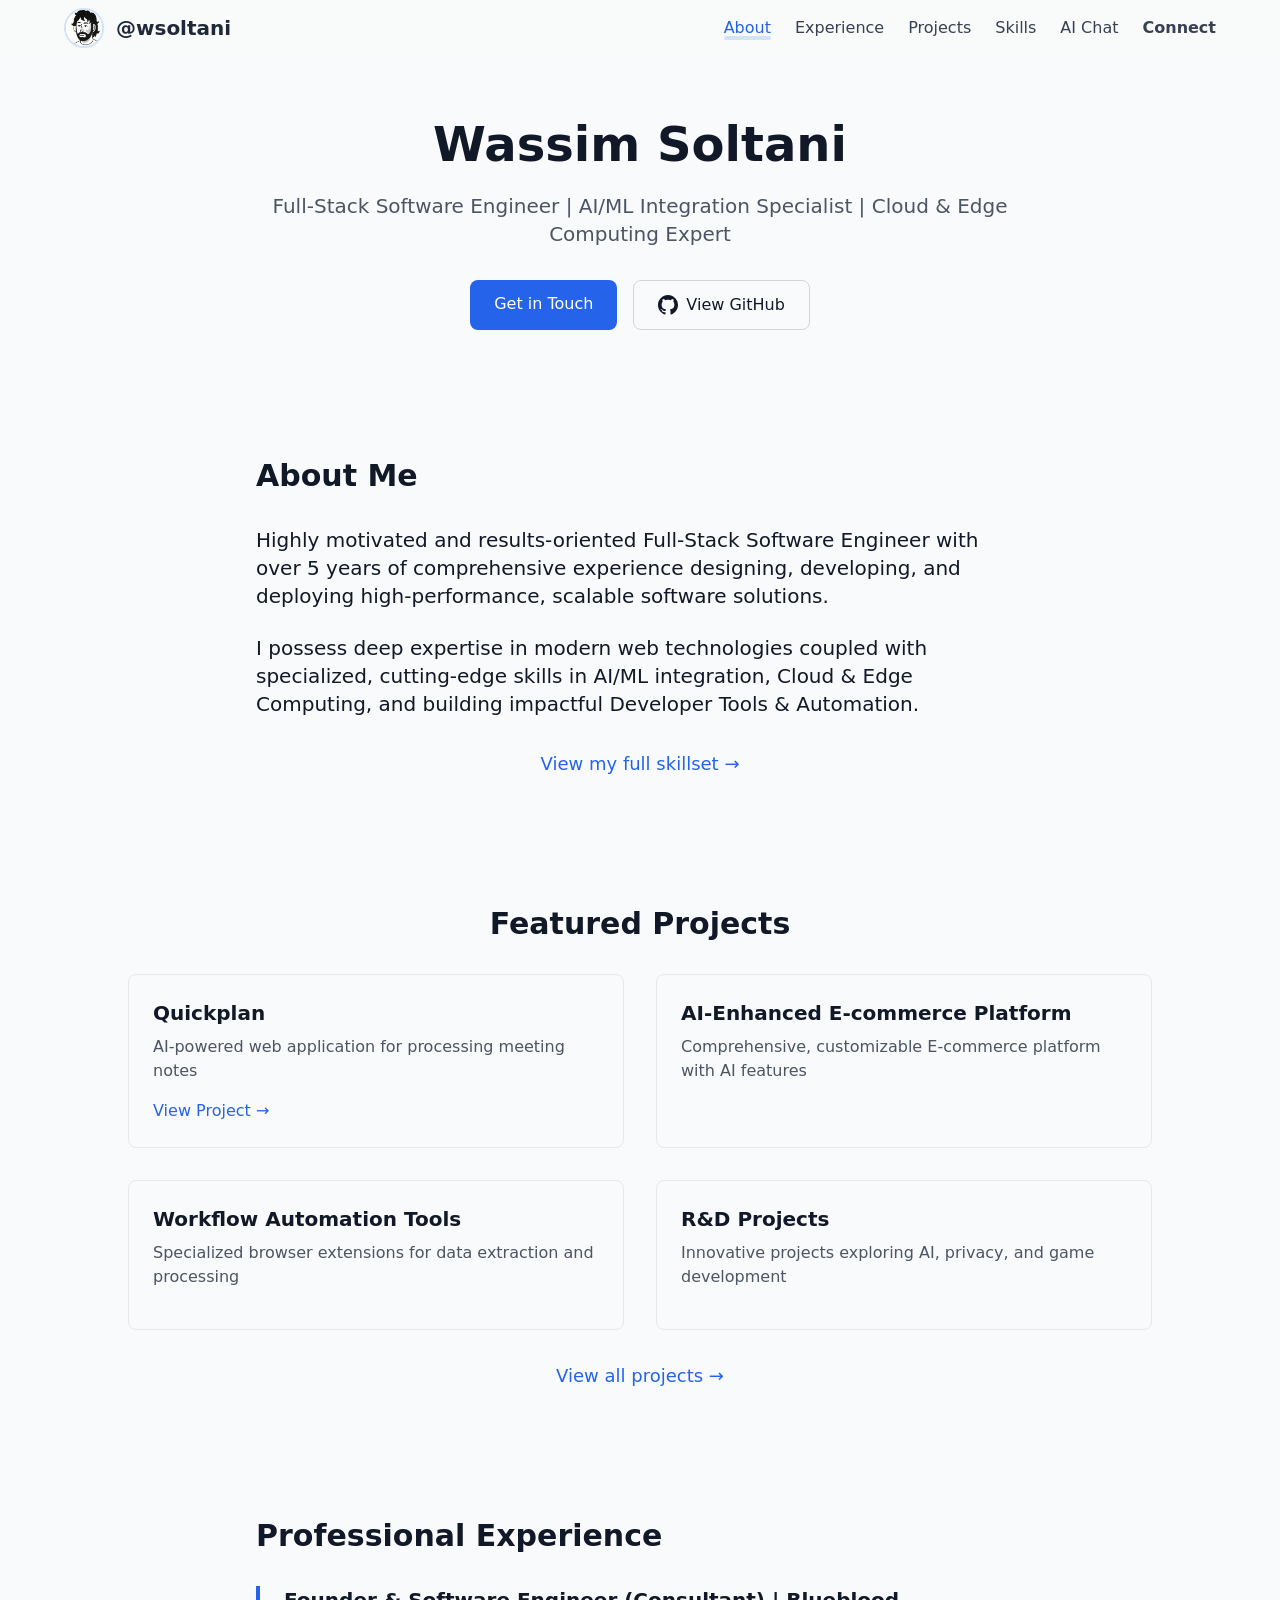
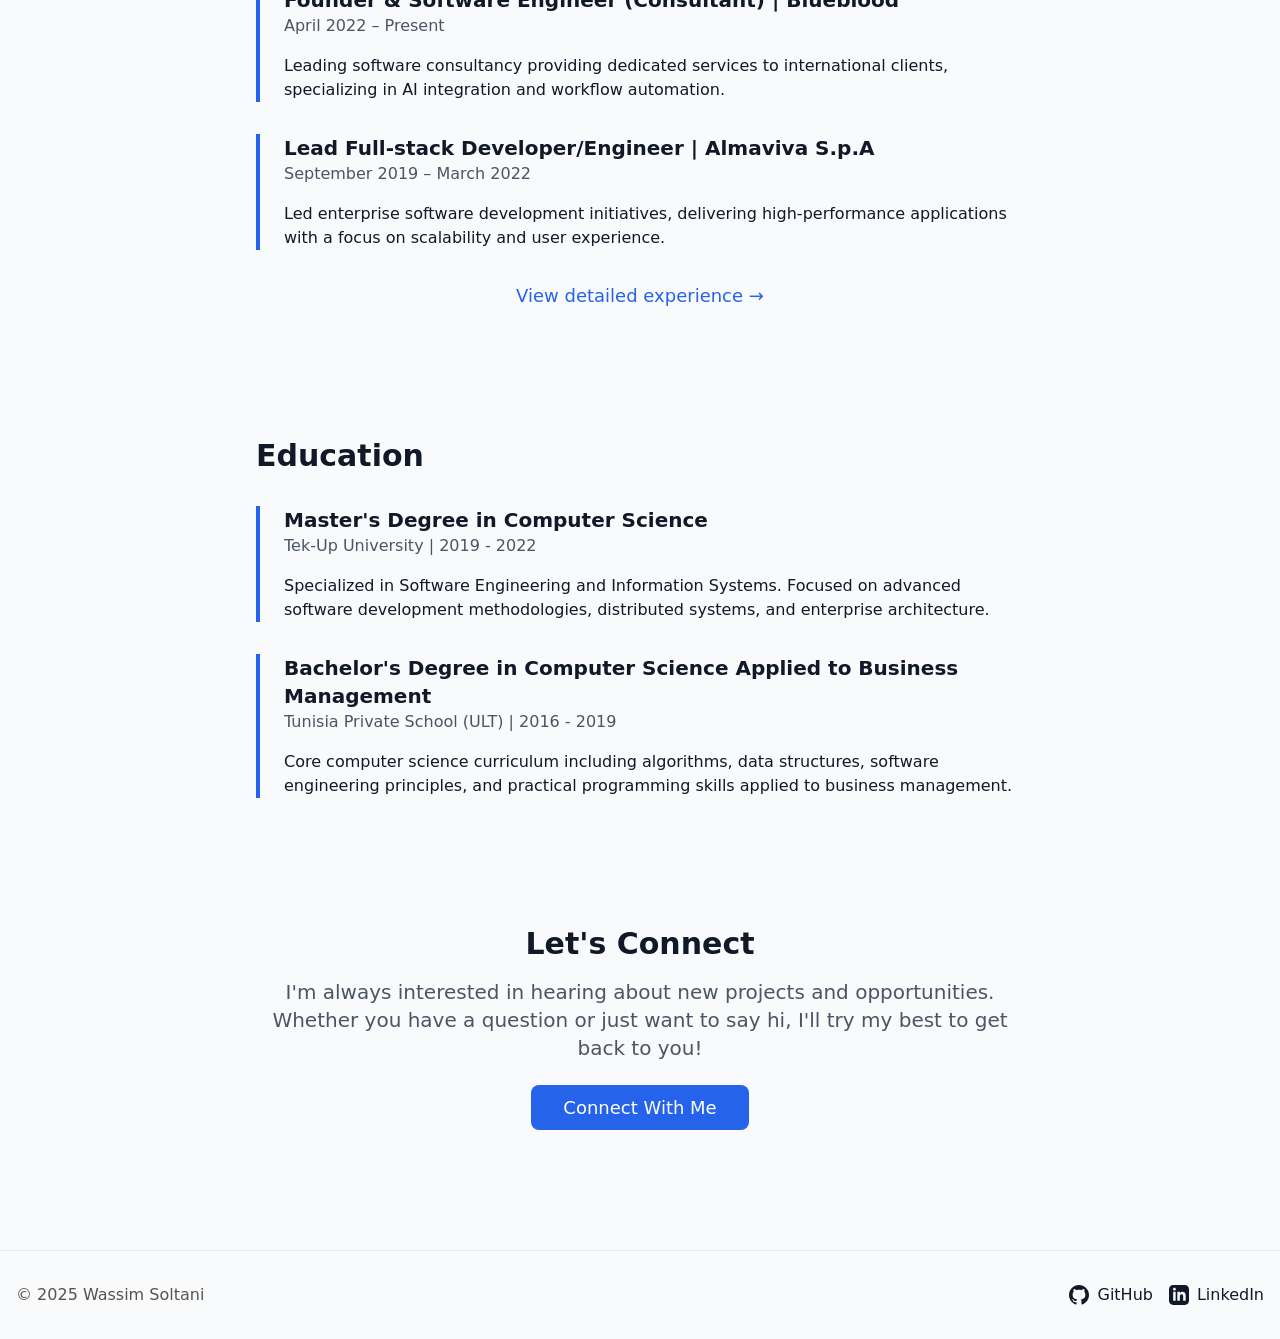
==== index.html @ 790ca04b "Update portfolio" ====
<!DOCTYPE html><html lang="en"> <head><meta charset="UTF-8"><meta name="viewport" content="width=device-width"><link rel="icon" type="image/png" href="/favicon-96x96.png" sizes="96x96"><link rel="icon" type="image/svg+xml" href="/favicon.svg"><link rel="shortcut icon" href="/favicon.ico"><link rel="apple-touch-icon" sizes="180x180" href="/apple-touch-icon.png"><link rel="manifest" href="/site.webmanifest"><meta name="generator" content="Astro v5.7.10"><title>Home | Wassim Soltani</title><title>Home | Wassim Soltani</title><link rel="canonical" href="https://wsoltani.github.io/"><meta name="description" content="Portfolio website for Wassim Soltani, a Full-Stack Software Engineer with over 5 years of experience, specializing in AI/ML Integration and Cloud &#38; Edge Computing."><meta name="robots" content="index, follow"><meta property="og:title" content="Home | Wassim Soltani"><meta property="og:type" content="website"><meta property="og:image" content="https://wsoltani.github.io/web-app-manifest-512x512.png"><meta property="og:url" content="https://wsoltani.github.io/"><meta name="twitter:card" content="summary"><link rel="stylesheet" href="/assets/ai-chat.bHcGhqTS.css">
<style>@keyframes glow{0%{box-shadow:0 0 #2563eb66}70%{box-shadow:0 0 0 10px #2563eb00}to{box-shadow:0 0 #2563eb00}}.animate-glow[data-astro-cid-j7pv25f6]{animation:glow 2s ease-in-out infinite}
</style></head> <body class="bg-gray-50 text-gray-900 dark:bg-gray-900 dark:text-gray-100"> <header class="sticky top-0 z-50 bg-gray-50/80 dark:bg-gray-900/80 backdrop-blur-sm transition-all duration-200" id="header"> <div class="container mx-auto px-8 sm:px-16 py-2"> <nav class="flex items-center gap-8"> <a href="/" class="flex items-center gap-3 group"> <img src="/avatar.png" alt="Profile Avatar" loading="eager" width="40" height="40" decoding="async" class="w-10 h-10 rounded-full object-cover border-2 border-blue-500/20 group-hover:border-blue-500/40 transition-colors"> <span class="font-semibold text-xl text-gray-800 dark:text-gray-200 group-hover:text-blue-600 dark:group-hover:text-blue-400 transition-colors">@wsoltani</span> </a> <!-- Desktop Navigation --> <div class="hidden md:flex items-center gap-6 flex-1 justify-end"> <a href="/" class="transition-colors relative inline-block font-medium text-blue-600 dark:text-blue-400 pointer-events-none" aria-current="page"> About <span class="absolute bottom-0 left-0 w-full h-1 bg-blue-500/20 rounded-full"></span> </a><a href="/experience" class="transition-colors relative inline-block font-medium text-gray-700 dark:text-gray-300 hover:text-blue-600 dark:hover:text-blue-400"> Experience  </a><a href="/projects" class="transition-colors relative inline-block font-medium text-gray-700 dark:text-gray-300 hover:text-blue-600 dark:hover:text-blue-400"> Projects  </a><a href="/skills" class="transition-colors relative inline-block font-medium text-gray-700 dark:text-gray-300 hover:text-blue-600 dark:hover:text-blue-400"> Skills  </a><a href="/ai-chat" class="transition-colors relative inline-block font-medium text-gray-700 dark:text-gray-300 hover:text-blue-600 dark:hover:text-blue-400"> AI Chat  </a><a href="/connect" class="transition-colors relative inline-block font-semibold text-gray-700 dark:text-gray-300 hover:text-blue-600 dark:hover:text-blue-400"> Connect  </a> </div> <!-- Mobile menu button --> <button id="mobile-menu-button" class="md:hidden ml-auto text-gray-600 dark:text-gray-400 hover:text-gray-900 dark:hover:text-white p-2"> <svg xmlns="http://www.w3.org/2000/svg" class="h-6 w-6" fill="none" viewBox="0 0 24 24" stroke="currentColor"> <path stroke-linecap="round" stroke-linejoin="round" stroke-width="2" d="M4 6h16M4 12h16M4 18h16"></path> </svg> </button> </nav> <!-- Mobile Navigation --> <div id="mobile-menu" class="hidden md:hidden mt-3"> <div class="flex flex-col gap-4 py-2"> <a href="#" class="text-lg transition-colors py-3 px-2 rounded-md font-medium text-blue-600 dark:text-blue-400 bg-blue-50 dark:bg-blue-900/20 pointer-events-none" aria-current="page"> About </a><a href="/experience" class="text-lg transition-colors py-3 px-2 rounded-md font-medium text-gray-700 dark:text-gray-300 hover:text-blue-600 dark:hover:text-blue-400 active:bg-gray-100 dark:active:bg-gray-800"> Experience </a><a href="/projects" class="text-lg transition-colors py-3 px-2 rounded-md font-medium text-gray-700 dark:text-gray-300 hover:text-blue-600 dark:hover:text-blue-400 active:bg-gray-100 dark:active:bg-gray-800"> Projects </a><a href="/skills" class="text-lg transition-colors py-3 px-2 rounded-md font-medium text-gray-700 dark:text-gray-300 hover:text-blue-600 dark:hover:text-blue-400 active:bg-gray-100 dark:active:bg-gray-800"> Skills </a><a href="/ai-chat" class="text-lg transition-colors py-3 px-2 rounded-md font-medium text-gray-700 dark:text-gray-300 hover:text-blue-600 dark:hover:text-blue-400 active:bg-gray-100 dark:active:bg-gray-800"> AI Chat </a><a href="/connect" class="text-lg transition-colors py-3 px-2 rounded-md font-semibold text-gray-700 dark:text-gray-300 hover:text-blue-600 dark:hover:text-blue-400 active:bg-gray-100 dark:active:bg-gray-800"> Connect </a> </div> </div> </div> </header> <main>   <section class="container mx-auto px-4 py-16" data-astro-cid-j7pv25f6> <div class="max-w-3xl mx-auto text-center" data-astro-cid-j7pv25f6> <h1 class="text-5xl font-bold mb-6" data-astro-cid-j7pv25f6>Wassim Soltani</h1> <p class="text-xl text-gray-600 dark:text-gray-400 mb-8" data-astro-cid-j7pv25f6>
Full-Stack Software Engineer | AI/ML Integration Specialist | Cloud & Edge Computing Expert
</p> <div class="flex justify-center gap-4" data-astro-cid-j7pv25f6> <a href="/connect" class="relative bg-blue-600 text-white px-6 py-3 rounded-lg hover:bg-blue-700 animate-glow" data-astro-cid-j7pv25f6>
Get in Touch
</a> <a href="https://github.com/wSoltani" target="_blank" rel="noopener noreferrer" class="border border-gray-300 dark:border-gray-700 px-6 py-3 rounded-lg hover:bg-gray-100 dark:hover:bg-gray-800 flex items-center gap-2" data-astro-cid-j7pv25f6> <svg xmlns="http://www.w3.org/2000/svg" class="h-5 w-5" fill="currentColor" viewBox="0 0 24 24" data-astro-cid-j7pv25f6> <path d="M12 0c-6.626 0-12 5.373-12 12 0 5.302 3.438 9.8 8.207 11.387.599.111.793-.261.793-.577v-2.234c-3.338.726-4.033-1.416-4.033-1.416-.546-1.387-1.333-1.756-1.333-1.756-1.089-.745.083-.729.083-.729 1.205.084 1.839 1.237 1.839 1.237 1.07 1.834 2.807 1.304 3.492.997.107-.775.418-1.305.762-1.604-2.665-.305-5.467-1.334-5.467-5.931 0-1.311.469-2.381 1.236-3.221-.124-.303-.535-1.524.117-3.176 0 0 1.008-.322 3.301 1.23.957-.266 1.983-.399 3.003-.404 1.02.005 2.047.138 3.006.404 2.291-1.552 3.297-1.23 3.297-1.23.653 1.653.242 2.874.118 3.176.77.84 1.235 1.911 1.235 3.221 0 4.609-2.807 5.624-5.479 5.921.43.372.823 1.102.823 2.222v3.293c0 .319.192.694.801.576 4.765-1.589 8.199-6.086 8.199-11.386 0-6.627-5.373-12-12-12z" data-astro-cid-j7pv25f6></path> </svg>
View GitHub
</a> </div> </div> </section>  <section class="container mx-auto px-4 py-16" data-astro-cid-j7pv25f6> <div class="max-w-3xl mx-auto" data-astro-cid-j7pv25f6> <h2 class="text-3xl font-bold mb-8" data-astro-cid-j7pv25f6>About Me</h2> <p class="text-xl mb-6" data-astro-cid-j7pv25f6>
Highly motivated and results-oriented Full-Stack Software Engineer with over 5 years of comprehensive experience designing, developing, and deploying high-performance, scalable software solutions.
</p> <p class="text-xl mb-8" data-astro-cid-j7pv25f6>
I possess deep expertise in modern web technologies coupled with specialized, cutting-edge skills in AI/ML integration, Cloud & Edge Computing, and building impactful Developer Tools & Automation.
</p> <div class="flex justify-center" data-astro-cid-j7pv25f6> <a href="/skills" class="text-blue-600 hover:underline text-lg" data-astro-cid-j7pv25f6>View my full skillset →</a> </div> </div> </section>  <section class="container mx-auto px-4 py-16 bg-gray-50 dark:bg-gray-800 rounded-t-md" data-astro-cid-j7pv25f6> <h2 class="text-3xl font-bold mb-8 text-center" data-astro-cid-j7pv25f6>Featured Projects</h2> <div class="grid md:grid-cols-2 gap-8 max-w-5xl mx-auto" data-astro-cid-j7pv25f6> <div class="border border-gray-200 dark:border-gray-800 rounded-lg p-6 hover:shadow-lg transition-shadow" data-astro-cid-j7pv25f6> <h3 class="text-xl font-semibold mb-2" data-astro-cid-j7pv25f6>Quickplan</h3> <p class="text-gray-600 dark:text-gray-400 mb-4" data-astro-cid-j7pv25f6>AI-powered web application for processing meeting notes</p> <a href="https://quickplan.blueblood.tech/" target="_blank" rel="noopener noreferrer" class="text-blue-600 hover:underline" data-astro-cid-j7pv25f6>View Project →</a> </div> <div class="border border-gray-200 dark:border-gray-800 rounded-lg p-6 hover:shadow-lg transition-shadow" data-astro-cid-j7pv25f6> <h3 class="text-xl font-semibold mb-2" data-astro-cid-j7pv25f6>AI-Enhanced E-commerce Platform</h3> <p class="text-gray-600 dark:text-gray-400 mb-4" data-astro-cid-j7pv25f6>Comprehensive, customizable E-commerce platform with AI features</p> </div> <div class="border border-gray-200 dark:border-gray-800 rounded-lg p-6 hover:shadow-lg transition-shadow" data-astro-cid-j7pv25f6> <h3 class="text-xl font-semibold mb-2" data-astro-cid-j7pv25f6>Workflow Automation Tools</h3> <p class="text-gray-600 dark:text-gray-400 mb-4" data-astro-cid-j7pv25f6>Specialized browser extensions for data extraction and processing</p> </div> <div class="border border-gray-200 dark:border-gray-800 rounded-lg p-6 hover:shadow-lg transition-shadow" data-astro-cid-j7pv25f6> <h3 class="text-xl font-semibold mb-2" data-astro-cid-j7pv25f6>R&D Projects</h3> <p class="text-gray-600 dark:text-gray-400 mb-4" data-astro-cid-j7pv25f6>Innovative projects exploring AI, privacy, and game development</p> </div> </div> <div class="flex justify-center mt-8" data-astro-cid-j7pv25f6> <a href="/projects" class="text-blue-600 hover:underline text-lg" data-astro-cid-j7pv25f6>View all projects →</a> </div> </section>  <section class="container mx-auto px-4 py-16 bg-gray-50 dark:bg-gray-800" data-astro-cid-j7pv25f6> <div class="max-w-3xl mx-auto" data-astro-cid-j7pv25f6> <h2 class="text-3xl font-bold mb-8" data-astro-cid-j7pv25f6>Professional Experience</h2> <div class="space-y-8" data-astro-cid-j7pv25f6> <div class="border-l-4 border-blue-600 pl-6" data-astro-cid-j7pv25f6> <h3 class="text-xl font-semibold" data-astro-cid-j7pv25f6>Founder & Software Engineer (Consultant) | Blueblood</h3> <p class="text-gray-600 dark:text-gray-400" data-astro-cid-j7pv25f6>April 2022 – Present</p> <p class="mt-4" data-astro-cid-j7pv25f6>Leading software consultancy providing dedicated services to international clients, specializing in AI integration and workflow automation.</p> </div> <div class="border-l-4 border-blue-600 pl-6" data-astro-cid-j7pv25f6> <h3 class="text-xl font-semibold" data-astro-cid-j7pv25f6>Lead Full-stack Developer/Engineer | Almaviva S.p.A</h3> <p class="text-gray-600 dark:text-gray-400" data-astro-cid-j7pv25f6>September 2019 – March 2022</p> <p class="mt-4" data-astro-cid-j7pv25f6>Led enterprise software development initiatives, delivering high-performance applications with a focus on scalability and user experience.</p> </div> </div> <div class="flex justify-center mt-8" data-astro-cid-j7pv25f6> <a href="/experience" class="text-blue-600 hover:underline text-lg" data-astro-cid-j7pv25f6>View detailed experience →</a> </div> </div> </section>  <section class="container mx-auto px-4 py-16 bg-gray-50 dark:bg-gray-800 rounded-b-md" data-astro-cid-j7pv25f6> <div class="max-w-3xl mx-auto" data-astro-cid-j7pv25f6> <h2 class="text-3xl font-bold mb-8" data-astro-cid-j7pv25f6>Education</h2> <div class="space-y-8" data-astro-cid-j7pv25f6> <div class="border-l-4 border-blue-600 pl-6" data-astro-cid-j7pv25f6> <h3 class="text-xl font-semibold" data-astro-cid-j7pv25f6>Master's Degree in Computer Science</h3> <p class="text-gray-600 dark:text-gray-400" data-astro-cid-j7pv25f6>Tek-Up University | 2019 - 2022</p> <p class="mt-4" data-astro-cid-j7pv25f6>Specialized in Software Engineering and Information Systems. Focused on advanced software development methodologies, distributed systems, and enterprise architecture.</p> </div> <div class="border-l-4 border-blue-600 pl-6" data-astro-cid-j7pv25f6> <h3 class="text-xl font-semibold" data-astro-cid-j7pv25f6>Bachelor's Degree in Computer Science Applied to Business Management</h3> <p class="text-gray-600 dark:text-gray-400" data-astro-cid-j7pv25f6>Tunisia Private School (ULT) | 2016 - 2019</p> <p class="mt-4" data-astro-cid-j7pv25f6>Core computer science curriculum including algorithms, data structures, software engineering principles, and practical programming skills applied to business management.</p> </div> </div> </div> </section>  <section class="container mx-auto px-4 py-16" data-astro-cid-j7pv25f6> <div class="max-w-3xl mx-auto text-center" data-astro-cid-j7pv25f6> <h2 class="text-3xl font-bold mb-4" data-astro-cid-j7pv25f6>Let's Connect</h2> <p class="text-xl text-gray-600 dark:text-gray-400 mb-8" data-astro-cid-j7pv25f6>
I'm always interested in hearing about new projects and opportunities. Whether you have a question or just want to say hi, I'll try my best to get back to you!
</p> <a href="/connect" class="relative bg-blue-600 text-white px-8 py-3 rounded-lg hover:bg-blue-700 text-lg animate-glow" data-astro-cid-j7pv25f6>
Connect With Me
</a> </div> </section>  </main> <footer class="container mx-auto px-4 py-8 mt-16 border-t border-gray-200 dark:border-gray-800"> <div class="flex justify-between items-center"> <p class="text-stone-600">&copy; 2025 Wassim Soltani</p> <div class="flex gap-4"> <a href="https://github.com/wSoltani" target="_blank" rel="noopener noreferrer" class="hover:text-blue-600 flex items-center gap-2"> <svg xmlns="http://www.w3.org/2000/svg" class="h-5 w-5" fill="currentColor" viewBox="0 0 24 24"> <path d="M12 0c-6.626 0-12 5.373-12 12 0 5.302 3.438 9.8 8.207 11.387.599.111.793-.261.793-.577v-2.234c-3.338.726-4.033-1.416-4.033-1.416-.546-1.387-1.333-1.756-1.333-1.756-1.089-.745.083-.729.083-.729 1.205.084 1.839 1.237 1.839 1.237 1.07 1.834 2.807 1.304 3.492.997.107-.775.418-1.305.762-1.604-2.665-.305-5.467-1.334-5.467-5.931 0-1.311.469-2.381 1.236-3.221-.124-.303-.535-1.524.117-3.176 0 0 1.008-.322 3.301 1.23.957-.266 1.983-.399 3.003-.404 1.02.005 2.047.138 3.006.404 2.291-1.552 3.297-1.23 3.297-1.23.653 1.653.242 2.874.118 3.176.77.84 1.235 1.911 1.235 3.221 0 4.609-2.807 5.624-5.479 5.921.43.372.823 1.102.823 2.222v3.293c0 .319.192.694.801.576 4.765-1.589 8.199-6.086 8.199-11.386 0-6.627-5.373-12-12-12z"></path> </svg>
GitHub
</a> <a href="https://linkedin.com/in/wsoltani" target="_blank" rel="noopener noreferrer" class="hover:text-blue-600 flex items-center gap-2"> <svg xmlns="http://www.w3.org/2000/svg" class="h-5 w-5" fill="currentColor" viewBox="0 0 24 24"> <path d="M19 0h-14c-2.761 0-5 2.239-5 5v14c0 2.761 2.239 5 5 5h14c2.762 0 5-2.239 5-5v-14c0-2.761-2.238-5-5-5zm-11 19h-3v-11h3v11zm-1.5-12.268c-.966 0-1.75-.79-1.75-1.764s.784-1.764 1.75-1.764 1.75.79 1.75 1.764-.783 1.764-1.75 1.764zm13.5 12.268h-3v-5.604c0-3.368-4-3.113-4 0v5.604h-3v-11h3v1.765c1.396-2.586 7-2.777 7 2.476v6.759z"></path> </svg>
LinkedIn
</a> </div> </div> </footer> <script type="module">const d=document.getElementById("mobile-menu-button"),e=document.getElementById("mobile-menu"),n=document.getElementById("header");d&&e&&(d.addEventListener("click",()=>{e.classList.toggle("hidden")}),document.addEventListener("click",s=>{const t=s.target;t&&!d.contains(t)&&!e.contains(t)&&e.classList.add("hidden")}));n&&window.addEventListener("scroll",()=>{window.scrollY>0?n.classList.add("shadow-sm","dark:shadow-gray-800/50"):n.classList.remove("shadow-sm","dark:shadow-gray-800/50")});</script> </body> </html>
---- assets/ai-chat.bHcGhqTS.css ----
*,:before,:after{--tw-border-spacing-x: 0;--tw-border-spacing-y: 0;--tw-translate-x: 0;--tw-translate-y: 0;--tw-rotate: 0;--tw-skew-x: 0;--tw-skew-y: 0;--tw-scale-x: 1;--tw-scale-y: 1;--tw-pan-x: ;--tw-pan-y: ;--tw-pinch-zoom: ;--tw-scroll-snap-strictness: proximity;--tw-gradient-from-position: ;--tw-gradient-via-position: ;--tw-gradient-to-position: ;--tw-ordinal: ;--tw-slashed-zero: ;--tw-numeric-figure: ;--tw-numeric-spacing: ;--tw-numeric-fraction: ;--tw-ring-inset: ;--tw-ring-offset-width: 0px;--tw-ring-offset-color: #fff;--tw-ring-color: rgb(59 130 246 / .5);--tw-ring-offset-shadow: 0 0 #0000;--tw-ring-shadow: 0 0 #0000;--tw-shadow: 0 0 #0000;--tw-shadow-colored: 0 0 #0000;--tw-blur: ;--tw-brightness: ;--tw-contrast: ;--tw-grayscale: ;--tw-hue-rotate: ;--tw-invert: ;--tw-saturate: ;--tw-sepia: ;--tw-drop-shadow: ;--tw-backdrop-blur: ;--tw-backdrop-brightness: ;--tw-backdrop-contrast: ;--tw-backdrop-grayscale: ;--tw-backdrop-hue-rotate: ;--tw-backdrop-invert: ;--tw-backdrop-opacity: ;--tw-backdrop-saturate: ;--tw-backdrop-sepia: ;--tw-contain-size: ;--tw-contain-layout: ;--tw-contain-paint: ;--tw-contain-style: }::backdrop{--tw-border-spacing-x: 0;--tw-border-spacing-y: 0;--tw-translate-x: 0;--tw-translate-y: 0;--tw-rotate: 0;--tw-skew-x: 0;--tw-skew-y: 0;--tw-scale-x: 1;--tw-scale-y: 1;--tw-pan-x: ;--tw-pan-y: ;--tw-pinch-zoom: ;--tw-scroll-snap-strictness: proximity;--tw-gradient-from-position: ;--tw-gradient-via-position: ;--tw-gradient-to-position: ;--tw-ordinal: ;--tw-slashed-zero: ;--tw-numeric-figure: ;--tw-numeric-spacing: ;--tw-numeric-fraction: ;--tw-ring-inset: ;--tw-ring-offset-width: 0px;--tw-ring-offset-color: #fff;--tw-ring-color: rgb(59 130 246 / .5);--tw-ring-offset-shadow: 0 0 #0000;--tw-ring-shadow: 0 0 #0000;--tw-shadow: 0 0 #0000;--tw-shadow-colored: 0 0 #0000;--tw-blur: ;--tw-brightness: ;--tw-contrast: ;--tw-grayscale: ;--tw-hue-rotate: ;--tw-invert: ;--tw-saturate: ;--tw-sepia: ;--tw-drop-shadow: ;--tw-backdrop-blur: ;--tw-backdrop-brightness: ;--tw-backdrop-contrast: ;--tw-backdrop-grayscale: ;--tw-backdrop-hue-rotate: ;--tw-backdrop-invert: ;--tw-backdrop-opacity: ;--tw-backdrop-saturate: ;--tw-backdrop-sepia: ;--tw-contain-size: ;--tw-contain-layout: ;--tw-contain-paint: ;--tw-contain-style: }*,:before,:after{box-sizing:border-box;border-width:0;border-style:solid;border-color:#e5e7eb}:before,:after{--tw-content: ""}html,:host{line-height:1.5;-webkit-text-size-adjust:100%;-moz-tab-size:4;-o-tab-size:4;tab-size:4;font-family:ui-sans-serif,system-ui,sans-serif,"Apple Color Emoji","Segoe UI Emoji",Segoe UI Symbol,"Noto Color Emoji";font-feature-settings:normal;font-variation-settings:normal;-webkit-tap-highlight-color:transparent}body{margin:0;line-height:inherit}hr{height:0;color:inherit;border-top-width:1px}abbr:where([title]){-webkit-text-decoration:underline dotted;text-decoration:underline dotted}h1,h2,h3,h4,h5,h6{font-size:inherit;font-weight:inherit}a{color:inherit;text-decoration:inherit}b,strong{font-weight:bolder}code,kbd,samp,pre{font-family:ui-monospace,SFMono-Regular,Menlo,Monaco,Consolas,Liberation Mono,Courier New,monospace;font-feature-settings:normal;font-variation-settings:normal;font-size:1em}small{font-size:80%}sub,sup{font-size:75%;line-height:0;position:relative;vertical-align:baseline}sub{bottom:-.25em}sup{top:-.5em}table{text-indent:0;border-color:inherit;border-collapse:collapse}button,input,optgroup,select,textarea{font-family:inherit;font-feature-settings:inherit;font-variation-settings:inherit;font-size:100%;font-weight:inherit;line-height:inherit;letter-spacing:inherit;color:inherit;margin:0;padding:0}button,select{text-transform:none}button,input:where([type=button]),input:where([type=reset]),input:where([type=submit]){-webkit-appearance:button;background-color:transparent;background-image:none}:-moz-focusring{outline:auto}:-moz-ui-invalid{box-shadow:none}progress{vertical-align:baseline}::-webkit-inner-spin-button,::-webkit-outer-spin-button{height:auto}[type=search]{-webkit-appearance:textfield;outline-offset:-2px}::-webkit-search-decoration{-webkit-appearance:none}::-webkit-file-upload-button{-webkit-appearance:button;font:inherit}summary{display:list-item}blockquote,dl,dd,h1,h2,h3,h4,h5,h6,hr,figure,p,pre{margin:0}fieldset{margin:0;padding:0}legend{padding:0}ol,ul,menu{list-style:none;margin:0;padding:0}dialog{padding:0}textarea{resize:vertical}input::-moz-placeholder,textarea::-moz-placeholder{opacity:1;color:#9ca3af}input::placeholder,textarea::placeholder{opacity:1;color:#9ca3af}button,[role=button]{cursor:pointer}:disabled{cursor:default}img,svg,video,canvas,audio,iframe,embed,object{display:block;vertical-align:middle}img,video{max-width:100%;height:auto}[hidden]:where(:not([hidden=until-found])){display:none}*{scrollbar-color:initial;scrollbar-width:initial}.container{width:100%}@media (min-width: 640px){.container{max-width:640px}}@media (min-width: 768px){.container{max-width:768px}}@media (min-width: 1024px){.container{max-width:1024px}}@media (min-width: 1280px){.container{max-width:1280px}}@media (min-width: 1536px){.container{max-width:1536px}}.pointer-events-none{pointer-events:none}.absolute{position:absolute}.relative{position:relative}.sticky{position:sticky}.bottom-0{bottom:0}.left-0{left:0}.right-4{right:1rem}.top-0{top:0}.top-1\/2{top:50%}.z-50{z-index:50}.mx-auto{margin-left:auto;margin-right:auto}.mb-10{margin-bottom:2.5rem}.mb-12{margin-bottom:3rem}.mb-16{margin-bottom:4rem}.mb-2{margin-bottom:.5rem}.mb-4{margin-bottom:1rem}.mb-6{margin-bottom:1.5rem}.mb-8{margin-bottom:2rem}.ml-1{margin-left:.25rem}.ml-2{margin-left:.5rem}.ml-3{margin-left:.75rem}.ml-auto{margin-left:auto}.mr-2{margin-right:.5rem}.mr-3{margin-right:.75rem}.mt-0\.5{margin-top:.125rem}.mt-16{margin-top:4rem}.mt-2{margin-top:.5rem}.mt-3{margin-top:.75rem}.mt-4{margin-top:1rem}.mt-6{margin-top:1.5rem}.mt-8{margin-top:2rem}.block{display:block}.inline-block{display:inline-block}.flex{display:flex}.inline-flex{display:inline-flex}.grid{display:grid}.hidden{display:none}.h-1{height:.25rem}.h-10{height:2.5rem}.h-2{height:.5rem}.h-5{height:1.25rem}.h-6{height:1.5rem}.h-8{height:2rem}.h-\[425px\]{height:425px}.w-10{width:2.5rem}.w-2{width:.5rem}.w-5{width:1.25rem}.w-6{width:1.5rem}.w-8{width:2rem}.w-full{width:100%}.max-w-2xl{max-width:42rem}.max-w-3xl{max-width:48rem}.max-w-4xl{max-width:56rem}.max-w-5xl{max-width:64rem}.max-w-\[80\%\]{max-width:80%}.max-w-none{max-width:none}.max-w-xl{max-width:36rem}.flex-1{flex:1 1 0%}.flex-shrink-0{flex-shrink:0}.-translate-y-1\/2{--tw-translate-y: -50%;transform:translate(var(--tw-translate-x),var(--tw-translate-y)) rotate(var(--tw-rotate)) skew(var(--tw-skew-x)) skewY(var(--tw-skew-y)) scaleX(var(--tw-scale-x)) scaleY(var(--tw-scale-y))}.transform{transform:translate(var(--tw-translate-x),var(--tw-translate-y)) rotate(var(--tw-rotate)) skew(var(--tw-skew-x)) skewY(var(--tw-skew-y)) scaleX(var(--tw-scale-x)) scaleY(var(--tw-scale-y))}@keyframes bounce{0%,to{transform:translateY(-25%);animation-timing-function:cubic-bezier(.8,0,1,1)}50%{transform:none;animation-timing-function:cubic-bezier(0,0,.2,1)}}.animate-bounce{animation:bounce 1s infinite}@keyframes spin{to{transform:rotate(360deg)}}.animate-spin{animation:spin 1s linear infinite}.cursor-not-allowed{cursor:not-allowed}.list-inside{list-style-position:inside}.list-disc{list-style-type:disc}.flex-row-reverse{flex-direction:row-reverse}.flex-col{flex-direction:column}.flex-wrap{flex-wrap:wrap}.items-start{align-items:flex-start}.items-center{align-items:center}.justify-end{justify-content:flex-end}.justify-center{justify-content:center}.justify-between{justify-content:space-between}.gap-1{gap:.25rem}.gap-2{gap:.5rem}.gap-3{gap:.75rem}.gap-4{gap:1rem}.gap-6{gap:1.5rem}.gap-8{gap:2rem}.space-y-2>:not([hidden])~:not([hidden]){--tw-space-y-reverse: 0;margin-top:calc(.5rem * calc(1 - var(--tw-space-y-reverse)));margin-bottom:calc(.5rem * var(--tw-space-y-reverse))}.space-y-4>:not([hidden])~:not([hidden]){--tw-space-y-reverse: 0;margin-top:calc(1rem * calc(1 - var(--tw-space-y-reverse)));margin-bottom:calc(1rem * var(--tw-space-y-reverse))}.space-y-6>:not([hidden])~:not([hidden]){--tw-space-y-reverse: 0;margin-top:calc(1.5rem * calc(1 - var(--tw-space-y-reverse)));margin-bottom:calc(1.5rem * var(--tw-space-y-reverse))}.space-y-8>:not([hidden])~:not([hidden]){--tw-space-y-reverse: 0;margin-top:calc(2rem * calc(1 - var(--tw-space-y-reverse)));margin-bottom:calc(2rem * var(--tw-space-y-reverse))}.overflow-y-auto{overflow-y:auto}.whitespace-pre-wrap{white-space:pre-wrap}.rounded-full{border-radius:9999px}.rounded-lg{border-radius:.5rem}.rounded-md{border-radius:.375rem}.rounded-b-md{border-bottom-right-radius:.375rem;border-bottom-left-radius:.375rem}.rounded-t-md{border-top-left-radius:.375rem;border-top-right-radius:.375rem}.border{border-width:1px}.border-2{border-width:2px}.border-l-4{border-left-width:4px}.border-t{border-top-width:1px}.border-blue-500\/20{border-color:#3b82f633}.border-blue-600{--tw-border-opacity: 1;border-color:rgb(37 99 235 / var(--tw-border-opacity, 1))}.border-gray-200{--tw-border-opacity: 1;border-color:rgb(229 231 235 / var(--tw-border-opacity, 1))}.border-gray-300{--tw-border-opacity: 1;border-color:rgb(209 213 219 / var(--tw-border-opacity, 1))}.bg-blue-50{--tw-bg-opacity: 1;background-color:rgb(239 246 255 / var(--tw-bg-opacity, 1))}.bg-blue-500{--tw-bg-opacity: 1;background-color:rgb(59 130 246 / var(--tw-bg-opacity, 1))}.bg-blue-500\/20{background-color:#3b82f633}.bg-blue-500\/5{background-color:#3b82f60d}.bg-blue-600{--tw-bg-opacity: 1;background-color:rgb(37 99 235 / var(--tw-bg-opacity, 1))}.bg-gray-100{--tw-bg-opacity: 1;background-color:rgb(243 244 246 / var(--tw-bg-opacity, 1))}.bg-gray-50{--tw-bg-opacity: 1;background-color:rgb(249 250 251 / var(--tw-bg-opacity, 1))}.bg-gray-50\/80{background-color:#f9fafbcc}.bg-gray-500{--tw-bg-opacity: 1;background-color:rgb(107 114 128 / var(--tw-bg-opacity, 1))}.bg-green-100{--tw-bg-opacity: 1;background-color:rgb(220 252 231 / var(--tw-bg-opacity, 1))}.bg-green-500{--tw-bg-opacity: 1;background-color:rgb(34 197 94 / var(--tw-bg-opacity, 1))}.bg-red-100{--tw-bg-opacity: 1;background-color:rgb(254 226 226 / var(--tw-bg-opacity, 1))}.bg-white{--tw-bg-opacity: 1;background-color:rgb(255 255 255 / var(--tw-bg-opacity, 1))}.bg-gradient-to-r{background-image:linear-gradient(to right,var(--tw-gradient-stops))}.from-blue-600{--tw-gradient-from: #2563eb var(--tw-gradient-from-position);--tw-gradient-to: rgb(37 99 235 / 0) var(--tw-gradient-to-position);--tw-gradient-stops: var(--tw-gradient-from), var(--tw-gradient-to)}.to-blue-400{--tw-gradient-to: #60a5fa var(--tw-gradient-to-position)}.bg-clip-text{-webkit-background-clip:text;background-clip:text}.object-cover{-o-object-fit:cover;object-fit:cover}.p-2{padding:.5rem}.p-3{padding:.75rem}.p-4{padding:1rem}.p-6{padding:1.5rem}.p-8{padding:2rem}.px-2{padding-left:.5rem;padding-right:.5rem}.px-4{padding-left:1rem;padding-right:1rem}.px-6{padding-left:1.5rem;padding-right:1.5rem}.px-8{padding-left:2rem;padding-right:2rem}.py-16{padding-top:4rem;padding-bottom:4rem}.py-2{padding-top:.5rem;padding-bottom:.5rem}.py-3{padding-top:.75rem;padding-bottom:.75rem}.py-4{padding-top:1rem;padding-bottom:1rem}.py-8{padding-top:2rem;padding-bottom:2rem}.pl-5{padding-left:1.25rem}.pl-6{padding-left:1.5rem}.pt-4{padding-top:1rem}.text-center{text-align:center}.text-start{text-align:start}.text-2xl{font-size:1.5rem;line-height:2rem}.text-3xl{font-size:1.875rem;line-height:2.25rem}.text-4xl{font-size:2.25rem;line-height:2.5rem}.text-5xl{font-size:3rem;line-height:1}.text-lg{font-size:1.125rem;line-height:1.75rem}.text-sm{font-size:.875rem;line-height:1.25rem}.text-xl{font-size:1.25rem;line-height:1.75rem}.font-bold{font-weight:700}.font-medium{font-weight:500}.font-semibold{font-weight:600}.text-blue-600{--tw-text-opacity: 1;color:rgb(37 99 235 / var(--tw-text-opacity, 1))}.text-blue-700{--tw-text-opacity: 1;color:rgb(29 78 216 / var(--tw-text-opacity, 1))}.text-gray-400{--tw-text-opacity: 1;color:rgb(156 163 175 / var(--tw-text-opacity, 1))}.text-gray-600{--tw-text-opacity: 1;color:rgb(75 85 99 / var(--tw-text-opacity, 1))}.text-gray-700{--tw-text-opacity: 1;color:rgb(55 65 81 / var(--tw-text-opacity, 1))}.text-gray-800{--tw-text-opacity: 1;color:rgb(31 41 55 / var(--tw-text-opacity, 1))}.text-gray-900{--tw-text-opacity: 1;color:rgb(17 24 39 / var(--tw-text-opacity, 1))}.text-green-800{--tw-text-opacity: 1;color:rgb(22 101 52 / var(--tw-text-opacity, 1))}.text-red-800{--tw-text-opacity: 1;color:rgb(153 27 27 / var(--tw-text-opacity, 1))}.text-stone-600{--tw-text-opacity: 1;color:rgb(87 83 78 / var(--tw-text-opacity, 1))}.text-transparent{color:transparent}.text-white{--tw-text-opacity: 1;color:rgb(255 255 255 / var(--tw-text-opacity, 1))}.opacity-25{opacity:.25}.opacity-50{opacity:.5}.opacity-75{opacity:.75}.shadow{--tw-shadow: 0 1px 3px 0 rgb(0 0 0 / .1), 0 1px 2px -1px rgb(0 0 0 / .1);--tw-shadow-colored: 0 1px 3px 0 var(--tw-shadow-color), 0 1px 2px -1px var(--tw-shadow-color);box-shadow:var(--tw-ring-offset-shadow, 0 0 #0000),var(--tw-ring-shadow, 0 0 #0000),var(--tw-shadow)}.shadow-sm{--tw-shadow: 0 1px 2px 0 rgb(0 0 0 / .05);--tw-shadow-colored: 0 1px 2px 0 var(--tw-shadow-color);box-shadow:var(--tw-ring-offset-shadow, 0 0 #0000),var(--tw-ring-shadow, 0 0 #0000),var(--tw-shadow)}.backdrop-blur-sm{--tw-backdrop-blur: blur(4px);-webkit-backdrop-filter:var(--tw-backdrop-blur) var(--tw-backdrop-brightness) var(--tw-backdrop-contrast) var(--tw-backdrop-grayscale) var(--tw-backdrop-hue-rotate) var(--tw-backdrop-invert) var(--tw-backdrop-opacity) var(--tw-backdrop-saturate) var(--tw-backdrop-sepia);backdrop-filter:var(--tw-backdrop-blur) var(--tw-backdrop-brightness) var(--tw-backdrop-contrast) var(--tw-backdrop-grayscale) var(--tw-backdrop-hue-rotate) var(--tw-backdrop-invert) var(--tw-backdrop-opacity) var(--tw-backdrop-saturate) var(--tw-backdrop-sepia)}.transition{transition-property:color,background-color,border-color,text-decoration-color,fill,stroke,opacity,box-shadow,transform,filter,-webkit-backdrop-filter;transition-property:color,background-color,border-color,text-decoration-color,fill,stroke,opacity,box-shadow,transform,filter,backdrop-filter;transition-property:color,background-color,border-color,text-decoration-color,fill,stroke,opacity,box-shadow,transform,filter,backdrop-filter,-webkit-backdrop-filter;transition-timing-function:cubic-bezier(.4,0,.2,1);transition-duration:.15s}.transition-all{transition-property:all;transition-timing-function:cubic-bezier(.4,0,.2,1);transition-duration:.15s}.transition-colors{transition-property:color,background-color,border-color,text-decoration-color,fill,stroke;transition-timing-function:cubic-bezier(.4,0,.2,1);transition-duration:.15s}.transition-shadow{transition-property:box-shadow;transition-timing-function:cubic-bezier(.4,0,.2,1);transition-duration:.15s}.duration-200{transition-duration:.2s}.ease-in-out{transition-timing-function:cubic-bezier(.4,0,.2,1)}.scrollbar-thin::-webkit-scrollbar-track{background-color:var(--scrollbar-track);border-radius:var(--scrollbar-track-radius)}.scrollbar-thin::-webkit-scrollbar-thumb{background-color:var(--scrollbar-thumb);border-radius:var(--scrollbar-thumb-radius)}.scrollbar-thin::-webkit-scrollbar-corner{background-color:var(--scrollbar-corner);border-radius:var(--scrollbar-corner-radius)}.scrollbar-thin{scrollbar-width:thin;scrollbar-color:var(--scrollbar-thumb, initial) var(--scrollbar-track, initial)}.scrollbar-thin::-webkit-scrollbar{display:block;width:8px;height:8px}.scrollbar-track-transparent{--scrollbar-track: transparent}.scrollbar-thumb-gray-300{--scrollbar-thumb: #d1d5db}.hover\:bg-blue-500\/10:hover{background-color:#3b82f61a}.hover\:bg-blue-700:hover{--tw-bg-opacity: 1;background-color:rgb(29 78 216 / var(--tw-bg-opacity, 1))}.hover\:bg-gray-100:hover{--tw-bg-opacity: 1;background-color:rgb(243 244 246 / var(--tw-bg-opacity, 1))}.hover\:text-blue-600:hover{--tw-text-opacity: 1;color:rgb(37 99 235 / var(--tw-text-opacity, 1))}.hover\:text-gray-900:hover{--tw-text-opacity: 1;color:rgb(17 24 39 / var(--tw-text-opacity, 1))}.hover\:underline:hover{text-decoration-line:underline}.hover\:shadow-lg:hover{--tw-shadow: 0 10px 15px -3px rgb(0 0 0 / .1), 0 4px 6px -4px rgb(0 0 0 / .1);--tw-shadow-colored: 0 10px 15px -3px var(--tw-shadow-color), 0 4px 6px -4px var(--tw-shadow-color);box-shadow:var(--tw-ring-offset-shadow, 0 0 #0000),var(--tw-ring-shadow, 0 0 #0000),var(--tw-shadow)}.focus\:border-transparent:focus{border-color:transparent}.focus\:outline-none:focus{outline:2px solid transparent;outline-offset:2px}.focus\:ring-2:focus{--tw-ring-offset-shadow: var(--tw-ring-inset) 0 0 0 var(--tw-ring-offset-width) var(--tw-ring-offset-color);--tw-ring-shadow: var(--tw-ring-inset) 0 0 0 calc(2px + var(--tw-ring-offset-width)) var(--tw-ring-color);box-shadow:var(--tw-ring-offset-shadow),var(--tw-ring-shadow),var(--tw-shadow, 0 0 #0000)}.focus\:ring-blue-500:focus{--tw-ring-opacity: 1;--tw-ring-color: rgb(59 130 246 / var(--tw-ring-opacity, 1))}.active\:bg-gray-100:active{--tw-bg-opacity: 1;background-color:rgb(243 244 246 / var(--tw-bg-opacity, 1))}.group:hover .group-hover\:border-blue-500\/40{border-color:#3b82f666}.group:hover .group-hover\:text-blue-600{--tw-text-opacity: 1;color:rgb(37 99 235 / var(--tw-text-opacity, 1))}.dark\:border-gray-700:is(.dark *){--tw-border-opacity: 1;border-color:rgb(55 65 81 / var(--tw-border-opacity, 1))}.dark\:border-gray-800:is(.dark *){--tw-border-opacity: 1;border-color:rgb(31 41 55 / var(--tw-border-opacity, 1))}.dark\:bg-blue-900\/20:is(.dark *){background-color:#1e3a8a33}.dark\:bg-gray-400:is(.dark *){--tw-bg-opacity: 1;background-color:rgb(156 163 175 / var(--tw-bg-opacity, 1))}.dark\:bg-gray-700:is(.dark *){--tw-bg-opacity: 1;background-color:rgb(55 65 81 / var(--tw-bg-opacity, 1))}.dark\:bg-gray-800:is(.dark *){--tw-bg-opacity: 1;background-color:rgb(31 41 55 / var(--tw-bg-opacity, 1))}.dark\:bg-gray-900:is(.dark *){--tw-bg-opacity: 1;background-color:rgb(17 24 39 / var(--tw-bg-opacity, 1))}.dark\:bg-gray-900\/80:is(.dark *){background-color:#111827cc}.dark\:text-blue-300:is(.dark *){--tw-text-opacity: 1;color:rgb(147 197 253 / var(--tw-text-opacity, 1))}.dark\:text-blue-400:is(.dark *){--tw-text-opacity: 1;color:rgb(96 165 250 / var(--tw-text-opacity, 1))}.dark\:text-gray-100:is(.dark *){--tw-text-opacity: 1;color:rgb(243 244 246 / var(--tw-text-opacity, 1))}.dark\:text-gray-200:is(.dark *){--tw-text-opacity: 1;color:rgb(229 231 235 / var(--tw-text-opacity, 1))}.dark\:text-gray-300:is(.dark *){--tw-text-opacity: 1;color:rgb(209 213 219 / var(--tw-text-opacity, 1))}.dark\:text-gray-400:is(.dark *){--tw-text-opacity: 1;color:rgb(156 163 175 / var(--tw-text-opacity, 1))}.dark\:shadow-gray-800\/50:is(.dark *){--tw-shadow-color: rgb(31 41 55 / .5);--tw-shadow: var(--tw-shadow-colored)}.dark\:scrollbar-thumb-gray-600:is(.dark *){--scrollbar-thumb: #4b5563}.dark\:hover\:bg-gray-800:hover:is(.dark *){--tw-bg-opacity: 1;background-color:rgb(31 41 55 / var(--tw-bg-opacity, 1))}.dark\:hover\:text-blue-400:hover:is(.dark *){--tw-text-opacity: 1;color:rgb(96 165 250 / var(--tw-text-opacity, 1))}.dark\:hover\:text-white:hover:is(.dark *){--tw-text-opacity: 1;color:rgb(255 255 255 / var(--tw-text-opacity, 1))}.dark\:active\:bg-gray-800:active:is(.dark *){--tw-bg-opacity: 1;background-color:rgb(31 41 55 / var(--tw-bg-opacity, 1))}.group:hover .dark\:group-hover\:text-blue-400:is(.dark *){--tw-text-opacity: 1;color:rgb(96 165 250 / var(--tw-text-opacity, 1))}@media (min-width: 640px){.sm\:px-16{padding-left:4rem;padding-right:4rem}}@media (min-width: 768px){.md\:mt-0{margin-top:0}.md\:flex{display:flex}.md\:hidden{display:none}.md\:grid-cols-2{grid-template-columns:repeat(2,minmax(0,1fr))}.md\:flex-row{flex-direction:row}.md\:items-center{align-items:center}.md\:text-5xl{font-size:3rem;line-height:1}}:root{--astro-code-color-text: #ffffff;--astro-code-color-background: #1e1e1e;--astro-code-token-constant: #79b8ff;--astro-code-token-string: #ffa657;--astro-code-token-comment: #6a737d;--astro-code-token-keyword: #f97583;--astro-code-token-parameter: #ffa657;--astro-code-token-function: #b392f0;--astro-code-token-string-expression: #9ecbff;--astro-code-token-punctuation: #bbbbbb}
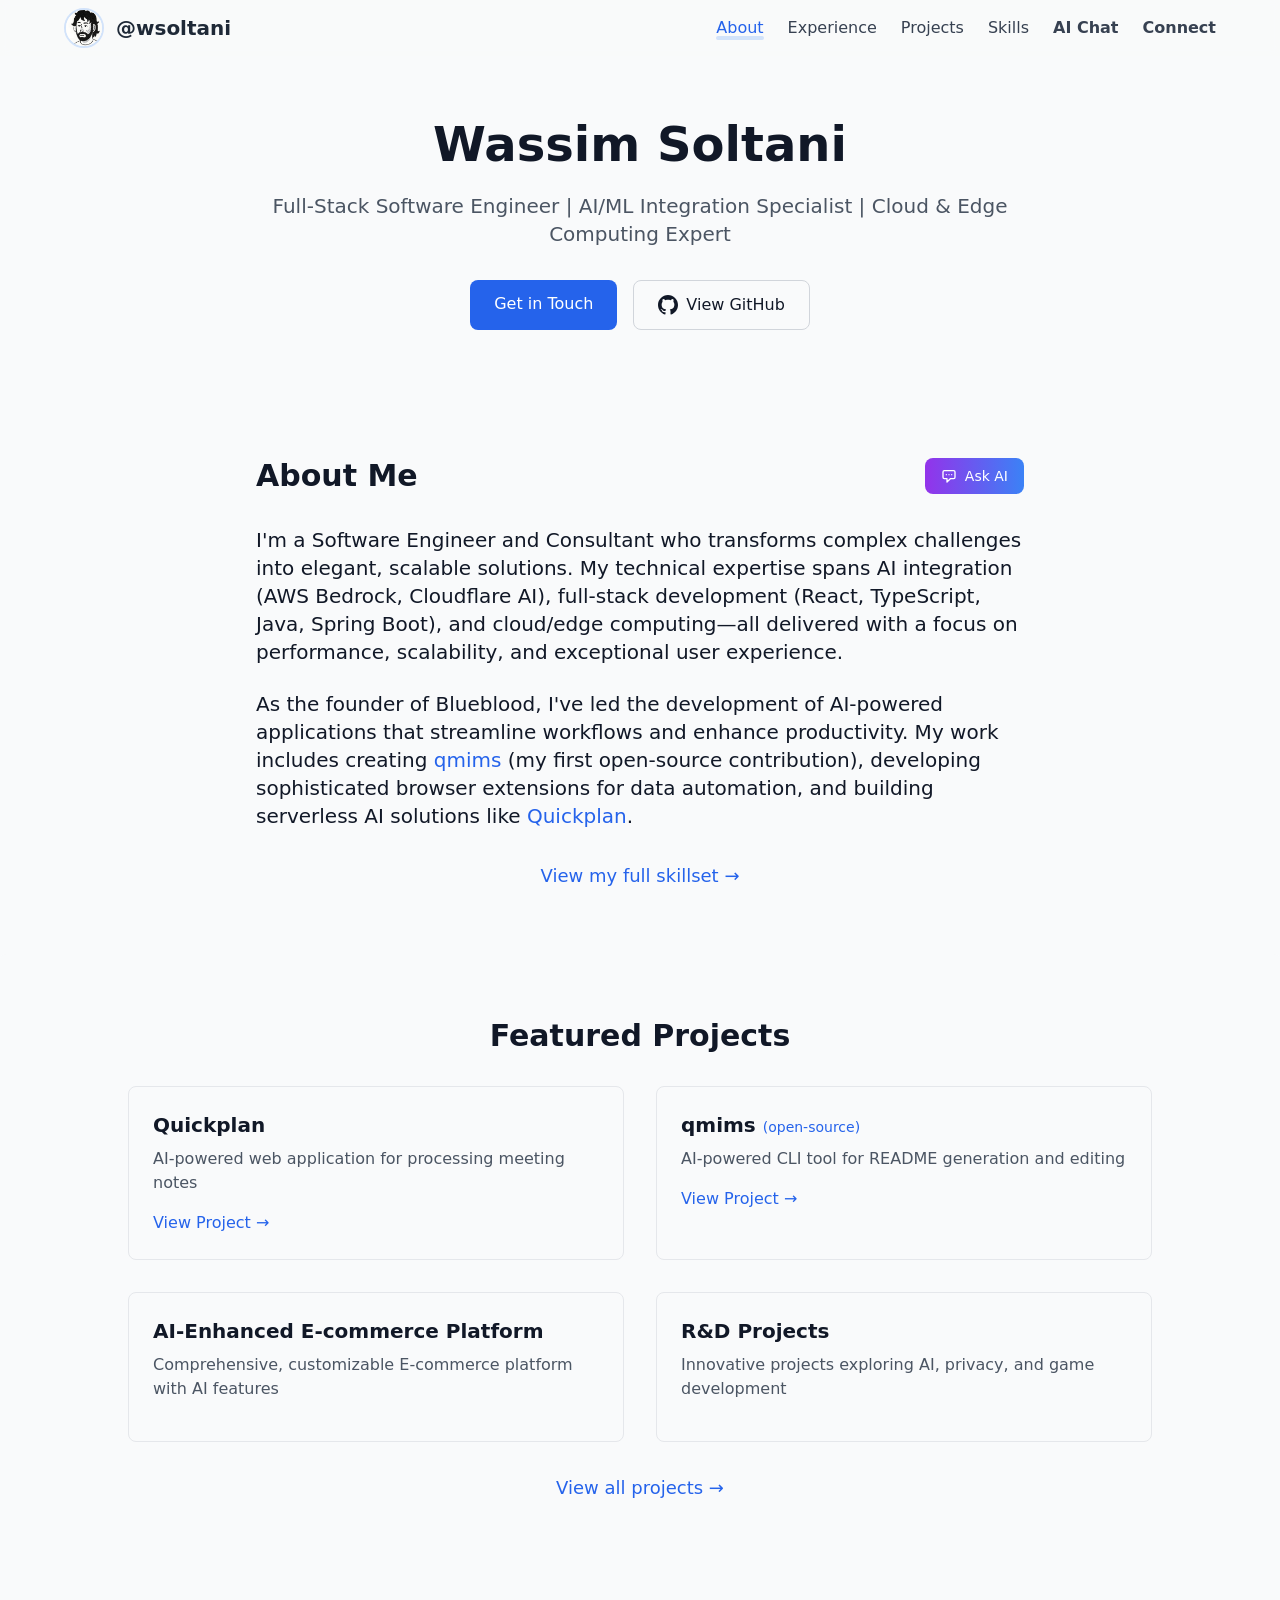
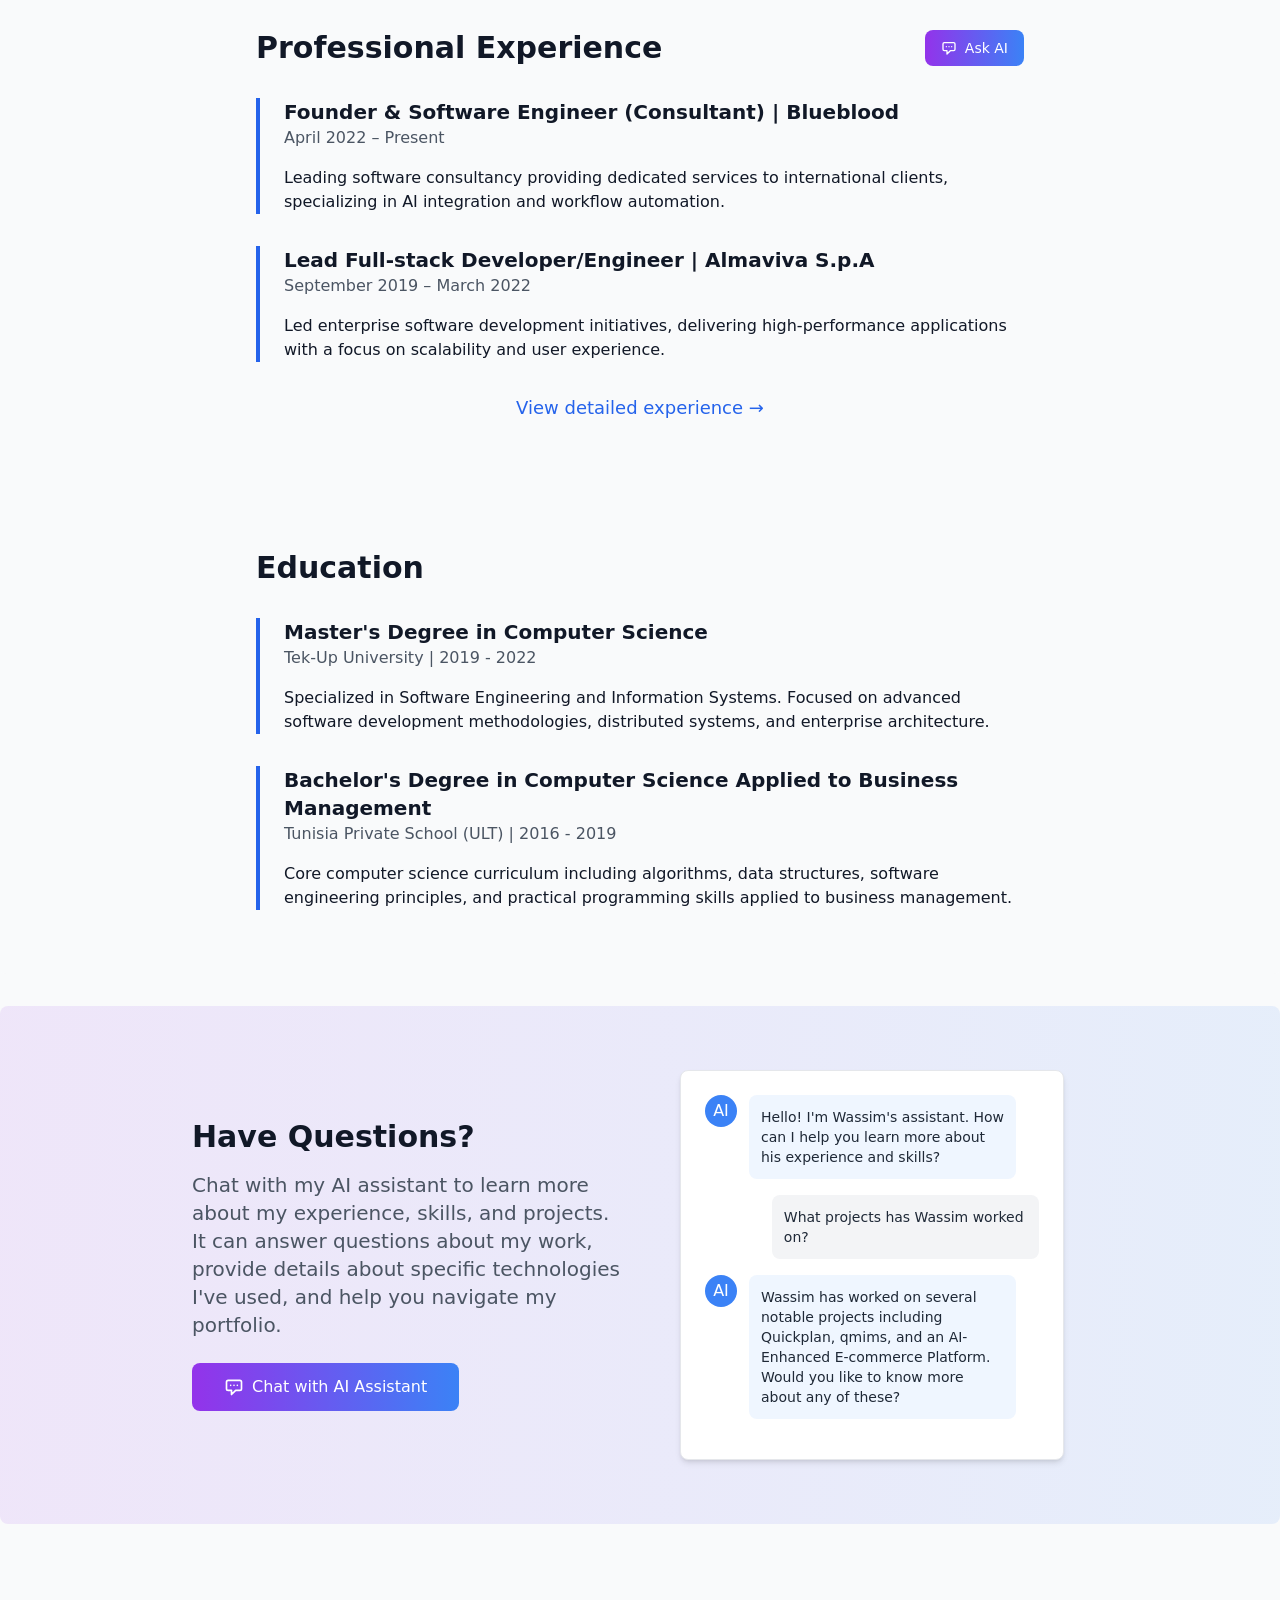
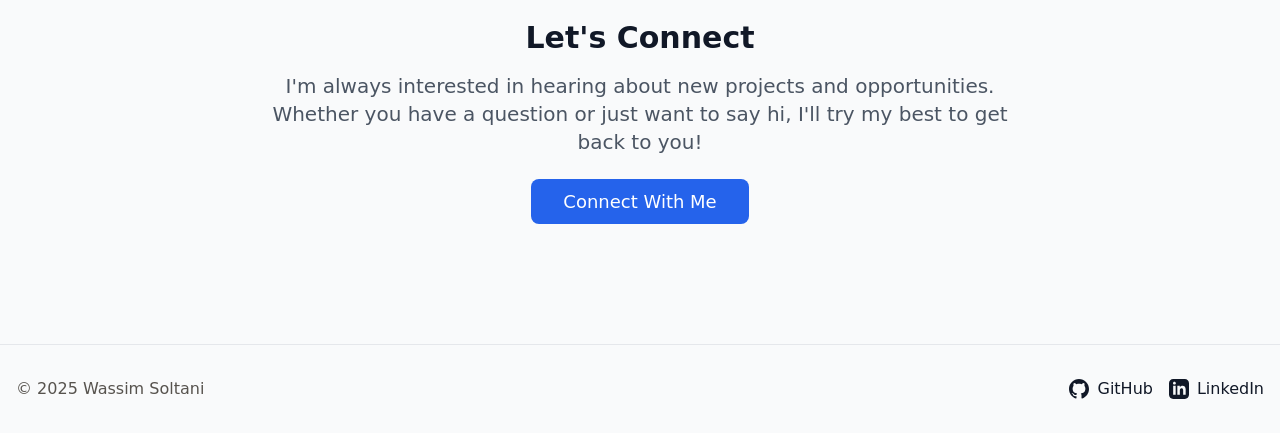
==== commit c14b3629: "Update portfolio" ====
--- a/index.html
+++ b/index.html
@@ -1,16 +1,34 @@
-<!DOCTYPE html><html lang="en"> <head><meta charset="UTF-8"><meta name="viewport" content="width=device-width"><link rel="icon" type="image/png" href="/favicon-96x96.png" sizes="96x96"><link rel="icon" type="image/svg+xml" href="/favicon.svg"><link rel="shortcut icon" href="/favicon.ico"><link rel="apple-touch-icon" sizes="180x180" href="/apple-touch-icon.png"><link rel="manifest" href="/site.webmanifest"><meta name="generator" content="Astro v5.7.10"><title>Home | Wassim Soltani</title><title>Home | Wassim Soltani</title><link rel="canonical" href="https://wsoltani.github.io/"><meta name="description" content="Portfolio website for Wassim Soltani, a Full-Stack Software Engineer with over 5 years of experience, specializing in AI/ML Integration and Cloud &#38; Edge Computing."><meta name="robots" content="index, follow"><meta property="og:title" content="Home | Wassim Soltani"><meta property="og:type" content="website"><meta property="og:image" content="https://wsoltani.github.io/web-app-manifest-512x512.png"><meta property="og:url" content="https://wsoltani.github.io/"><meta name="twitter:card" content="summary"><link rel="stylesheet" href="/assets/ai-chat.bHcGhqTS.css">
+<!DOCTYPE html><html lang="en"> <head><meta charset="UTF-8"><meta name="viewport" content="width=device-width"><link rel="icon" type="image/png" href="/favicon-96x96.png" sizes="96x96"><link rel="icon" type="image/svg+xml" href="/favicon.svg"><link rel="shortcut icon" href="/favicon.ico"><link rel="apple-touch-icon" sizes="180x180" href="/apple-touch-icon.png"><link rel="manifest" href="/site.webmanifest"><meta name="generator" content="Astro v5.7.10"><title>Home | Wassim Soltani</title><title>Home | Wassim Soltani</title><link rel="canonical" href="https://wsoltani.github.io/"><meta name="description" content="Portfolio website for Wassim Soltani, a Full-Stack Software Engineer with over 5 years of experience, specializing in AI/ML Integration and Cloud &#38; Edge Computing."><meta name="robots" content="index, follow"><meta property="og:title" content="Home | Wassim Soltani"><meta property="og:type" content="website"><meta property="og:image" content="https://wsoltani.github.io/web-app-manifest-512x512.png"><meta property="og:url" content="https://wsoltani.github.io/"><meta name="twitter:card" content="summary"><link rel="stylesheet" href="/assets/ai-chat.D268AmtI.css">
 <style>@keyframes glow{0%{box-shadow:0 0 #2563eb66}70%{box-shadow:0 0 0 10px #2563eb00}to{box-shadow:0 0 #2563eb00}}.animate-glow[data-astro-cid-j7pv25f6]{animation:glow 2s ease-in-out infinite}
-</style></head> <body class="bg-gray-50 text-gray-900 dark:bg-gray-900 dark:text-gray-100"> <header class="sticky top-0 z-50 bg-gray-50/80 dark:bg-gray-900/80 backdrop-blur-sm transition-all duration-200" id="header"> <div class="container mx-auto px-8 sm:px-16 py-2"> <nav class="flex items-center gap-8"> <a href="/" class="flex items-center gap-3 group"> <img src="/avatar.png" alt="Profile Avatar" loading="eager" width="40" height="40" decoding="async" class="w-10 h-10 rounded-full object-cover border-2 border-blue-500/20 group-hover:border-blue-500/40 transition-colors"> <span class="font-semibold text-xl text-gray-800 dark:text-gray-200 group-hover:text-blue-600 dark:group-hover:text-blue-400 transition-colors">@wsoltani</span> </a> <!-- Desktop Navigation --> <div class="hidden md:flex items-center gap-6 flex-1 justify-end"> <a href="/" class="transition-colors relative inline-block font-medium text-blue-600 dark:text-blue-400 pointer-events-none" aria-current="page"> About <span class="absolute bottom-0 left-0 w-full h-1 bg-blue-500/20 rounded-full"></span> </a><a href="/experience" class="transition-colors relative inline-block font-medium text-gray-700 dark:text-gray-300 hover:text-blue-600 dark:hover:text-blue-400"> Experience  </a><a href="/projects" class="transition-colors relative inline-block font-medium text-gray-700 dark:text-gray-300 hover:text-blue-600 dark:hover:text-blue-400"> Projects  </a><a href="/skills" class="transition-colors relative inline-block font-medium text-gray-700 dark:text-gray-300 hover:text-blue-600 dark:hover:text-blue-400"> Skills  </a><a href="/ai-chat" class="transition-colors relative inline-block font-medium text-gray-700 dark:text-gray-300 hover:text-blue-600 dark:hover:text-blue-400"> AI Chat  </a><a href="/connect" class="transition-colors relative inline-block font-semibold text-gray-700 dark:text-gray-300 hover:text-blue-600 dark:hover:text-blue-400"> Connect  </a> </div> <!-- Mobile menu button --> <button id="mobile-menu-button" class="md:hidden ml-auto text-gray-600 dark:text-gray-400 hover:text-gray-900 dark:hover:text-white p-2"> <svg xmlns="http://www.w3.org/2000/svg" class="h-6 w-6" fill="none" viewBox="0 0 24 24" stroke="currentColor"> <path stroke-linecap="round" stroke-linejoin="round" stroke-width="2" d="M4 6h16M4 12h16M4 18h16"></path> </svg> </button> </nav> <!-- Mobile Navigation --> <div id="mobile-menu" class="hidden md:hidden mt-3"> <div class="flex flex-col gap-4 py-2"> <a href="#" class="text-lg transition-colors py-3 px-2 rounded-md font-medium text-blue-600 dark:text-blue-400 bg-blue-50 dark:bg-blue-900/20 pointer-events-none" aria-current="page"> About </a><a href="/experience" class="text-lg transition-colors py-3 px-2 rounded-md font-medium text-gray-700 dark:text-gray-300 hover:text-blue-600 dark:hover:text-blue-400 active:bg-gray-100 dark:active:bg-gray-800"> Experience </a><a href="/projects" class="text-lg transition-colors py-3 px-2 rounded-md font-medium text-gray-700 dark:text-gray-300 hover:text-blue-600 dark:hover:text-blue-400 active:bg-gray-100 dark:active:bg-gray-800"> Projects </a><a href="/skills" class="text-lg transition-colors py-3 px-2 rounded-md font-medium text-gray-700 dark:text-gray-300 hover:text-blue-600 dark:hover:text-blue-400 active:bg-gray-100 dark:active:bg-gray-800"> Skills </a><a href="/ai-chat" class="text-lg transition-colors py-3 px-2 rounded-md font-medium text-gray-700 dark:text-gray-300 hover:text-blue-600 dark:hover:text-blue-400 active:bg-gray-100 dark:active:bg-gray-800"> AI Chat </a><a href="/connect" class="text-lg transition-colors py-3 px-2 rounded-md font-semibold text-gray-700 dark:text-gray-300 hover:text-blue-600 dark:hover:text-blue-400 active:bg-gray-100 dark:active:bg-gray-800"> Connect </a> </div> </div> </div> </header> <main>   <section class="container mx-auto px-4 py-16" data-astro-cid-j7pv25f6> <div class="max-w-3xl mx-auto text-center" data-astro-cid-j7pv25f6> <h1 class="text-5xl font-bold mb-6" data-astro-cid-j7pv25f6>Wassim Soltani</h1> <p class="text-xl text-gray-600 dark:text-gray-400 mb-8" data-astro-cid-j7pv25f6>
+</style></head> <body class="bg-gray-50 text-gray-900 dark:bg-gray-900 dark:text-gray-100"> <header class="sticky top-0 z-50 bg-gray-50/80 dark:bg-gray-900/80 backdrop-blur-sm transition-all duration-200" id="header"> <div class="container mx-auto px-8 sm:px-16 py-2"> <nav class="flex items-center gap-8"> <a href="/" class="flex items-center gap-3 group"> <img src="/avatar.png" alt="Profile Avatar" loading="eager" width="40" height="40" decoding="async" class="w-10 h-10 rounded-full object-cover border-2 border-blue-500/20 group-hover:border-blue-500/40 transition-colors"> <span class="font-semibold text-xl text-gray-800 dark:text-gray-200 group-hover:text-blue-600 dark:group-hover:text-blue-400 transition-colors">@wsoltani</span> </a> <!-- Desktop Navigation --> <div class="hidden md:flex items-center gap-6 flex-1 justify-end"> <a href="/" class="transition-colors relative inline-block font-medium text-blue-600 dark:text-blue-400 pointer-events-none" aria-current="page"> About <span class="absolute bottom-0 left-0 w-full h-1 bg-blue-500/20 rounded-full"></span> </a><a href="/experience" class="transition-colors relative inline-block font-medium text-gray-700 dark:text-gray-300 hover:text-blue-600 dark:hover:text-blue-400"> Experience  </a><a href="/projects" class="transition-colors relative inline-block font-medium text-gray-700 dark:text-gray-300 hover:text-blue-600 dark:hover:text-blue-400"> Projects  </a><a href="/skills" class="transition-colors relative inline-block font-medium text-gray-700 dark:text-gray-300 hover:text-blue-600 dark:hover:text-blue-400"> Skills  </a><a href="/ai-chat" class="transition-colors relative inline-block font-semibold text-gray-700 dark:text-gray-300 hover:text-blue-600 dark:hover:text-blue-400"> AI Chat  </a><a href="/connect" class="transition-colors relative inline-block font-semibold text-gray-700 dark:text-gray-300 hover:text-blue-600 dark:hover:text-blue-400"> Connect  </a> </div> <!-- Mobile menu button --> <button id="mobile-menu-button" class="md:hidden ml-auto text-gray-600 dark:text-gray-400 hover:text-gray-900 dark:hover:text-white p-2"> <svg xmlns="http://www.w3.org/2000/svg" class="h-6 w-6" fill="none" viewBox="0 0 24 24" stroke="currentColor"> <path stroke-linecap="round" stroke-linejoin="round" stroke-width="2" d="M4 6h16M4 12h16M4 18h16"></path> </svg> </button> </nav> <!-- Mobile Navigation --> <div id="mobile-menu" class="hidden md:hidden mt-3"> <div class="flex flex-col gap-4 py-2"> <a href="#" class="text-lg transition-colors py-3 px-2 rounded-md font-medium text-blue-600 dark:text-blue-400 bg-blue-50 dark:bg-blue-900/20 pointer-events-none" aria-current="page"> About </a><a href="/experience" class="text-lg transition-colors py-3 px-2 rounded-md font-medium text-gray-700 dark:text-gray-300 hover:text-blue-600 dark:hover:text-blue-400 active:bg-gray-100 dark:active:bg-gray-800"> Experience </a><a href="/projects" class="text-lg transition-colors py-3 px-2 rounded-md font-medium text-gray-700 dark:text-gray-300 hover:text-blue-600 dark:hover:text-blue-400 active:bg-gray-100 dark:active:bg-gray-800"> Projects </a><a href="/skills" class="text-lg transition-colors py-3 px-2 rounded-md font-medium text-gray-700 dark:text-gray-300 hover:text-blue-600 dark:hover:text-blue-400 active:bg-gray-100 dark:active:bg-gray-800"> Skills </a><a href="/ai-chat" class="text-lg transition-colors py-3 px-2 rounded-md font-semibold text-gray-700 dark:text-gray-300 hover:text-blue-600 dark:hover:text-blue-400 active:bg-gray-100 dark:active:bg-gray-800"> AI Chat </a><a href="/connect" class="text-lg transition-colors py-3 px-2 rounded-md font-semibold text-gray-700 dark:text-gray-300 hover:text-blue-600 dark:hover:text-blue-400 active:bg-gray-100 dark:active:bg-gray-800"> Connect </a> </div> </div> </div> </header> <main>   <section class="container mx-auto px-4 py-16" data-astro-cid-j7pv25f6> <div class="max-w-3xl mx-auto text-center" data-astro-cid-j7pv25f6> <h1 class="text-5xl font-bold mb-6" data-astro-cid-j7pv25f6>Wassim Soltani</h1> <p class="text-xl text-gray-600 dark:text-gray-400 mb-8" data-astro-cid-j7pv25f6>
 Full-Stack Software Engineer | AI/ML Integration Specialist | Cloud & Edge Computing Expert
 </p> <div class="flex justify-center gap-4" data-astro-cid-j7pv25f6> <a href="/connect" class="relative bg-blue-600 text-white px-6 py-3 rounded-lg hover:bg-blue-700 animate-glow" data-astro-cid-j7pv25f6>
 Get in Touch
 </a> <a href="https://github.com/wSoltani" target="_blank" rel="noopener noreferrer" class="border border-gray-300 dark:border-gray-700 px-6 py-3 rounded-lg hover:bg-gray-100 dark:hover:bg-gray-800 flex items-center gap-2" data-astro-cid-j7pv25f6> <svg xmlns="http://www.w3.org/2000/svg" class="h-5 w-5" fill="currentColor" viewBox="0 0 24 24" data-astro-cid-j7pv25f6> <path d="M12 0c-6.626 0-12 5.373-12 12 0 5.302 3.438 9.8 8.207 11.387.599.111.793-.261.793-.577v-2.234c-3.338.726-4.033-1.416-4.033-1.416-.546-1.387-1.333-1.756-1.333-1.756-1.089-.745.083-.729.083-.729 1.205.084 1.839 1.237 1.839 1.237 1.07 1.834 2.807 1.304 3.492.997.107-.775.418-1.305.762-1.604-2.665-.305-5.467-1.334-5.467-5.931 0-1.311.469-2.381 1.236-3.221-.124-.303-.535-1.524.117-3.176 0 0 1.008-.322 3.301 1.23.957-.266 1.983-.399 3.003-.404 1.02.005 2.047.138 3.006.404 2.291-1.552 3.297-1.23 3.297-1.23.653 1.653.242 2.874.118 3.176.77.84 1.235 1.911 1.235 3.221 0 4.609-2.807 5.624-5.479 5.921.43.372.823 1.102.823 2.222v3.293c0 .319.192.694.801.576 4.765-1.589 8.199-6.086 8.199-11.386 0-6.627-5.373-12-12-12z" data-astro-cid-j7pv25f6></path> </svg>
 View GitHub
-</a> </div> </div> </section>  <section class="container mx-auto px-4 py-16" data-astro-cid-j7pv25f6> <div class="max-w-3xl mx-auto" data-astro-cid-j7pv25f6> <h2 class="text-3xl font-bold mb-8" data-astro-cid-j7pv25f6>About Me</h2> <p class="text-xl mb-6" data-astro-cid-j7pv25f6>
-Highly motivated and results-oriented Full-Stack Software Engineer with over 5 years of comprehensive experience designing, developing, and deploying high-performance, scalable software solutions.
+</a> </div> </div> </section>  <section class="container mx-auto px-4 py-16" data-astro-cid-j7pv25f6> <div class="max-w-3xl mx-auto" data-astro-cid-j7pv25f6> <div class="flex justify-between items-center mb-8" data-astro-cid-j7pv25f6> <h2 class="text-3xl font-bold" data-astro-cid-j7pv25f6>About Me</h2> <a href="/ai-chat" class="flex items-center gap-2 bg-gradient-to-r from-purple-600 to-blue-500 text-white px-4 py-2 rounded-lg hover:from-purple-700 hover:to-blue-600 transition-all text-sm" data-astro-cid-j7pv25f6> <svg xmlns="http://www.w3.org/2000/svg" class="h-4 w-4" fill="none" viewBox="0 0 24 24" stroke="currentColor" data-astro-cid-j7pv25f6> <path stroke-linecap="round" stroke-linejoin="round" stroke-width="2" d="M8 10h.01M12 10h.01M16 10h.01M9 16H5a2 2 0 01-2-2V6a2 2 0 012-2h14a2 2 0 012 2v8a2 2 0 01-2 2h-5l-5 5v-5z" data-astro-cid-j7pv25f6></path> </svg>
+Ask AI
+</a> </div> <p class="text-xl mb-6" data-astro-cid-j7pv25f6>
+I'm a Software Engineer and Consultant who transforms complex challenges into elegant, scalable solutions. My technical expertise spans AI integration (AWS Bedrock, Cloudflare AI), full-stack development (React, TypeScript, Java, Spring Boot), and cloud/edge computing—all delivered with a focus on performance, scalability, and exceptional user experience.
 </p> <p class="text-xl mb-8" data-astro-cid-j7pv25f6>
-I possess deep expertise in modern web technologies coupled with specialized, cutting-edge skills in AI/ML integration, Cloud & Edge Computing, and building impactful Developer Tools & Automation.
-</p> <div class="flex justify-center" data-astro-cid-j7pv25f6> <a href="/skills" class="text-blue-600 hover:underline text-lg" data-astro-cid-j7pv25f6>View my full skillset →</a> </div> </div> </section>  <section class="container mx-auto px-4 py-16 bg-gray-50 dark:bg-gray-800 rounded-t-md" data-astro-cid-j7pv25f6> <h2 class="text-3xl font-bold mb-8 text-center" data-astro-cid-j7pv25f6>Featured Projects</h2> <div class="grid md:grid-cols-2 gap-8 max-w-5xl mx-auto" data-astro-cid-j7pv25f6> <div class="border border-gray-200 dark:border-gray-800 rounded-lg p-6 hover:shadow-lg transition-shadow" data-astro-cid-j7pv25f6> <h3 class="text-xl font-semibold mb-2" data-astro-cid-j7pv25f6>Quickplan</h3> <p class="text-gray-600 dark:text-gray-400 mb-4" data-astro-cid-j7pv25f6>AI-powered web application for processing meeting notes</p> <a href="https://quickplan.blueblood.tech/" target="_blank" rel="noopener noreferrer" class="text-blue-600 hover:underline" data-astro-cid-j7pv25f6>View Project →</a> </div> <div class="border border-gray-200 dark:border-gray-800 rounded-lg p-6 hover:shadow-lg transition-shadow" data-astro-cid-j7pv25f6> <h3 class="text-xl font-semibold mb-2" data-astro-cid-j7pv25f6>AI-Enhanced E-commerce Platform</h3> <p class="text-gray-600 dark:text-gray-400 mb-4" data-astro-cid-j7pv25f6>Comprehensive, customizable E-commerce platform with AI features</p> </div> <div class="border border-gray-200 dark:border-gray-800 rounded-lg p-6 hover:shadow-lg transition-shadow" data-astro-cid-j7pv25f6> <h3 class="text-xl font-semibold mb-2" data-astro-cid-j7pv25f6>Workflow Automation Tools</h3> <p class="text-gray-600 dark:text-gray-400 mb-4" data-astro-cid-j7pv25f6>Specialized browser extensions for data extraction and processing</p> </div> <div class="border border-gray-200 dark:border-gray-800 rounded-lg p-6 hover:shadow-lg transition-shadow" data-astro-cid-j7pv25f6> <h3 class="text-xl font-semibold mb-2" data-astro-cid-j7pv25f6>R&D Projects</h3> <p class="text-gray-600 dark:text-gray-400 mb-4" data-astro-cid-j7pv25f6>Innovative projects exploring AI, privacy, and game development</p> </div> </div> <div class="flex justify-center mt-8" data-astro-cid-j7pv25f6> <a href="/projects" class="text-blue-600 hover:underline text-lg" data-astro-cid-j7pv25f6>View all projects →</a> </div> </section>  <section class="container mx-auto px-4 py-16 bg-gray-50 dark:bg-gray-800" data-astro-cid-j7pv25f6> <div class="max-w-3xl mx-auto" data-astro-cid-j7pv25f6> <h2 class="text-3xl font-bold mb-8" data-astro-cid-j7pv25f6>Professional Experience</h2> <div class="space-y-8" data-astro-cid-j7pv25f6> <div class="border-l-4 border-blue-600 pl-6" data-astro-cid-j7pv25f6> <h3 class="text-xl font-semibold" data-astro-cid-j7pv25f6>Founder & Software Engineer (Consultant) | Blueblood</h3> <p class="text-gray-600 dark:text-gray-400" data-astro-cid-j7pv25f6>April 2022 – Present</p> <p class="mt-4" data-astro-cid-j7pv25f6>Leading software consultancy providing dedicated services to international clients, specializing in AI integration and workflow automation.</p> </div> <div class="border-l-4 border-blue-600 pl-6" data-astro-cid-j7pv25f6> <h3 class="text-xl font-semibold" data-astro-cid-j7pv25f6>Lead Full-stack Developer/Engineer | Almaviva S.p.A</h3> <p class="text-gray-600 dark:text-gray-400" data-astro-cid-j7pv25f6>September 2019 – March 2022</p> <p class="mt-4" data-astro-cid-j7pv25f6>Led enterprise software development initiatives, delivering high-performance applications with a focus on scalability and user experience.</p> </div> </div> <div class="flex justify-center mt-8" data-astro-cid-j7pv25f6> <a href="/experience" class="text-blue-600 hover:underline text-lg" data-astro-cid-j7pv25f6>View detailed experience →</a> </div> </div> </section>  <section class="container mx-auto px-4 py-16 bg-gray-50 dark:bg-gray-800 rounded-b-md" data-astro-cid-j7pv25f6> <div class="max-w-3xl mx-auto" data-astro-cid-j7pv25f6> <h2 class="text-3xl font-bold mb-8" data-astro-cid-j7pv25f6>Education</h2> <div class="space-y-8" data-astro-cid-j7pv25f6> <div class="border-l-4 border-blue-600 pl-6" data-astro-cid-j7pv25f6> <h3 class="text-xl font-semibold" data-astro-cid-j7pv25f6>Master's Degree in Computer Science</h3> <p class="text-gray-600 dark:text-gray-400" data-astro-cid-j7pv25f6>Tek-Up University | 2019 - 2022</p> <p class="mt-4" data-astro-cid-j7pv25f6>Specialized in Software Engineering and Information Systems. Focused on advanced software development methodologies, distributed systems, and enterprise architecture.</p> </div> <div class="border-l-4 border-blue-600 pl-6" data-astro-cid-j7pv25f6> <h3 class="text-xl font-semibold" data-astro-cid-j7pv25f6>Bachelor's Degree in Computer Science Applied to Business Management</h3> <p class="text-gray-600 dark:text-gray-400" data-astro-cid-j7pv25f6>Tunisia Private School (ULT) | 2016 - 2019</p> <p class="mt-4" data-astro-cid-j7pv25f6>Core computer science curriculum including algorithms, data structures, software engineering principles, and practical programming skills applied to business management.</p> </div> </div> </div> </section>  <section class="container mx-auto px-4 py-16" data-astro-cid-j7pv25f6> <div class="max-w-3xl mx-auto text-center" data-astro-cid-j7pv25f6> <h2 class="text-3xl font-bold mb-4" data-astro-cid-j7pv25f6>Let's Connect</h2> <p class="text-xl text-gray-600 dark:text-gray-400 mb-8" data-astro-cid-j7pv25f6>
+As the founder of Blueblood, I've led the development of AI-powered applications that streamline workflows and enhance productivity. My work includes creating <a href="https://qmims.vercel.app" class="text-blue-600 hover:underline" data-astro-cid-j7pv25f6>qmims</a> (my first open-source contribution), developing sophisticated browser extensions for data automation, and building serverless AI solutions like <a href="https://quickplan.blueblood.tech/" class="text-blue-600 hover:underline" data-astro-cid-j7pv25f6>Quickplan</a>.
+</p> <div class="flex justify-center" data-astro-cid-j7pv25f6> <a href="/skills" class="text-blue-600 hover:underline text-lg" data-astro-cid-j7pv25f6>View my full skillset →</a> </div> </div> </section>  <section class="container mx-auto px-4 py-16 bg-gray-50 dark:bg-gray-800 rounded-t-md" data-astro-cid-j7pv25f6> <h2 class="text-3xl font-bold mb-8 text-center" data-astro-cid-j7pv25f6>Featured Projects</h2> <div class="grid md:grid-cols-2 gap-8 max-w-5xl mx-auto" data-astro-cid-j7pv25f6> <div class="border border-gray-200 dark:border-gray-800 rounded-lg p-6 hover:shadow-lg transition-shadow" data-astro-cid-j7pv25f6> <h3 class="text-xl font-semibold mb-2" data-astro-cid-j7pv25f6>Quickplan</h3> <p class="text-gray-600 dark:text-gray-400 mb-4" data-astro-cid-j7pv25f6>AI-powered web application for processing meeting notes</p> <a href="https://quickplan.blueblood.tech/" target="_blank" rel="noopener noreferrer" class="text-blue-600 hover:underline" data-astro-cid-j7pv25f6>View Project →</a> </div> <div class="border border-gray-200 dark:border-gray-800 rounded-lg p-6 hover:shadow-lg transition-shadow" data-astro-cid-j7pv25f6> <h3 class="text-xl font-semibold mb-2" data-astro-cid-j7pv25f6>qmims <span class="text-blue-600 text-sm font-normal" data-astro-cid-j7pv25f6>(open-source)</span></h3> <p class="text-gray-600 dark:text-gray-400 mb-4" data-astro-cid-j7pv25f6>AI-powered CLI tool for README generation and editing</p> <a href="https://qmims.vercel.app/" target="_blank" rel="noopener noreferrer" class="text-blue-600 hover:underline" data-astro-cid-j7pv25f6>View Project →</a> </div> <div class="border border-gray-200 dark:border-gray-800 rounded-lg p-6 hover:shadow-lg transition-shadow" data-astro-cid-j7pv25f6> <h3 class="text-xl font-semibold mb-2" data-astro-cid-j7pv25f6>AI-Enhanced E-commerce Platform</h3> <p class="text-gray-600 dark:text-gray-400 mb-4" data-astro-cid-j7pv25f6>Comprehensive, customizable E-commerce platform with AI features</p> </div> <div class="border border-gray-200 dark:border-gray-800 rounded-lg p-6 hover:shadow-lg transition-shadow" data-astro-cid-j7pv25f6> <h3 class="text-xl font-semibold mb-2" data-astro-cid-j7pv25f6>R&D Projects</h3> <p class="text-gray-600 dark:text-gray-400 mb-4" data-astro-cid-j7pv25f6>Innovative projects exploring AI, privacy, and game development</p> </div> </div> <div class="flex justify-center mt-8" data-astro-cid-j7pv25f6> <a href="/projects" class="text-blue-600 hover:underline text-lg" data-astro-cid-j7pv25f6>View all projects →</a> </div> </section>  <section class="container mx-auto px-4 py-16 bg-gray-50 dark:bg-gray-800" data-astro-cid-j7pv25f6> <div class="max-w-3xl mx-auto" data-astro-cid-j7pv25f6> <div class="flex justify-between items-center mb-8" data-astro-cid-j7pv25f6> <h2 class="text-3xl font-bold" data-astro-cid-j7pv25f6>Professional Experience</h2> <a href="/ai-chat" class="flex items-center gap-2 bg-gradient-to-r from-purple-600 to-blue-500 text-white px-4 py-2 rounded-lg hover:from-purple-700 hover:to-blue-600 transition-all text-sm" data-astro-cid-j7pv25f6> <svg xmlns="http://www.w3.org/2000/svg" class="h-4 w-4" fill="none" viewBox="0 0 24 24" stroke="currentColor" data-astro-cid-j7pv25f6> <path stroke-linecap="round" stroke-linejoin="round" stroke-width="2" d="M8 10h.01M12 10h.01M16 10h.01M9 16H5a2 2 0 01-2-2V6a2 2 0 012-2h14a2 2 0 012 2v8a2 2 0 01-2 2h-5l-5 5v-5z" data-astro-cid-j7pv25f6></path> </svg>
+Ask AI
+</a> </div> <div class="space-y-8" data-astro-cid-j7pv25f6> <div class="border-l-4 border-blue-600 pl-6" data-astro-cid-j7pv25f6> <h3 class="text-xl font-semibold" data-astro-cid-j7pv25f6>Founder & Software Engineer (Consultant) | Blueblood</h3> <p class="text-gray-600 dark:text-gray-400" data-astro-cid-j7pv25f6>April 2022 – Present</p> <p class="mt-4" data-astro-cid-j7pv25f6>Leading software consultancy providing dedicated services to international clients, specializing in AI integration and workflow automation.</p> </div> <div class="border-l-4 border-blue-600 pl-6" data-astro-cid-j7pv25f6> <h3 class="text-xl font-semibold" data-astro-cid-j7pv25f6>Lead Full-stack Developer/Engineer | Almaviva S.p.A</h3> <p class="text-gray-600 dark:text-gray-400" data-astro-cid-j7pv25f6>September 2019 – March 2022</p> <p class="mt-4" data-astro-cid-j7pv25f6>Led enterprise software development initiatives, delivering high-performance applications with a focus on scalability and user experience.</p> </div> </div> <div class="flex justify-center mt-8" data-astro-cid-j7pv25f6> <a href="/experience" class="text-blue-600 hover:underline text-lg" data-astro-cid-j7pv25f6>View detailed experience →</a> </div> </div> </section>  <section class="container mx-auto px-4 py-16 bg-gray-50 dark:bg-gray-800 rounded-b-md" data-astro-cid-j7pv25f6> <div class="max-w-3xl mx-auto" data-astro-cid-j7pv25f6> <h2 class="text-3xl font-bold mb-8" data-astro-cid-j7pv25f6>Education</h2> <div class="space-y-8" data-astro-cid-j7pv25f6> <div class="border-l-4 border-blue-600 pl-6" data-astro-cid-j7pv25f6> <h3 class="text-xl font-semibold" data-astro-cid-j7pv25f6>Master's Degree in Computer Science</h3> <p class="text-gray-600 dark:text-gray-400" data-astro-cid-j7pv25f6>Tek-Up University | 2019 - 2022</p> <p class="mt-4" data-astro-cid-j7pv25f6>Specialized in Software Engineering and Information Systems. Focused on advanced software development methodologies, distributed systems, and enterprise architecture.</p> </div> <div class="border-l-4 border-blue-600 pl-6" data-astro-cid-j7pv25f6> <h3 class="text-xl font-semibold" data-astro-cid-j7pv25f6>Bachelor's Degree in Computer Science Applied to Business Management</h3> <p class="text-gray-600 dark:text-gray-400" data-astro-cid-j7pv25f6>Tunisia Private School (ULT) | 2016 - 2019</p> <p class="mt-4" data-astro-cid-j7pv25f6>Core computer science curriculum including algorithms, data structures, software engineering principles, and practical programming skills applied to business management.</p> </div> </div> </div> </section>  <section class="container mx-auto px-4 py-16 bg-gradient-to-r from-purple-600/10 to-blue-500/10 dark:from-purple-900/20 dark:to-blue-800/20 rounded-lg my-8" data-astro-cid-j7pv25f6> <div class="max-w-4xl mx-auto flex flex-col md:flex-row items-center gap-8" data-astro-cid-j7pv25f6> <div class="md:w-1/2" data-astro-cid-j7pv25f6> <h2 class="text-3xl font-bold mb-4" data-astro-cid-j7pv25f6>Have Questions?</h2> <p class="text-xl text-gray-600 dark:text-gray-400 mb-6" data-astro-cid-j7pv25f6>
+Chat with my AI assistant to learn more about my experience, skills, and projects. It can answer questions about my work, provide details about specific technologies I've used, and help you navigate my portfolio.
+</p> <a href="/ai-chat" class="inline-flex items-center gap-2 bg-gradient-to-r from-purple-600 to-blue-500 text-white px-8 py-3 rounded-lg hover:from-purple-700 hover:to-blue-600 transition-all" data-astro-cid-j7pv25f6> <svg xmlns="http://www.w3.org/2000/svg" class="h-5 w-5" fill="none" viewBox="0 0 24 24" stroke="currentColor" data-astro-cid-j7pv25f6> <path stroke-linecap="round" stroke-linejoin="round" stroke-width="2" d="M8 10h.01M12 10h.01M16 10h.01M9 16H5a2 2 0 01-2-2V6a2 2 0 012-2h14a2 2 0 012 2v8a2 2 0 01-2 2h-5l-5 5v-5z" data-astro-cid-j7pv25f6></path> </svg>
+Chat with AI Assistant
+</a> </div> <div class="md:w-1/2 flex justify-center" data-astro-cid-j7pv25f6> <div class="bg-white dark:bg-gray-800 p-6 rounded-lg shadow-md w-full max-w-sm border border-gray-200 dark:border-gray-700" data-astro-cid-j7pv25f6> <div class="flex mb-4" data-astro-cid-j7pv25f6> <div class="flex-shrink-0 mr-3" data-astro-cid-j7pv25f6> <div class="w-8 h-8 rounded-full bg-blue-500 flex items-center justify-center text-white" data-astro-cid-j7pv25f6>
+AI
+</div> </div> <div class="bg-blue-50 dark:bg-blue-900/20 p-3 rounded-lg max-w-[80%]" data-astro-cid-j7pv25f6> <p class="text-gray-800 dark:text-gray-200 text-sm" data-astro-cid-j7pv25f6>
+Hello! I'm Wassim's assistant. How can I help you learn more about his experience and skills?
+</p> </div> </div> <div class="flex justify-end mb-4" data-astro-cid-j7pv25f6> <div class="bg-gray-100 dark:bg-gray-700 p-3 rounded-lg max-w-[80%] ml-3" data-astro-cid-j7pv25f6> <p class="text-gray-800 dark:text-gray-200 text-sm" data-astro-cid-j7pv25f6>
+What projects has Wassim worked on?
+</p> </div> </div> <div class="flex mb-4" data-astro-cid-j7pv25f6> <div class="flex-shrink-0 mr-3" data-astro-cid-j7pv25f6> <div class="w-8 h-8 rounded-full bg-blue-500 flex items-center justify-center text-white" data-astro-cid-j7pv25f6>
+AI
+</div> </div> <div class="bg-blue-50 dark:bg-blue-900/20 p-3 rounded-lg max-w-[80%]" data-astro-cid-j7pv25f6> <p class="text-gray-800 dark:text-gray-200 text-sm" data-astro-cid-j7pv25f6>
+Wassim has worked on several notable projects including Quickplan, qmims, and an AI-Enhanced E-commerce Platform. Would you like to know more about any of these?
+</p> </div> </div> </div> </div> </div> </section>  <section class="container mx-auto px-4 py-16" data-astro-cid-j7pv25f6> <div class="max-w-3xl mx-auto text-center" data-astro-cid-j7pv25f6> <h2 class="text-3xl font-bold mb-4" data-astro-cid-j7pv25f6>Let's Connect</h2> <p class="text-xl text-gray-600 dark:text-gray-400 mb-8" data-astro-cid-j7pv25f6>
 I'm always interested in hearing about new projects and opportunities. Whether you have a question or just want to say hi, I'll try my best to get back to you!
 </p> <a href="/connect" class="relative bg-blue-600 text-white px-8 py-3 rounded-lg hover:bg-blue-700 text-lg animate-glow" data-astro-cid-j7pv25f6>
 Connect With Me
--- a/assets/ai-chat.D268AmtI.css
+++ b/assets/ai-chat.D268AmtI.css
@@ -0,0 +1 @@
+*,:before,:after{--tw-border-spacing-x: 0;--tw-border-spacing-y: 0;--tw-translate-x: 0;--tw-translate-y: 0;--tw-rotate: 0;--tw-skew-x: 0;--tw-skew-y: 0;--tw-scale-x: 1;--tw-scale-y: 1;--tw-pan-x: ;--tw-pan-y: ;--tw-pinch-zoom: ;--tw-scroll-snap-strictness: proximity;--tw-gradient-from-position: ;--tw-gradient-via-position: ;--tw-gradient-to-position: ;--tw-ordinal: ;--tw-slashed-zero: ;--tw-numeric-figure: ;--tw-numeric-spacing: ;--tw-numeric-fraction: ;--tw-ring-inset: ;--tw-ring-offset-width: 0px;--tw-ring-offset-color: #fff;--tw-ring-color: rgb(59 130 246 / .5);--tw-ring-offset-shadow: 0 0 #0000;--tw-ring-shadow: 0 0 #0000;--tw-shadow: 0 0 #0000;--tw-shadow-colored: 0 0 #0000;--tw-blur: ;--tw-brightness: ;--tw-contrast: ;--tw-grayscale: ;--tw-hue-rotate: ;--tw-invert: ;--tw-saturate: ;--tw-sepia: ;--tw-drop-shadow: ;--tw-backdrop-blur: ;--tw-backdrop-brightness: ;--tw-backdrop-contrast: ;--tw-backdrop-grayscale: ;--tw-backdrop-hue-rotate: ;--tw-backdrop-invert: ;--tw-backdrop-opacity: ;--tw-backdrop-saturate: ;--tw-backdrop-sepia: ;--tw-contain-size: ;--tw-contain-layout: ;--tw-contain-paint: ;--tw-contain-style: }::backdrop{--tw-border-spacing-x: 0;--tw-border-spacing-y: 0;--tw-translate-x: 0;--tw-translate-y: 0;--tw-rotate: 0;--tw-skew-x: 0;--tw-skew-y: 0;--tw-scale-x: 1;--tw-scale-y: 1;--tw-pan-x: ;--tw-pan-y: ;--tw-pinch-zoom: ;--tw-scroll-snap-strictness: proximity;--tw-gradient-from-position: ;--tw-gradient-via-position: ;--tw-gradient-to-position: ;--tw-ordinal: ;--tw-slashed-zero: ;--tw-numeric-figure: ;--tw-numeric-spacing: ;--tw-numeric-fraction: ;--tw-ring-inset: ;--tw-ring-offset-width: 0px;--tw-ring-offset-color: #fff;--tw-ring-color: rgb(59 130 246 / .5);--tw-ring-offset-shadow: 0 0 #0000;--tw-ring-shadow: 0 0 #0000;--tw-shadow: 0 0 #0000;--tw-shadow-colored: 0 0 #0000;--tw-blur: ;--tw-brightness: ;--tw-contrast: ;--tw-grayscale: ;--tw-hue-rotate: ;--tw-invert: ;--tw-saturate: ;--tw-sepia: ;--tw-drop-shadow: ;--tw-backdrop-blur: ;--tw-backdrop-brightness: ;--tw-backdrop-contrast: ;--tw-backdrop-grayscale: ;--tw-backdrop-hue-rotate: ;--tw-backdrop-invert: ;--tw-backdrop-opacity: ;--tw-backdrop-saturate: ;--tw-backdrop-sepia: ;--tw-contain-size: ;--tw-contain-layout: ;--tw-contain-paint: ;--tw-contain-style: }*,:before,:after{box-sizing:border-box;border-width:0;border-style:solid;border-color:#e5e7eb}:before,:after{--tw-content: ""}html,:host{line-height:1.5;-webkit-text-size-adjust:100%;-moz-tab-size:4;-o-tab-size:4;tab-size:4;font-family:ui-sans-serif,system-ui,sans-serif,"Apple Color Emoji","Segoe UI Emoji",Segoe UI Symbol,"Noto Color Emoji";font-feature-settings:normal;font-variation-settings:normal;-webkit-tap-highlight-color:transparent}body{margin:0;line-height:inherit}hr{height:0;color:inherit;border-top-width:1px}abbr:where([title]){-webkit-text-decoration:underline dotted;text-decoration:underline dotted}h1,h2,h3,h4,h5,h6{font-size:inherit;font-weight:inherit}a{color:inherit;text-decoration:inherit}b,strong{font-weight:bolder}code,kbd,samp,pre{font-family:ui-monospace,SFMono-Regular,Menlo,Monaco,Consolas,Liberation Mono,Courier New,monospace;font-feature-settings:normal;font-variation-settings:normal;font-size:1em}small{font-size:80%}sub,sup{font-size:75%;line-height:0;position:relative;vertical-align:baseline}sub{bottom:-.25em}sup{top:-.5em}table{text-indent:0;border-color:inherit;border-collapse:collapse}button,input,optgroup,select,textarea{font-family:inherit;font-feature-settings:inherit;font-variation-settings:inherit;font-size:100%;font-weight:inherit;line-height:inherit;letter-spacing:inherit;color:inherit;margin:0;padding:0}button,select{text-transform:none}button,input:where([type=button]),input:where([type=reset]),input:where([type=submit]){-webkit-appearance:button;background-color:transparent;background-image:none}:-moz-focusring{outline:auto}:-moz-ui-invalid{box-shadow:none}progress{vertical-align:baseline}::-webkit-inner-spin-button,::-webkit-outer-spin-button{height:auto}[type=search]{-webkit-appearance:textfield;outline-offset:-2px}::-webkit-search-decoration{-webkit-appearance:none}::-webkit-file-upload-button{-webkit-appearance:button;font:inherit}summary{display:list-item}blockquote,dl,dd,h1,h2,h3,h4,h5,h6,hr,figure,p,pre{margin:0}fieldset{margin:0;padding:0}legend{padding:0}ol,ul,menu{list-style:none;margin:0;padding:0}dialog{padding:0}textarea{resize:vertical}input::-moz-placeholder,textarea::-moz-placeholder{opacity:1;color:#9ca3af}input::placeholder,textarea::placeholder{opacity:1;color:#9ca3af}button,[role=button]{cursor:pointer}:disabled{cursor:default}img,svg,video,canvas,audio,iframe,embed,object{display:block;vertical-align:middle}img,video{max-width:100%;height:auto}[hidden]:where(:not([hidden=until-found])){display:none}*{scrollbar-color:initial;scrollbar-width:initial}.container{width:100%}@media (min-width: 640px){.container{max-width:640px}}@media (min-width: 768px){.container{max-width:768px}}@media (min-width: 1024px){.container{max-width:1024px}}@media (min-width: 1280px){.container{max-width:1280px}}@media (min-width: 1536px){.container{max-width:1536px}}.pointer-events-none{pointer-events:none}.absolute{position:absolute}.relative{position:relative}.sticky{position:sticky}.bottom-0{bottom:0}.left-0{left:0}.right-4{right:1rem}.top-0{top:0}.top-1\/2{top:50%}.z-50{z-index:50}.mx-auto{margin-left:auto;margin-right:auto}.my-8{margin-top:2rem;margin-bottom:2rem}.mb-10{margin-bottom:2.5rem}.mb-12{margin-bottom:3rem}.mb-16{margin-bottom:4rem}.mb-2{margin-bottom:.5rem}.mb-4{margin-bottom:1rem}.mb-6{margin-bottom:1.5rem}.mb-8{margin-bottom:2rem}.ml-1{margin-left:.25rem}.ml-3{margin-left:.75rem}.ml-auto{margin-left:auto}.mr-2{margin-right:.5rem}.mr-3{margin-right:.75rem}.mt-0\.5{margin-top:.125rem}.mt-16{margin-top:4rem}.mt-2{margin-top:.5rem}.mt-3{margin-top:.75rem}.mt-4{margin-top:1rem}.mt-6{margin-top:1.5rem}.mt-8{margin-top:2rem}.block{display:block}.inline-block{display:inline-block}.flex{display:flex}.inline-flex{display:inline-flex}.grid{display:grid}.hidden{display:none}.h-1{height:.25rem}.h-10{height:2.5rem}.h-2{height:.5rem}.h-4{height:1rem}.h-5{height:1.25rem}.h-6{height:1.5rem}.h-8{height:2rem}.h-\[425px\]{height:425px}.w-10{width:2.5rem}.w-2{width:.5rem}.w-4{width:1rem}.w-5{width:1.25rem}.w-6{width:1.5rem}.w-8{width:2rem}.w-full{width:100%}.max-w-2xl{max-width:42rem}.max-w-3xl{max-width:48rem}.max-w-4xl{max-width:56rem}.max-w-5xl{max-width:64rem}.max-w-\[80\%\]{max-width:80%}.max-w-none{max-width:none}.max-w-sm{max-width:24rem}.max-w-xl{max-width:36rem}.flex-1{flex:1 1 0%}.flex-shrink-0{flex-shrink:0}.-translate-y-1\/2{--tw-translate-y: -50%;transform:translate(var(--tw-translate-x),var(--tw-translate-y)) rotate(var(--tw-rotate)) skew(var(--tw-skew-x)) skewY(var(--tw-skew-y)) scaleX(var(--tw-scale-x)) scaleY(var(--tw-scale-y))}.transform{transform:translate(var(--tw-translate-x),var(--tw-translate-y)) rotate(var(--tw-rotate)) skew(var(--tw-skew-x)) skewY(var(--tw-skew-y)) scaleX(var(--tw-scale-x)) scaleY(var(--tw-scale-y))}@keyframes bounce{0%,to{transform:translateY(-25%);animation-timing-function:cubic-bezier(.8,0,1,1)}50%{transform:none;animation-timing-function:cubic-bezier(0,0,.2,1)}}.animate-bounce{animation:bounce 1s infinite}@keyframes spin{to{transform:rotate(360deg)}}.animate-spin{animation:spin 1s linear infinite}.cursor-not-allowed{cursor:not-allowed}.list-inside{list-style-position:inside}.list-disc{list-style-type:disc}.flex-row-reverse{flex-direction:row-reverse}.flex-col{flex-direction:column}.flex-wrap{flex-wrap:wrap}.items-start{align-items:flex-start}.items-center{align-items:center}.justify-end{justify-content:flex-end}.justify-center{justify-content:center}.justify-between{justify-content:space-between}.gap-1{gap:.25rem}.gap-2{gap:.5rem}.gap-3{gap:.75rem}.gap-4{gap:1rem}.gap-6{gap:1.5rem}.gap-8{gap:2rem}.space-y-2>:not([hidden])~:not([hidden]){--tw-space-y-reverse: 0;margin-top:calc(.5rem * calc(1 - var(--tw-space-y-reverse)));margin-bottom:calc(.5rem * var(--tw-space-y-reverse))}.space-y-4>:not([hidden])~:not([hidden]){--tw-space-y-reverse: 0;margin-top:calc(1rem * calc(1 - var(--tw-space-y-reverse)));margin-bottom:calc(1rem * var(--tw-space-y-reverse))}.space-y-6>:not([hidden])~:not([hidden]){--tw-space-y-reverse: 0;margin-top:calc(1.5rem * calc(1 - var(--tw-space-y-reverse)));margin-bottom:calc(1.5rem * var(--tw-space-y-reverse))}.space-y-8>:not([hidden])~:not([hidden]){--tw-space-y-reverse: 0;margin-top:calc(2rem * calc(1 - var(--tw-space-y-reverse)));margin-bottom:calc(2rem * var(--tw-space-y-reverse))}.overflow-y-auto{overflow-y:auto}.whitespace-pre-wrap{white-space:pre-wrap}.rounded-full{border-radius:9999px}.rounded-lg{border-radius:.5rem}.rounded-md{border-radius:.375rem}.rounded-b-md{border-bottom-right-radius:.375rem;border-bottom-left-radius:.375rem}.rounded-t-md{border-top-left-radius:.375rem;border-top-right-radius:.375rem}.border{border-width:1px}.border-2{border-width:2px}.border-l-4{border-left-width:4px}.border-t{border-top-width:1px}.border-blue-500\/20{border-color:#3b82f633}.border-blue-600{--tw-border-opacity: 1;border-color:rgb(37 99 235 / var(--tw-border-opacity, 1))}.border-gray-200{--tw-border-opacity: 1;border-color:rgb(229 231 235 / var(--tw-border-opacity, 1))}.border-gray-300{--tw-border-opacity: 1;border-color:rgb(209 213 219 / var(--tw-border-opacity, 1))}.bg-blue-50{--tw-bg-opacity: 1;background-color:rgb(239 246 255 / var(--tw-bg-opacity, 1))}.bg-blue-500{--tw-bg-opacity: 1;background-color:rgb(59 130 246 / var(--tw-bg-opacity, 1))}.bg-blue-500\/20{background-color:#3b82f633}.bg-blue-500\/5{background-color:#3b82f60d}.bg-blue-600{--tw-bg-opacity: 1;background-color:rgb(37 99 235 / var(--tw-bg-opacity, 1))}.bg-gray-100{--tw-bg-opacity: 1;background-color:rgb(243 244 246 / var(--tw-bg-opacity, 1))}.bg-gray-50{--tw-bg-opacity: 1;background-color:rgb(249 250 251 / var(--tw-bg-opacity, 1))}.bg-gray-50\/80{background-color:#f9fafbcc}.bg-gray-500{--tw-bg-opacity: 1;background-color:rgb(107 114 128 / var(--tw-bg-opacity, 1))}.bg-green-100{--tw-bg-opacity: 1;background-color:rgb(220 252 231 / var(--tw-bg-opacity, 1))}.bg-green-500{--tw-bg-opacity: 1;background-color:rgb(34 197 94 / var(--tw-bg-opacity, 1))}.bg-red-100{--tw-bg-opacity: 1;background-color:rgb(254 226 226 / var(--tw-bg-opacity, 1))}.bg-white{--tw-bg-opacity: 1;background-color:rgb(255 255 255 / var(--tw-bg-opacity, 1))}.bg-gradient-to-r{background-image:linear-gradient(to right,var(--tw-gradient-stops))}.from-blue-600{--tw-gradient-from: #2563eb var(--tw-gradient-from-position);--tw-gradient-to: rgb(37 99 235 / 0) var(--tw-gradient-to-position);--tw-gradient-stops: var(--tw-gradient-from), var(--tw-gradient-to)}.from-purple-600{--tw-gradient-from: #9333ea var(--tw-gradient-from-position);--tw-gradient-to: rgb(147 51 234 / 0) var(--tw-gradient-to-position);--tw-gradient-stops: var(--tw-gradient-from), var(--tw-gradient-to)}.from-purple-600\/10{--tw-gradient-from: rgb(147 51 234 / .1) var(--tw-gradient-from-position);--tw-gradient-to: rgb(147 51 234 / 0) var(--tw-gradient-to-position);--tw-gradient-stops: var(--tw-gradient-from), var(--tw-gradient-to)}.to-blue-400{--tw-gradient-to: #60a5fa var(--tw-gradient-to-position)}.to-blue-500{--tw-gradient-to: #3b82f6 var(--tw-gradient-to-position)}.to-blue-500\/10{--tw-gradient-to: rgb(59 130 246 / .1) var(--tw-gradient-to-position)}.bg-clip-text{-webkit-background-clip:text;background-clip:text}.object-cover{-o-object-fit:cover;object-fit:cover}.p-2{padding:.5rem}.p-3{padding:.75rem}.p-4{padding:1rem}.p-6{padding:1.5rem}.p-8{padding:2rem}.px-2{padding-left:.5rem;padding-right:.5rem}.px-4{padding-left:1rem;padding-right:1rem}.px-6{padding-left:1.5rem;padding-right:1.5rem}.px-8{padding-left:2rem;padding-right:2rem}.py-16{padding-top:4rem;padding-bottom:4rem}.py-2{padding-top:.5rem;padding-bottom:.5rem}.py-3{padding-top:.75rem;padding-bottom:.75rem}.py-4{padding-top:1rem;padding-bottom:1rem}.py-8{padding-top:2rem;padding-bottom:2rem}.pl-5{padding-left:1.25rem}.pl-6{padding-left:1.5rem}.pt-4{padding-top:1rem}.text-center{text-align:center}.text-start{text-align:start}.text-2xl{font-size:1.5rem;line-height:2rem}.text-3xl{font-size:1.875rem;line-height:2.25rem}.text-4xl{font-size:2.25rem;line-height:2.5rem}.text-5xl{font-size:3rem;line-height:1}.text-lg{font-size:1.125rem;line-height:1.75rem}.text-sm{font-size:.875rem;line-height:1.25rem}.text-xl{font-size:1.25rem;line-height:1.75rem}.font-bold{font-weight:700}.font-medium{font-weight:500}.font-normal{font-weight:400}.font-semibold{font-weight:600}.text-blue-600{--tw-text-opacity: 1;color:rgb(37 99 235 / var(--tw-text-opacity, 1))}.text-blue-700{--tw-text-opacity: 1;color:rgb(29 78 216 / var(--tw-text-opacity, 1))}.text-gray-400{--tw-text-opacity: 1;color:rgb(156 163 175 / var(--tw-text-opacity, 1))}.text-gray-600{--tw-text-opacity: 1;color:rgb(75 85 99 / var(--tw-text-opacity, 1))}.text-gray-700{--tw-text-opacity: 1;color:rgb(55 65 81 / var(--tw-text-opacity, 1))}.text-gray-800{--tw-text-opacity: 1;color:rgb(31 41 55 / var(--tw-text-opacity, 1))}.text-gray-900{--tw-text-opacity: 1;color:rgb(17 24 39 / var(--tw-text-opacity, 1))}.text-green-800{--tw-text-opacity: 1;color:rgb(22 101 52 / var(--tw-text-opacity, 1))}.text-red-800{--tw-text-opacity: 1;color:rgb(153 27 27 / var(--tw-text-opacity, 1))}.text-stone-600{--tw-text-opacity: 1;color:rgb(87 83 78 / var(--tw-text-opacity, 1))}.text-transparent{color:transparent}.text-white{--tw-text-opacity: 1;color:rgb(255 255 255 / var(--tw-text-opacity, 1))}.opacity-25{opacity:.25}.opacity-50{opacity:.5}.opacity-75{opacity:.75}.shadow{--tw-shadow: 0 1px 3px 0 rgb(0 0 0 / .1), 0 1px 2px -1px rgb(0 0 0 / .1);--tw-shadow-colored: 0 1px 3px 0 var(--tw-shadow-color), 0 1px 2px -1px var(--tw-shadow-color);box-shadow:var(--tw-ring-offset-shadow, 0 0 #0000),var(--tw-ring-shadow, 0 0 #0000),var(--tw-shadow)}.shadow-md{--tw-shadow: 0 4px 6px -1px rgb(0 0 0 / .1), 0 2px 4px -2px rgb(0 0 0 / .1);--tw-shadow-colored: 0 4px 6px -1px var(--tw-shadow-color), 0 2px 4px -2px var(--tw-shadow-color);box-shadow:var(--tw-ring-offset-shadow, 0 0 #0000),var(--tw-ring-shadow, 0 0 #0000),var(--tw-shadow)}.shadow-sm{--tw-shadow: 0 1px 2px 0 rgb(0 0 0 / .05);--tw-shadow-colored: 0 1px 2px 0 var(--tw-shadow-color);box-shadow:var(--tw-ring-offset-shadow, 0 0 #0000),var(--tw-ring-shadow, 0 0 #0000),var(--tw-shadow)}.backdrop-blur-sm{--tw-backdrop-blur: blur(4px);-webkit-backdrop-filter:var(--tw-backdrop-blur) var(--tw-backdrop-brightness) var(--tw-backdrop-contrast) var(--tw-backdrop-grayscale) var(--tw-backdrop-hue-rotate) var(--tw-backdrop-invert) var(--tw-backdrop-opacity) var(--tw-backdrop-saturate) var(--tw-backdrop-sepia);backdrop-filter:var(--tw-backdrop-blur) var(--tw-backdrop-brightness) var(--tw-backdrop-contrast) var(--tw-backdrop-grayscale) var(--tw-backdrop-hue-rotate) var(--tw-backdrop-invert) var(--tw-backdrop-opacity) var(--tw-backdrop-saturate) var(--tw-backdrop-sepia)}.transition{transition-property:color,background-color,border-color,text-decoration-color,fill,stroke,opacity,box-shadow,transform,filter,-webkit-backdrop-filter;transition-property:color,background-color,border-color,text-decoration-color,fill,stroke,opacity,box-shadow,transform,filter,backdrop-filter;transition-property:color,background-color,border-color,text-decoration-color,fill,stroke,opacity,box-shadow,transform,filter,backdrop-filter,-webkit-backdrop-filter;transition-timing-function:cubic-bezier(.4,0,.2,1);transition-duration:.15s}.transition-all{transition-property:all;transition-timing-function:cubic-bezier(.4,0,.2,1);transition-duration:.15s}.transition-colors{transition-property:color,background-color,border-color,text-decoration-color,fill,stroke;transition-timing-function:cubic-bezier(.4,0,.2,1);transition-duration:.15s}.transition-shadow{transition-property:box-shadow;transition-timing-function:cubic-bezier(.4,0,.2,1);transition-duration:.15s}.duration-200{transition-duration:.2s}.ease-in-out{transition-timing-function:cubic-bezier(.4,0,.2,1)}.scrollbar-thin::-webkit-scrollbar-track{background-color:var(--scrollbar-track);border-radius:var(--scrollbar-track-radius)}.scrollbar-thin::-webkit-scrollbar-thumb{background-color:var(--scrollbar-thumb);border-radius:var(--scrollbar-thumb-radius)}.scrollbar-thin::-webkit-scrollbar-corner{background-color:var(--scrollbar-corner);border-radius:var(--scrollbar-corner-radius)}.scrollbar-thin{scrollbar-width:thin;scrollbar-color:var(--scrollbar-thumb, initial) var(--scrollbar-track, initial)}.scrollbar-thin::-webkit-scrollbar{display:block;width:8px;height:8px}.scrollbar-track-transparent{--scrollbar-track: transparent}.scrollbar-thumb-gray-300{--scrollbar-thumb: #d1d5db}.hover\:bg-blue-500\/10:hover{background-color:#3b82f61a}.hover\:bg-blue-700:hover{--tw-bg-opacity: 1;background-color:rgb(29 78 216 / var(--tw-bg-opacity, 1))}.hover\:bg-gray-100:hover{--tw-bg-opacity: 1;background-color:rgb(243 244 246 / var(--tw-bg-opacity, 1))}.hover\:from-purple-700:hover{--tw-gradient-from: #7e22ce var(--tw-gradient-from-position);--tw-gradient-to: rgb(126 34 206 / 0) var(--tw-gradient-to-position);--tw-gradient-stops: var(--tw-gradient-from), var(--tw-gradient-to)}.hover\:to-blue-600:hover{--tw-gradient-to: #2563eb var(--tw-gradient-to-position)}.hover\:text-blue-600:hover{--tw-text-opacity: 1;color:rgb(37 99 235 / var(--tw-text-opacity, 1))}.hover\:text-gray-900:hover{--tw-text-opacity: 1;color:rgb(17 24 39 / var(--tw-text-opacity, 1))}.hover\:underline:hover{text-decoration-line:underline}.hover\:shadow-lg:hover{--tw-shadow: 0 10px 15px -3px rgb(0 0 0 / .1), 0 4px 6px -4px rgb(0 0 0 / .1);--tw-shadow-colored: 0 10px 15px -3px var(--tw-shadow-color), 0 4px 6px -4px var(--tw-shadow-color);box-shadow:var(--tw-ring-offset-shadow, 0 0 #0000),var(--tw-ring-shadow, 0 0 #0000),var(--tw-shadow)}.focus\:border-transparent:focus{border-color:transparent}.focus\:outline-none:focus{outline:2px solid transparent;outline-offset:2px}.focus\:ring-2:focus{--tw-ring-offset-shadow: var(--tw-ring-inset) 0 0 0 var(--tw-ring-offset-width) var(--tw-ring-offset-color);--tw-ring-shadow: var(--tw-ring-inset) 0 0 0 calc(2px + var(--tw-ring-offset-width)) var(--tw-ring-color);box-shadow:var(--tw-ring-offset-shadow),var(--tw-ring-shadow),var(--tw-shadow, 0 0 #0000)}.focus\:ring-blue-500:focus{--tw-ring-opacity: 1;--tw-ring-color: rgb(59 130 246 / var(--tw-ring-opacity, 1))}.active\:bg-gray-100:active{--tw-bg-opacity: 1;background-color:rgb(243 244 246 / var(--tw-bg-opacity, 1))}.group:hover .group-hover\:border-blue-500\/40{border-color:#3b82f666}.group:hover .group-hover\:text-blue-600{--tw-text-opacity: 1;color:rgb(37 99 235 / var(--tw-text-opacity, 1))}.dark\:border-gray-700:is(.dark *){--tw-border-opacity: 1;border-color:rgb(55 65 81 / var(--tw-border-opacity, 1))}.dark\:border-gray-800:is(.dark *){--tw-border-opacity: 1;border-color:rgb(31 41 55 / var(--tw-border-opacity, 1))}.dark\:bg-blue-900\/20:is(.dark *){background-color:#1e3a8a33}.dark\:bg-gray-400:is(.dark *){--tw-bg-opacity: 1;background-color:rgb(156 163 175 / var(--tw-bg-opacity, 1))}.dark\:bg-gray-700:is(.dark *){--tw-bg-opacity: 1;background-color:rgb(55 65 81 / var(--tw-bg-opacity, 1))}.dark\:bg-gray-800:is(.dark *){--tw-bg-opacity: 1;background-color:rgb(31 41 55 / var(--tw-bg-opacity, 1))}.dark\:bg-gray-900:is(.dark *){--tw-bg-opacity: 1;background-color:rgb(17 24 39 / var(--tw-bg-opacity, 1))}.dark\:bg-gray-900\/80:is(.dark *){background-color:#111827cc}.dark\:from-purple-900\/20:is(.dark *){--tw-gradient-from: rgb(88 28 135 / .2) var(--tw-gradient-from-position);--tw-gradient-to: rgb(88 28 135 / 0) var(--tw-gradient-to-position);--tw-gradient-stops: var(--tw-gradient-from), var(--tw-gradient-to)}.dark\:to-blue-800\/20:is(.dark *){--tw-gradient-to: rgb(30 64 175 / .2) var(--tw-gradient-to-position)}.dark\:text-blue-300:is(.dark *){--tw-text-opacity: 1;color:rgb(147 197 253 / var(--tw-text-opacity, 1))}.dark\:text-blue-400:is(.dark *){--tw-text-opacity: 1;color:rgb(96 165 250 / var(--tw-text-opacity, 1))}.dark\:text-gray-100:is(.dark *){--tw-text-opacity: 1;color:rgb(243 244 246 / var(--tw-text-opacity, 1))}.dark\:text-gray-200:is(.dark *){--tw-text-opacity: 1;color:rgb(229 231 235 / var(--tw-text-opacity, 1))}.dark\:text-gray-300:is(.dark *){--tw-text-opacity: 1;color:rgb(209 213 219 / var(--tw-text-opacity, 1))}.dark\:text-gray-400:is(.dark *){--tw-text-opacity: 1;color:rgb(156 163 175 / var(--tw-text-opacity, 1))}.dark\:shadow-gray-800\/50:is(.dark *){--tw-shadow-color: rgb(31 41 55 / .5);--tw-shadow: var(--tw-shadow-colored)}.dark\:scrollbar-thumb-gray-600:is(.dark *){--scrollbar-thumb: #4b5563}.dark\:hover\:bg-gray-800:hover:is(.dark *){--tw-bg-opacity: 1;background-color:rgb(31 41 55 / var(--tw-bg-opacity, 1))}.dark\:hover\:text-blue-400:hover:is(.dark *){--tw-text-opacity: 1;color:rgb(96 165 250 / var(--tw-text-opacity, 1))}.dark\:hover\:text-white:hover:is(.dark *){--tw-text-opacity: 1;color:rgb(255 255 255 / var(--tw-text-opacity, 1))}.dark\:active\:bg-gray-800:active:is(.dark *){--tw-bg-opacity: 1;background-color:rgb(31 41 55 / var(--tw-bg-opacity, 1))}.group:hover .dark\:group-hover\:text-blue-400:is(.dark *){--tw-text-opacity: 1;color:rgb(96 165 250 / var(--tw-text-opacity, 1))}@media (min-width: 640px){.sm\:ml-2{margin-left:.5rem}.sm\:mt-0{margin-top:0}.sm\:w-auto{width:auto}.sm\:flex-row{flex-direction:row}.sm\:gap-0{gap:0px}.sm\:px-16{padding-left:4rem;padding-right:4rem}}@media (min-width: 768px){.md\:mt-0{margin-top:0}.md\:flex{display:flex}.md\:hidden{display:none}.md\:w-1\/2{width:50%}.md\:grid-cols-2{grid-template-columns:repeat(2,minmax(0,1fr))}.md\:flex-row{flex-direction:row}.md\:items-end{align-items:flex-end}.md\:items-center{align-items:center}.md\:text-5xl{font-size:3rem;line-height:1}}:root{--astro-code-color-text: #ffffff;--astro-code-color-background: #1e1e1e;--astro-code-token-constant: #79b8ff;--astro-code-token-string: #ffa657;--astro-code-token-comment: #6a737d;--astro-code-token-keyword: #f97583;--astro-code-token-parameter: #ffa657;--astro-code-token-function: #b392f0;--astro-code-token-string-expression: #9ecbff;--astro-code-token-punctuation: #bbbbbb}
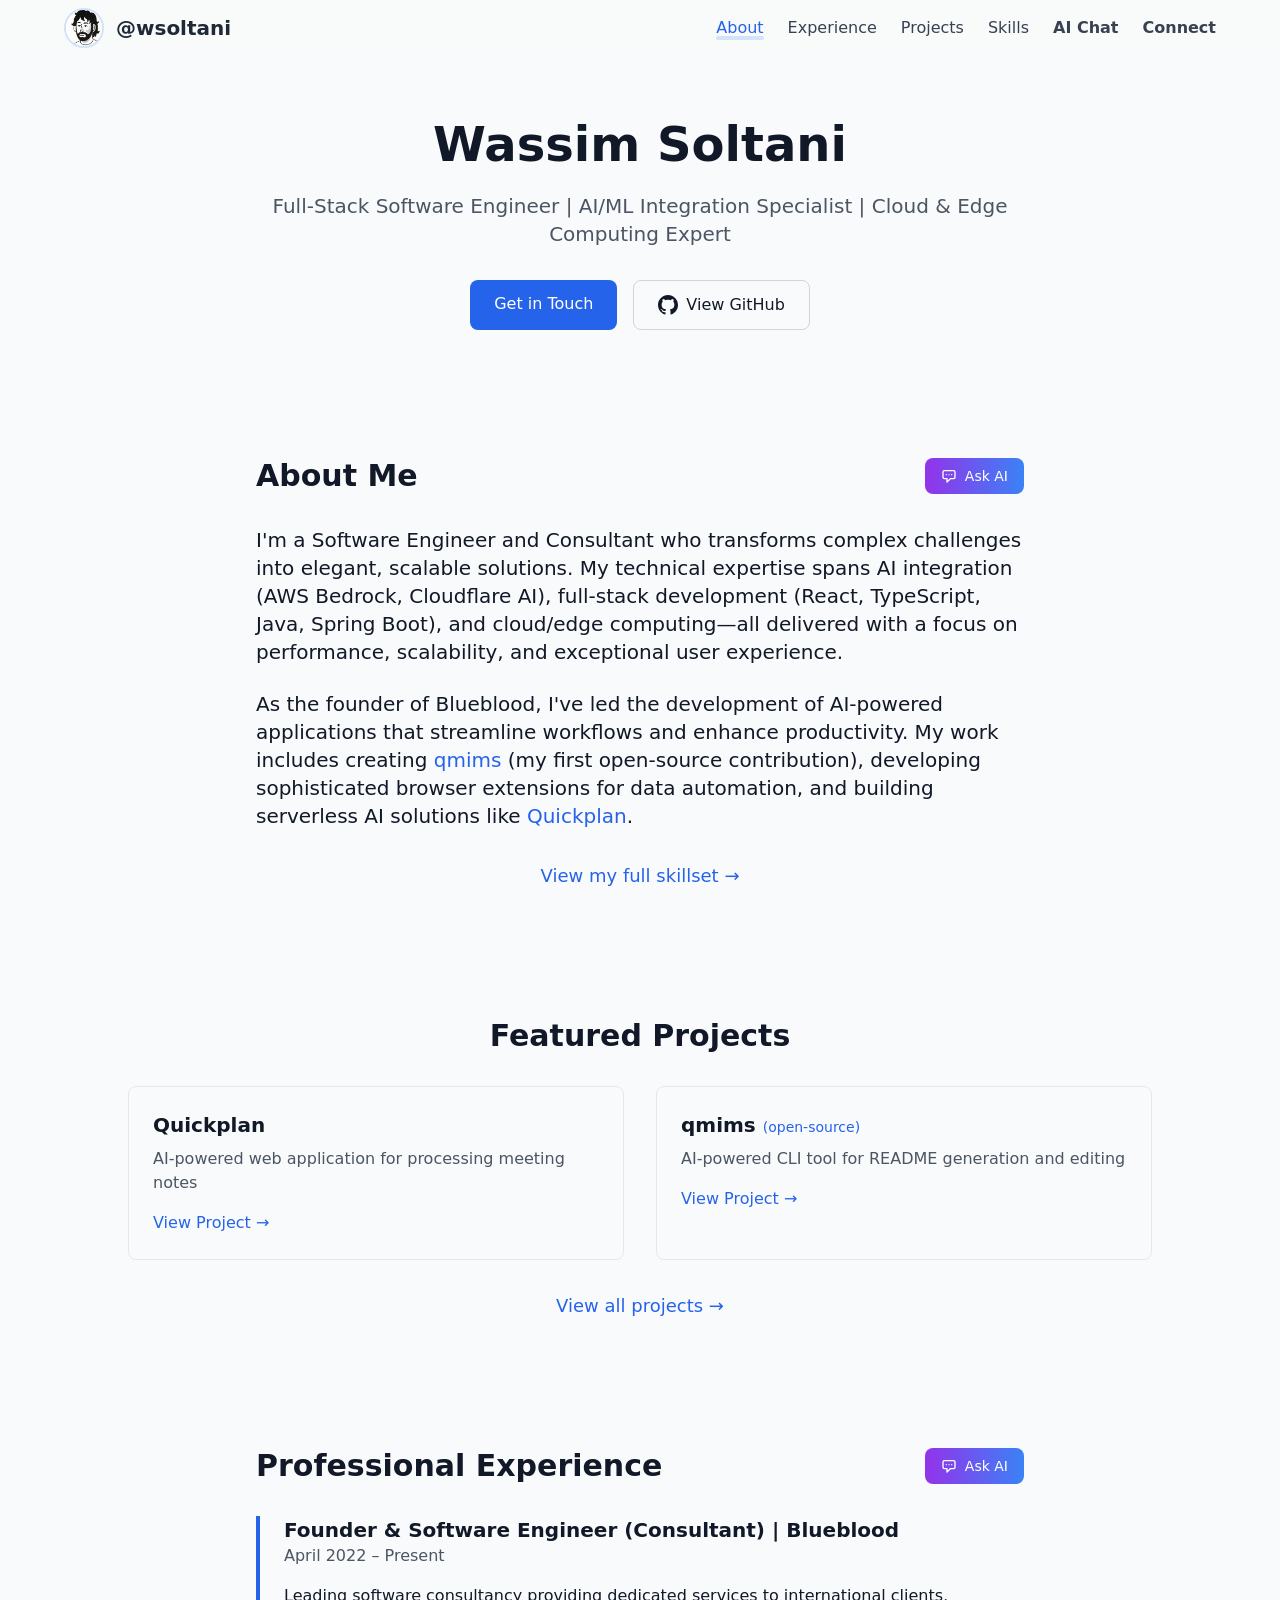
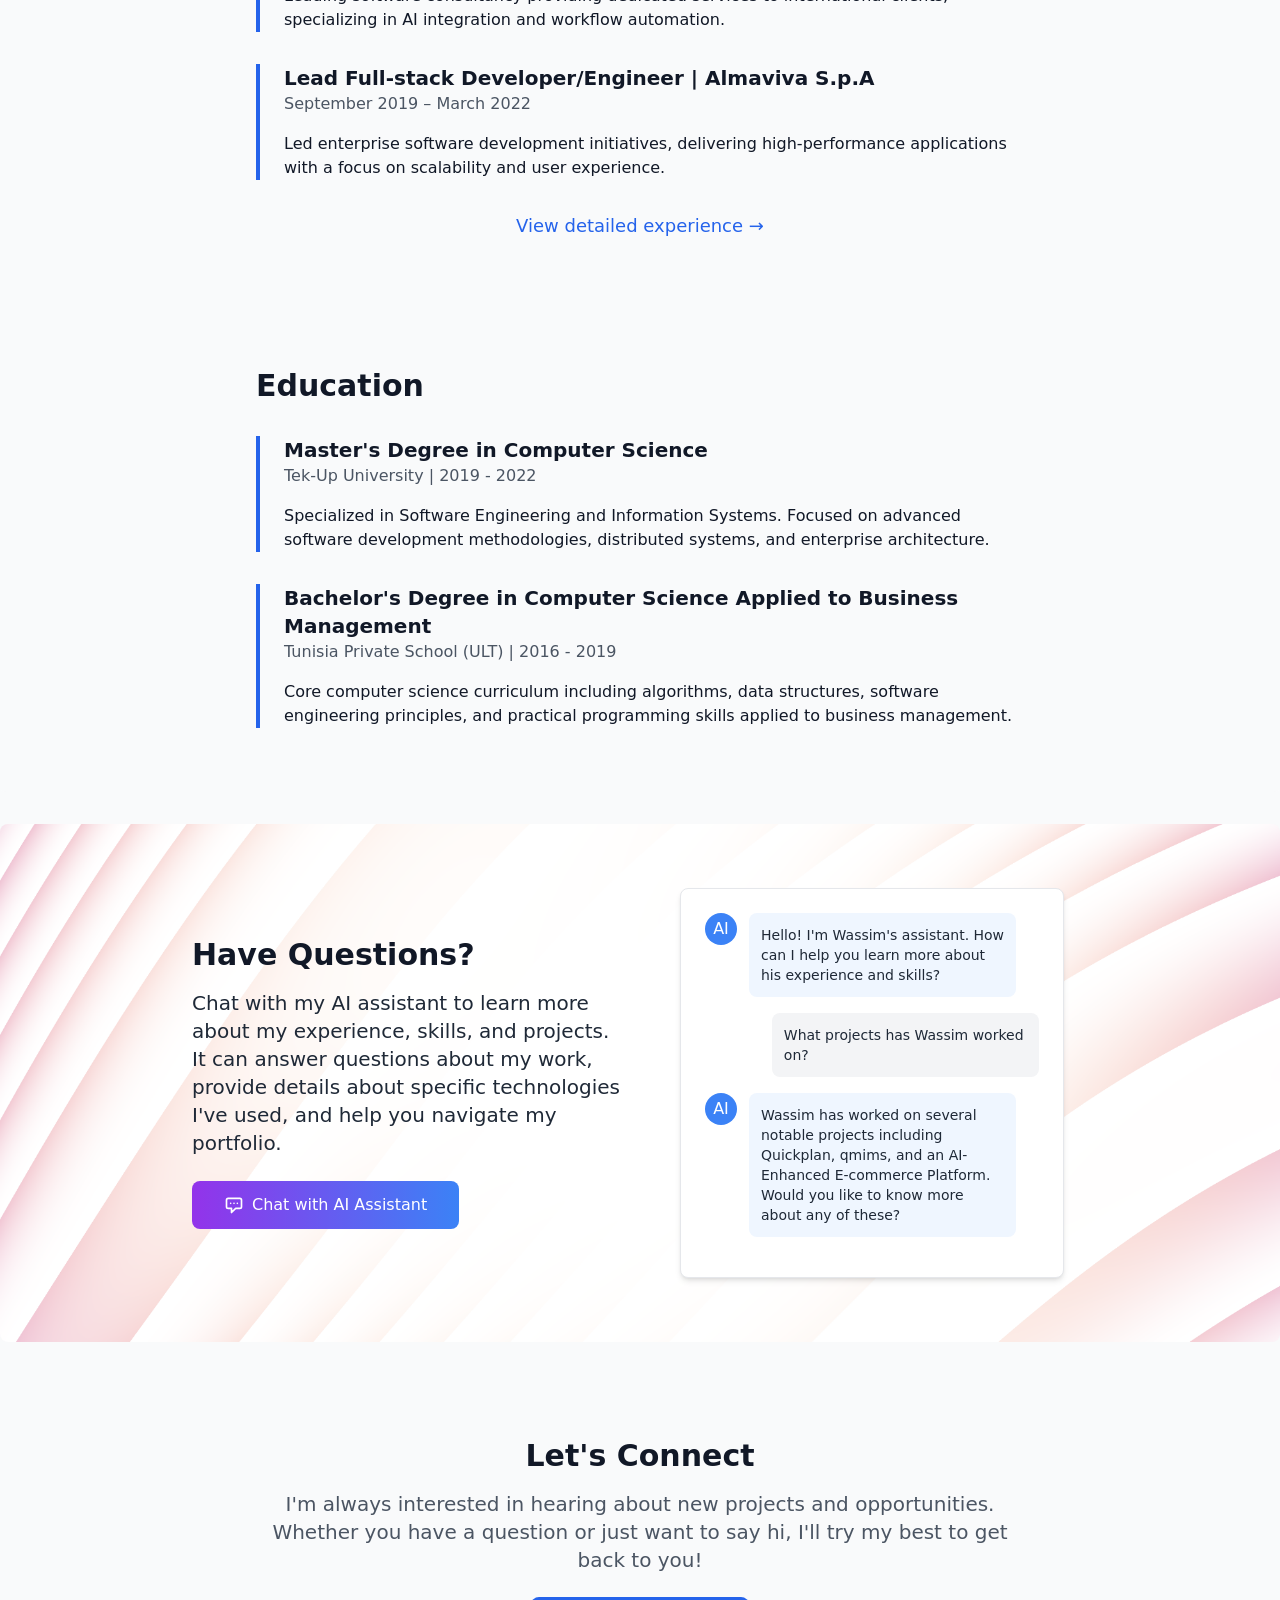
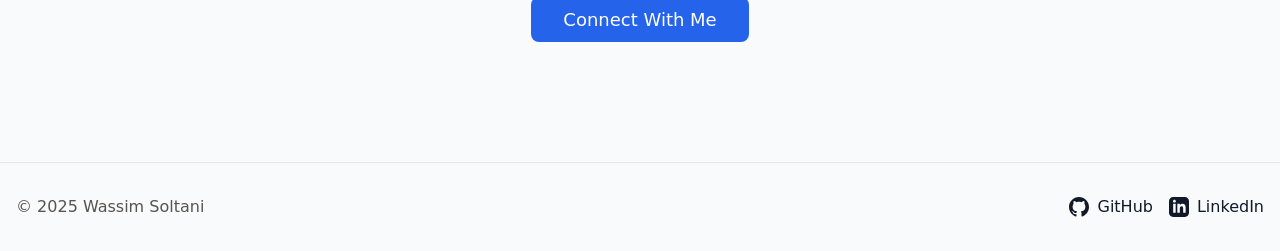
==== commit 05898664: "Update portfolio" ====
--- a/index.html
+++ b/index.html
@@ -1,4 +1,10 @@
-<!DOCTYPE html><html lang="en"> <head><meta charset="UTF-8"><meta name="viewport" content="width=device-width"><link rel="icon" type="image/png" href="/favicon-96x96.png" sizes="96x96"><link rel="icon" type="image/svg+xml" href="/favicon.svg"><link rel="shortcut icon" href="/favicon.ico"><link rel="apple-touch-icon" sizes="180x180" href="/apple-touch-icon.png"><link rel="manifest" href="/site.webmanifest"><meta name="generator" content="Astro v5.7.10"><title>Home | Wassim Soltani</title><title>Home | Wassim Soltani</title><link rel="canonical" href="https://wsoltani.github.io/"><meta name="description" content="Portfolio website for Wassim Soltani, a Full-Stack Software Engineer with over 5 years of experience, specializing in AI/ML Integration and Cloud &#38; Edge Computing."><meta name="robots" content="index, follow"><meta property="og:title" content="Home | Wassim Soltani"><meta property="og:type" content="website"><meta property="og:image" content="https://wsoltani.github.io/web-app-manifest-512x512.png"><meta property="og:url" content="https://wsoltani.github.io/"><meta name="twitter:card" content="summary"><link rel="stylesheet" href="/assets/ai-chat.D268AmtI.css">
+<!DOCTYPE html><html lang="en"> <head><meta charset="UTF-8"><meta name="viewport" content="width=device-width"><link rel="icon" type="image/png" href="/favicon-96x96.png" sizes="96x96"><link rel="icon" type="image/svg+xml" href="/favicon.svg"><link rel="shortcut icon" href="/favicon.ico"><link rel="apple-touch-icon" sizes="180x180" href="/apple-touch-icon.png"><link rel="manifest" href="/site.webmanifest"><meta name="generator" content="Astro v5.7.10"><!-- Google tag (gtag.js) --><script async src="https://www.googletagmanager.com/gtag/js?id=G-BR3838LWBX"></script><script>
+      window.dataLayer = window.dataLayer || [];
+      function gtag(){dataLayer.push(arguments);}
+      gtag('js', new Date());
+
+      gtag('config', 'G-BR3838LWBX');
+    </script><title>Home | Wassim Soltani</title><title>Home | Wassim Soltani</title><link rel="canonical" href="https://wsoltani.github.io/"><meta name="description" content="Portfolio website for Wassim Soltani, a Full-Stack Software Engineer with over 5 years of experience, specializing in AI/ML Integration and Cloud &#38; Edge Computing."><meta name="robots" content="index, follow"><meta property="og:title" content="Home | Wassim Soltani"><meta property="og:type" content="website"><meta property="og:image" content="https://wsoltani.github.io/web-app-manifest-512x512.png"><meta property="og:url" content="https://wsoltani.github.io/"><meta name="twitter:card" content="summary"><link rel="stylesheet" href="/assets/ai-chat.CnZDrg3a.css">
 <style>@keyframes glow{0%{box-shadow:0 0 #2563eb66}70%{box-shadow:0 0 0 10px #2563eb00}to{box-shadow:0 0 #2563eb00}}.animate-glow[data-astro-cid-j7pv25f6]{animation:glow 2s ease-in-out infinite}
 </style></head> <body class="bg-gray-50 text-gray-900 dark:bg-gray-900 dark:text-gray-100"> <header class="sticky top-0 z-50 bg-gray-50/80 dark:bg-gray-900/80 backdrop-blur-sm transition-all duration-200" id="header"> <div class="container mx-auto px-8 sm:px-16 py-2"> <nav class="flex items-center gap-8"> <a href="/" class="flex items-center gap-3 group"> <img src="/avatar.png" alt="Profile Avatar" loading="eager" width="40" height="40" decoding="async" class="w-10 h-10 rounded-full object-cover border-2 border-blue-500/20 group-hover:border-blue-500/40 transition-colors"> <span class="font-semibold text-xl text-gray-800 dark:text-gray-200 group-hover:text-blue-600 dark:group-hover:text-blue-400 transition-colors">@wsoltani</span> </a> <!-- Desktop Navigation --> <div class="hidden md:flex items-center gap-6 flex-1 justify-end"> <a href="/" class="transition-colors relative inline-block font-medium text-blue-600 dark:text-blue-400 pointer-events-none" aria-current="page"> About <span class="absolute bottom-0 left-0 w-full h-1 bg-blue-500/20 rounded-full"></span> </a><a href="/experience" class="transition-colors relative inline-block font-medium text-gray-700 dark:text-gray-300 hover:text-blue-600 dark:hover:text-blue-400"> Experience  </a><a href="/projects" class="transition-colors relative inline-block font-medium text-gray-700 dark:text-gray-300 hover:text-blue-600 dark:hover:text-blue-400"> Projects  </a><a href="/skills" class="transition-colors relative inline-block font-medium text-gray-700 dark:text-gray-300 hover:text-blue-600 dark:hover:text-blue-400"> Skills  </a><a href="/ai-chat" class="transition-colors relative inline-block font-semibold text-gray-700 dark:text-gray-300 hover:text-blue-600 dark:hover:text-blue-400"> AI Chat  </a><a href="/connect" class="transition-colors relative inline-block font-semibold text-gray-700 dark:text-gray-300 hover:text-blue-600 dark:hover:text-blue-400"> Connect  </a> </div> <!-- Mobile menu button --> <button id="mobile-menu-button" class="md:hidden ml-auto text-gray-600 dark:text-gray-400 hover:text-gray-900 dark:hover:text-white p-2"> <svg xmlns="http://www.w3.org/2000/svg" class="h-6 w-6" fill="none" viewBox="0 0 24 24" stroke="currentColor"> <path stroke-linecap="round" stroke-linejoin="round" stroke-width="2" d="M4 6h16M4 12h16M4 18h16"></path> </svg> </button> </nav> <!-- Mobile Navigation --> <div id="mobile-menu" class="hidden md:hidden mt-3"> <div class="flex flex-col gap-4 py-2"> <a href="#" class="text-lg transition-colors py-3 px-2 rounded-md font-medium text-blue-600 dark:text-blue-400 bg-blue-50 dark:bg-blue-900/20 pointer-events-none" aria-current="page"> About </a><a href="/experience" class="text-lg transition-colors py-3 px-2 rounded-md font-medium text-gray-700 dark:text-gray-300 hover:text-blue-600 dark:hover:text-blue-400 active:bg-gray-100 dark:active:bg-gray-800"> Experience </a><a href="/projects" class="text-lg transition-colors py-3 px-2 rounded-md font-medium text-gray-700 dark:text-gray-300 hover:text-blue-600 dark:hover:text-blue-400 active:bg-gray-100 dark:active:bg-gray-800"> Projects </a><a href="/skills" class="text-lg transition-colors py-3 px-2 rounded-md font-medium text-gray-700 dark:text-gray-300 hover:text-blue-600 dark:hover:text-blue-400 active:bg-gray-100 dark:active:bg-gray-800"> Skills </a><a href="/ai-chat" class="text-lg transition-colors py-3 px-2 rounded-md font-semibold text-gray-700 dark:text-gray-300 hover:text-blue-600 dark:hover:text-blue-400 active:bg-gray-100 dark:active:bg-gray-800"> AI Chat </a><a href="/connect" class="text-lg transition-colors py-3 px-2 rounded-md font-semibold text-gray-700 dark:text-gray-300 hover:text-blue-600 dark:hover:text-blue-400 active:bg-gray-100 dark:active:bg-gray-800"> Connect </a> </div> </div> </div> </header> <main>   <section class="container mx-auto px-4 py-16" data-astro-cid-j7pv25f6> <div class="max-w-3xl mx-auto text-center" data-astro-cid-j7pv25f6> <h1 class="text-5xl font-bold mb-6" data-astro-cid-j7pv25f6>Wassim Soltani</h1> <p class="text-xl text-gray-600 dark:text-gray-400 mb-8" data-astro-cid-j7pv25f6>
 Full-Stack Software Engineer | AI/ML Integration Specialist | Cloud & Edge Computing Expert
@@ -12,9 +18,9 @@
 I'm a Software Engineer and Consultant who transforms complex challenges into elegant, scalable solutions. My technical expertise spans AI integration (AWS Bedrock, Cloudflare AI), full-stack development (React, TypeScript, Java, Spring Boot), and cloud/edge computing—all delivered with a focus on performance, scalability, and exceptional user experience.
 </p> <p class="text-xl mb-8" data-astro-cid-j7pv25f6>
 As the founder of Blueblood, I've led the development of AI-powered applications that streamline workflows and enhance productivity. My work includes creating <a href="https://qmims.vercel.app" class="text-blue-600 hover:underline" data-astro-cid-j7pv25f6>qmims</a> (my first open-source contribution), developing sophisticated browser extensions for data automation, and building serverless AI solutions like <a href="https://quickplan.blueblood.tech/" class="text-blue-600 hover:underline" data-astro-cid-j7pv25f6>Quickplan</a>.
-</p> <div class="flex justify-center" data-astro-cid-j7pv25f6> <a href="/skills" class="text-blue-600 hover:underline text-lg" data-astro-cid-j7pv25f6>View my full skillset →</a> </div> </div> </section>  <section class="container mx-auto px-4 py-16 bg-gray-50 dark:bg-gray-800 rounded-t-md" data-astro-cid-j7pv25f6> <h2 class="text-3xl font-bold mb-8 text-center" data-astro-cid-j7pv25f6>Featured Projects</h2> <div class="grid md:grid-cols-2 gap-8 max-w-5xl mx-auto" data-astro-cid-j7pv25f6> <div class="border border-gray-200 dark:border-gray-800 rounded-lg p-6 hover:shadow-lg transition-shadow" data-astro-cid-j7pv25f6> <h3 class="text-xl font-semibold mb-2" data-astro-cid-j7pv25f6>Quickplan</h3> <p class="text-gray-600 dark:text-gray-400 mb-4" data-astro-cid-j7pv25f6>AI-powered web application for processing meeting notes</p> <a href="https://quickplan.blueblood.tech/" target="_blank" rel="noopener noreferrer" class="text-blue-600 hover:underline" data-astro-cid-j7pv25f6>View Project →</a> </div> <div class="border border-gray-200 dark:border-gray-800 rounded-lg p-6 hover:shadow-lg transition-shadow" data-astro-cid-j7pv25f6> <h3 class="text-xl font-semibold mb-2" data-astro-cid-j7pv25f6>qmims <span class="text-blue-600 text-sm font-normal" data-astro-cid-j7pv25f6>(open-source)</span></h3> <p class="text-gray-600 dark:text-gray-400 mb-4" data-astro-cid-j7pv25f6>AI-powered CLI tool for README generation and editing</p> <a href="https://qmims.vercel.app/" target="_blank" rel="noopener noreferrer" class="text-blue-600 hover:underline" data-astro-cid-j7pv25f6>View Project →</a> </div> <div class="border border-gray-200 dark:border-gray-800 rounded-lg p-6 hover:shadow-lg transition-shadow" data-astro-cid-j7pv25f6> <h3 class="text-xl font-semibold mb-2" data-astro-cid-j7pv25f6>AI-Enhanced E-commerce Platform</h3> <p class="text-gray-600 dark:text-gray-400 mb-4" data-astro-cid-j7pv25f6>Comprehensive, customizable E-commerce platform with AI features</p> </div> <div class="border border-gray-200 dark:border-gray-800 rounded-lg p-6 hover:shadow-lg transition-shadow" data-astro-cid-j7pv25f6> <h3 class="text-xl font-semibold mb-2" data-astro-cid-j7pv25f6>R&D Projects</h3> <p class="text-gray-600 dark:text-gray-400 mb-4" data-astro-cid-j7pv25f6>Innovative projects exploring AI, privacy, and game development</p> </div> </div> <div class="flex justify-center mt-8" data-astro-cid-j7pv25f6> <a href="/projects" class="text-blue-600 hover:underline text-lg" data-astro-cid-j7pv25f6>View all projects →</a> </div> </section>  <section class="container mx-auto px-4 py-16 bg-gray-50 dark:bg-gray-800" data-astro-cid-j7pv25f6> <div class="max-w-3xl mx-auto" data-astro-cid-j7pv25f6> <div class="flex justify-between items-center mb-8" data-astro-cid-j7pv25f6> <h2 class="text-3xl font-bold" data-astro-cid-j7pv25f6>Professional Experience</h2> <a href="/ai-chat" class="flex items-center gap-2 bg-gradient-to-r from-purple-600 to-blue-500 text-white px-4 py-2 rounded-lg hover:from-purple-700 hover:to-blue-600 transition-all text-sm" data-astro-cid-j7pv25f6> <svg xmlns="http://www.w3.org/2000/svg" class="h-4 w-4" fill="none" viewBox="0 0 24 24" stroke="currentColor" data-astro-cid-j7pv25f6> <path stroke-linecap="round" stroke-linejoin="round" stroke-width="2" d="M8 10h.01M12 10h.01M16 10h.01M9 16H5a2 2 0 01-2-2V6a2 2 0 012-2h14a2 2 0 012 2v8a2 2 0 01-2 2h-5l-5 5v-5z" data-astro-cid-j7pv25f6></path> </svg>
+</p> <div class="flex justify-center" data-astro-cid-j7pv25f6> <a href="/skills" class="text-blue-600 hover:underline text-lg" data-astro-cid-j7pv25f6>View my full skillset →</a> </div> </div> </section>  <section class="container mx-auto px-4 py-16 bg-gray-50 dark:bg-gray-800 rounded-t-md" data-astro-cid-j7pv25f6> <h2 class="text-3xl font-bold mb-8 text-center" data-astro-cid-j7pv25f6>Featured Projects</h2> <div class="grid md:grid-cols-2 gap-8 max-w-5xl mx-auto" data-astro-cid-j7pv25f6> <div class="border border-gray-200 dark:border-gray-800 rounded-lg p-6 hover:shadow-lg transition-shadow" data-astro-cid-j7pv25f6> <h3 class="text-xl font-semibold mb-2" data-astro-cid-j7pv25f6>Quickplan</h3> <p class="text-gray-600 dark:text-gray-400 mb-4" data-astro-cid-j7pv25f6>AI-powered web application for processing meeting notes</p> <a href="https://quickplan.blueblood.tech/" target="_blank" rel="noopener noreferrer" class="text-blue-600 hover:underline" data-astro-cid-j7pv25f6>View Project →</a> </div> <div class="border border-gray-200 dark:border-gray-800 rounded-lg p-6 hover:shadow-lg transition-shadow" data-astro-cid-j7pv25f6> <h3 class="text-xl font-semibold mb-2" data-astro-cid-j7pv25f6>qmims <span class="text-blue-600 text-sm font-normal" data-astro-cid-j7pv25f6>(open-source)</span></h3> <p class="text-gray-600 dark:text-gray-400 mb-4" data-astro-cid-j7pv25f6>AI-powered CLI tool for README generation and editing</p> <a href="https://qmims.vercel.app/" target="_blank" rel="noopener noreferrer" class="text-blue-600 hover:underline" data-astro-cid-j7pv25f6>View Project →</a> </div> </div> <div class="flex justify-center mt-8" data-astro-cid-j7pv25f6> <a href="/projects" class="text-blue-600 hover:underline text-lg" data-astro-cid-j7pv25f6>View all projects →</a> </div> </section>  <section class="container mx-auto px-4 py-16 bg-gray-50 dark:bg-gray-800" data-astro-cid-j7pv25f6> <div class="max-w-3xl mx-auto" data-astro-cid-j7pv25f6> <div class="flex justify-between items-center mb-8" data-astro-cid-j7pv25f6> <h2 class="text-3xl font-bold" data-astro-cid-j7pv25f6>Professional Experience</h2> <a href="/ai-chat" class="flex items-center gap-2 bg-gradient-to-r from-purple-600 to-blue-500 text-white px-4 py-2 rounded-lg hover:from-purple-700 hover:to-blue-600 transition-all text-sm" data-astro-cid-j7pv25f6> <svg xmlns="http://www.w3.org/2000/svg" class="h-4 w-4" fill="none" viewBox="0 0 24 24" stroke="currentColor" data-astro-cid-j7pv25f6> <path stroke-linecap="round" stroke-linejoin="round" stroke-width="2" d="M8 10h.01M12 10h.01M16 10h.01M9 16H5a2 2 0 01-2-2V6a2 2 0 012-2h14a2 2 0 012 2v8a2 2 0 01-2 2h-5l-5 5v-5z" data-astro-cid-j7pv25f6></path> </svg>
 Ask AI
-</a> </div> <div class="space-y-8" data-astro-cid-j7pv25f6> <div class="border-l-4 border-blue-600 pl-6" data-astro-cid-j7pv25f6> <h3 class="text-xl font-semibold" data-astro-cid-j7pv25f6>Founder & Software Engineer (Consultant) | Blueblood</h3> <p class="text-gray-600 dark:text-gray-400" data-astro-cid-j7pv25f6>April 2022 – Present</p> <p class="mt-4" data-astro-cid-j7pv25f6>Leading software consultancy providing dedicated services to international clients, specializing in AI integration and workflow automation.</p> </div> <div class="border-l-4 border-blue-600 pl-6" data-astro-cid-j7pv25f6> <h3 class="text-xl font-semibold" data-astro-cid-j7pv25f6>Lead Full-stack Developer/Engineer | Almaviva S.p.A</h3> <p class="text-gray-600 dark:text-gray-400" data-astro-cid-j7pv25f6>September 2019 – March 2022</p> <p class="mt-4" data-astro-cid-j7pv25f6>Led enterprise software development initiatives, delivering high-performance applications with a focus on scalability and user experience.</p> </div> </div> <div class="flex justify-center mt-8" data-astro-cid-j7pv25f6> <a href="/experience" class="text-blue-600 hover:underline text-lg" data-astro-cid-j7pv25f6>View detailed experience →</a> </div> </div> </section>  <section class="container mx-auto px-4 py-16 bg-gray-50 dark:bg-gray-800 rounded-b-md" data-astro-cid-j7pv25f6> <div class="max-w-3xl mx-auto" data-astro-cid-j7pv25f6> <h2 class="text-3xl font-bold mb-8" data-astro-cid-j7pv25f6>Education</h2> <div class="space-y-8" data-astro-cid-j7pv25f6> <div class="border-l-4 border-blue-600 pl-6" data-astro-cid-j7pv25f6> <h3 class="text-xl font-semibold" data-astro-cid-j7pv25f6>Master's Degree in Computer Science</h3> <p class="text-gray-600 dark:text-gray-400" data-astro-cid-j7pv25f6>Tek-Up University | 2019 - 2022</p> <p class="mt-4" data-astro-cid-j7pv25f6>Specialized in Software Engineering and Information Systems. Focused on advanced software development methodologies, distributed systems, and enterprise architecture.</p> </div> <div class="border-l-4 border-blue-600 pl-6" data-astro-cid-j7pv25f6> <h3 class="text-xl font-semibold" data-astro-cid-j7pv25f6>Bachelor's Degree in Computer Science Applied to Business Management</h3> <p class="text-gray-600 dark:text-gray-400" data-astro-cid-j7pv25f6>Tunisia Private School (ULT) | 2016 - 2019</p> <p class="mt-4" data-astro-cid-j7pv25f6>Core computer science curriculum including algorithms, data structures, software engineering principles, and practical programming skills applied to business management.</p> </div> </div> </div> </section>  <section class="container mx-auto px-4 py-16 bg-gradient-to-r from-purple-600/10 to-blue-500/10 dark:from-purple-900/20 dark:to-blue-800/20 rounded-lg my-8" data-astro-cid-j7pv25f6> <div class="max-w-4xl mx-auto flex flex-col md:flex-row items-center gap-8" data-astro-cid-j7pv25f6> <div class="md:w-1/2" data-astro-cid-j7pv25f6> <h2 class="text-3xl font-bold mb-4" data-astro-cid-j7pv25f6>Have Questions?</h2> <p class="text-xl text-gray-600 dark:text-gray-400 mb-6" data-astro-cid-j7pv25f6>
+</a> </div> <div class="space-y-8" data-astro-cid-j7pv25f6> <div class="border-l-4 border-blue-600 pl-6" data-astro-cid-j7pv25f6> <h3 class="text-xl font-semibold" data-astro-cid-j7pv25f6>Founder & Software Engineer (Consultant) | Blueblood</h3> <p class="text-gray-600 dark:text-gray-400" data-astro-cid-j7pv25f6>April 2022 – Present</p> <p class="mt-4" data-astro-cid-j7pv25f6>Leading software consultancy providing dedicated services to international clients, specializing in AI integration and workflow automation.</p> </div> <div class="border-l-4 border-blue-600 pl-6" data-astro-cid-j7pv25f6> <h3 class="text-xl font-semibold" data-astro-cid-j7pv25f6>Lead Full-stack Developer/Engineer | Almaviva S.p.A</h3> <p class="text-gray-600 dark:text-gray-400" data-astro-cid-j7pv25f6>September 2019 – March 2022</p> <p class="mt-4" data-astro-cid-j7pv25f6>Led enterprise software development initiatives, delivering high-performance applications with a focus on scalability and user experience.</p> </div> </div> <div class="flex justify-center mt-8" data-astro-cid-j7pv25f6> <a href="/experience" class="text-blue-600 hover:underline text-lg" data-astro-cid-j7pv25f6>View detailed experience →</a> </div> </div> </section>  <section class="container mx-auto px-4 py-16 bg-gray-50 dark:bg-gray-800 rounded-b-md" data-astro-cid-j7pv25f6> <div class="max-w-3xl mx-auto" data-astro-cid-j7pv25f6> <h2 class="text-3xl font-bold mb-8" data-astro-cid-j7pv25f6>Education</h2> <div class="space-y-8" data-astro-cid-j7pv25f6> <div class="border-l-4 border-blue-600 pl-6" data-astro-cid-j7pv25f6> <h3 class="text-xl font-semibold" data-astro-cid-j7pv25f6>Master's Degree in Computer Science</h3> <p class="text-gray-600 dark:text-gray-400" data-astro-cid-j7pv25f6>Tek-Up University | 2019 - 2022</p> <p class="mt-4" data-astro-cid-j7pv25f6>Specialized in Software Engineering and Information Systems. Focused on advanced software development methodologies, distributed systems, and enterprise architecture.</p> </div> <div class="border-l-4 border-blue-600 pl-6" data-astro-cid-j7pv25f6> <h3 class="text-xl font-semibold" data-astro-cid-j7pv25f6>Bachelor's Degree in Computer Science Applied to Business Management</h3> <p class="text-gray-600 dark:text-gray-400" data-astro-cid-j7pv25f6>Tunisia Private School (ULT) | 2016 - 2019</p> <p class="mt-4" data-astro-cid-j7pv25f6>Core computer science curriculum including algorithms, data structures, software engineering principles, and practical programming skills applied to business management.</p> </div> </div> </div> </section>  <section class="container mx-auto px-4 py-16 rounded-lg my-8 relative" style="background-image: url('/hero.webp'); background-size: cover; background-position: center;" data-astro-cid-j7pv25f6> <div class="max-w-4xl mx-auto flex flex-col md:flex-row items-center gap-8" data-astro-cid-j7pv25f6> <div class="md:w-1/2" data-astro-cid-j7pv25f6> <h2 class="text-3xl font-bold mb-4 text-gray-900 dark:text-gray-900" data-astro-cid-j7pv25f6>Have Questions?</h2> <p class="text-xl text-gray-800 dark:text-gray-800 mb-6" data-astro-cid-j7pv25f6>
 Chat with my AI assistant to learn more about my experience, skills, and projects. It can answer questions about my work, provide details about specific technologies I've used, and help you navigate my portfolio.
 </p> <a href="/ai-chat" class="inline-flex items-center gap-2 bg-gradient-to-r from-purple-600 to-blue-500 text-white px-8 py-3 rounded-lg hover:from-purple-700 hover:to-blue-600 transition-all" data-astro-cid-j7pv25f6> <svg xmlns="http://www.w3.org/2000/svg" class="h-5 w-5" fill="none" viewBox="0 0 24 24" stroke="currentColor" data-astro-cid-j7pv25f6> <path stroke-linecap="round" stroke-linejoin="round" stroke-width="2" d="M8 10h.01M12 10h.01M16 10h.01M9 16H5a2 2 0 01-2-2V6a2 2 0 012-2h14a2 2 0 012 2v8a2 2 0 01-2 2h-5l-5 5v-5z" data-astro-cid-j7pv25f6></path> </svg>
 Chat with AI Assistant
--- a/assets/ai-chat.CnZDrg3a.css
+++ b/assets/ai-chat.CnZDrg3a.css
@@ -0,0 +1 @@
+*,:before,:after{--tw-border-spacing-x: 0;--tw-border-spacing-y: 0;--tw-translate-x: 0;--tw-translate-y: 0;--tw-rotate: 0;--tw-skew-x: 0;--tw-skew-y: 0;--tw-scale-x: 1;--tw-scale-y: 1;--tw-pan-x: ;--tw-pan-y: ;--tw-pinch-zoom: ;--tw-scroll-snap-strictness: proximity;--tw-gradient-from-position: ;--tw-gradient-via-position: ;--tw-gradient-to-position: ;--tw-ordinal: ;--tw-slashed-zero: ;--tw-numeric-figure: ;--tw-numeric-spacing: ;--tw-numeric-fraction: ;--tw-ring-inset: ;--tw-ring-offset-width: 0px;--tw-ring-offset-color: #fff;--tw-ring-color: rgb(59 130 246 / .5);--tw-ring-offset-shadow: 0 0 #0000;--tw-ring-shadow: 0 0 #0000;--tw-shadow: 0 0 #0000;--tw-shadow-colored: 0 0 #0000;--tw-blur: ;--tw-brightness: ;--tw-contrast: ;--tw-grayscale: ;--tw-hue-rotate: ;--tw-invert: ;--tw-saturate: ;--tw-sepia: ;--tw-drop-shadow: ;--tw-backdrop-blur: ;--tw-backdrop-brightness: ;--tw-backdrop-contrast: ;--tw-backdrop-grayscale: ;--tw-backdrop-hue-rotate: ;--tw-backdrop-invert: ;--tw-backdrop-opacity: ;--tw-backdrop-saturate: ;--tw-backdrop-sepia: ;--tw-contain-size: ;--tw-contain-layout: ;--tw-contain-paint: ;--tw-contain-style: }::backdrop{--tw-border-spacing-x: 0;--tw-border-spacing-y: 0;--tw-translate-x: 0;--tw-translate-y: 0;--tw-rotate: 0;--tw-skew-x: 0;--tw-skew-y: 0;--tw-scale-x: 1;--tw-scale-y: 1;--tw-pan-x: ;--tw-pan-y: ;--tw-pinch-zoom: ;--tw-scroll-snap-strictness: proximity;--tw-gradient-from-position: ;--tw-gradient-via-position: ;--tw-gradient-to-position: ;--tw-ordinal: ;--tw-slashed-zero: ;--tw-numeric-figure: ;--tw-numeric-spacing: ;--tw-numeric-fraction: ;--tw-ring-inset: ;--tw-ring-offset-width: 0px;--tw-ring-offset-color: #fff;--tw-ring-color: rgb(59 130 246 / .5);--tw-ring-offset-shadow: 0 0 #0000;--tw-ring-shadow: 0 0 #0000;--tw-shadow: 0 0 #0000;--tw-shadow-colored: 0 0 #0000;--tw-blur: ;--tw-brightness: ;--tw-contrast: ;--tw-grayscale: ;--tw-hue-rotate: ;--tw-invert: ;--tw-saturate: ;--tw-sepia: ;--tw-drop-shadow: ;--tw-backdrop-blur: ;--tw-backdrop-brightness: ;--tw-backdrop-contrast: ;--tw-backdrop-grayscale: ;--tw-backdrop-hue-rotate: ;--tw-backdrop-invert: ;--tw-backdrop-opacity: ;--tw-backdrop-saturate: ;--tw-backdrop-sepia: ;--tw-contain-size: ;--tw-contain-layout: ;--tw-contain-paint: ;--tw-contain-style: }*,:before,:after{box-sizing:border-box;border-width:0;border-style:solid;border-color:#e5e7eb}:before,:after{--tw-content: ""}html,:host{line-height:1.5;-webkit-text-size-adjust:100%;-moz-tab-size:4;-o-tab-size:4;tab-size:4;font-family:ui-sans-serif,system-ui,sans-serif,"Apple Color Emoji","Segoe UI Emoji",Segoe UI Symbol,"Noto Color Emoji";font-feature-settings:normal;font-variation-settings:normal;-webkit-tap-highlight-color:transparent}body{margin:0;line-height:inherit}hr{height:0;color:inherit;border-top-width:1px}abbr:where([title]){-webkit-text-decoration:underline dotted;text-decoration:underline dotted}h1,h2,h3,h4,h5,h6{font-size:inherit;font-weight:inherit}a{color:inherit;text-decoration:inherit}b,strong{font-weight:bolder}code,kbd,samp,pre{font-family:ui-monospace,SFMono-Regular,Menlo,Monaco,Consolas,Liberation Mono,Courier New,monospace;font-feature-settings:normal;font-variation-settings:normal;font-size:1em}small{font-size:80%}sub,sup{font-size:75%;line-height:0;position:relative;vertical-align:baseline}sub{bottom:-.25em}sup{top:-.5em}table{text-indent:0;border-color:inherit;border-collapse:collapse}button,input,optgroup,select,textarea{font-family:inherit;font-feature-settings:inherit;font-variation-settings:inherit;font-size:100%;font-weight:inherit;line-height:inherit;letter-spacing:inherit;color:inherit;margin:0;padding:0}button,select{text-transform:none}button,input:where([type=button]),input:where([type=reset]),input:where([type=submit]){-webkit-appearance:button;background-color:transparent;background-image:none}:-moz-focusring{outline:auto}:-moz-ui-invalid{box-shadow:none}progress{vertical-align:baseline}::-webkit-inner-spin-button,::-webkit-outer-spin-button{height:auto}[type=search]{-webkit-appearance:textfield;outline-offset:-2px}::-webkit-search-decoration{-webkit-appearance:none}::-webkit-file-upload-button{-webkit-appearance:button;font:inherit}summary{display:list-item}blockquote,dl,dd,h1,h2,h3,h4,h5,h6,hr,figure,p,pre{margin:0}fieldset{margin:0;padding:0}legend{padding:0}ol,ul,menu{list-style:none;margin:0;padding:0}dialog{padding:0}textarea{resize:vertical}input::-moz-placeholder,textarea::-moz-placeholder{opacity:1;color:#9ca3af}input::placeholder,textarea::placeholder{opacity:1;color:#9ca3af}button,[role=button]{cursor:pointer}:disabled{cursor:default}img,svg,video,canvas,audio,iframe,embed,object{display:block;vertical-align:middle}img,video{max-width:100%;height:auto}[hidden]:where(:not([hidden=until-found])){display:none}*{scrollbar-color:initial;scrollbar-width:initial}.container{width:100%}@media (min-width: 640px){.container{max-width:640px}}@media (min-width: 768px){.container{max-width:768px}}@media (min-width: 1024px){.container{max-width:1024px}}@media (min-width: 1280px){.container{max-width:1280px}}@media (min-width: 1536px){.container{max-width:1536px}}.pointer-events-none{pointer-events:none}.absolute{position:absolute}.relative{position:relative}.sticky{position:sticky}.bottom-0{bottom:0}.left-0{left:0}.right-16{right:4rem}.right-4{right:1rem}.top-0{top:0}.top-1\/2{top:50%}.z-50{z-index:50}.mx-auto{margin-left:auto;margin-right:auto}.my-8{margin-top:2rem;margin-bottom:2rem}.mb-10{margin-bottom:2.5rem}.mb-12{margin-bottom:3rem}.mb-16{margin-bottom:4rem}.mb-2{margin-bottom:.5rem}.mb-4{margin-bottom:1rem}.mb-6{margin-bottom:1.5rem}.mb-8{margin-bottom:2rem}.ml-1{margin-left:.25rem}.ml-3{margin-left:.75rem}.ml-auto{margin-left:auto}.mr-2{margin-right:.5rem}.mr-3{margin-right:.75rem}.mt-0\.5{margin-top:.125rem}.mt-16{margin-top:4rem}.mt-2{margin-top:.5rem}.mt-3{margin-top:.75rem}.mt-4{margin-top:1rem}.mt-6{margin-top:1.5rem}.mt-8{margin-top:2rem}.block{display:block}.inline-block{display:inline-block}.flex{display:flex}.inline-flex{display:inline-flex}.grid{display:grid}.hidden{display:none}.h-1{height:.25rem}.h-10{height:2.5rem}.h-2{height:.5rem}.h-4{height:1rem}.h-5{height:1.25rem}.h-6{height:1.5rem}.h-8{height:2rem}.h-\[425px\]{height:425px}.w-10{width:2.5rem}.w-2{width:.5rem}.w-4{width:1rem}.w-5{width:1.25rem}.w-6{width:1.5rem}.w-8{width:2rem}.w-auto{width:auto}.w-full{width:100%}.max-w-2xl{max-width:42rem}.max-w-3xl{max-width:48rem}.max-w-4xl{max-width:56rem}.max-w-5xl{max-width:64rem}.max-w-\[80\%\]{max-width:80%}.max-w-none{max-width:none}.max-w-sm{max-width:24rem}.max-w-xl{max-width:36rem}.flex-1{flex:1 1 0%}.flex-shrink-0{flex-shrink:0}.-translate-y-1\/2{--tw-translate-y: -50%;transform:translate(var(--tw-translate-x),var(--tw-translate-y)) rotate(var(--tw-rotate)) skew(var(--tw-skew-x)) skewY(var(--tw-skew-y)) scaleX(var(--tw-scale-x)) scaleY(var(--tw-scale-y))}.transform{transform:translate(var(--tw-translate-x),var(--tw-translate-y)) rotate(var(--tw-rotate)) skew(var(--tw-skew-x)) skewY(var(--tw-skew-y)) scaleX(var(--tw-scale-x)) scaleY(var(--tw-scale-y))}@keyframes bounce{0%,to{transform:translateY(-25%);animation-timing-function:cubic-bezier(.8,0,1,1)}50%{transform:none;animation-timing-function:cubic-bezier(0,0,.2,1)}}.animate-bounce{animation:bounce 1s infinite}@keyframes spin{to{transform:rotate(360deg)}}.animate-spin{animation:spin 1s linear infinite}.cursor-not-allowed{cursor:not-allowed}.list-inside{list-style-position:inside}.list-disc{list-style-type:disc}.flex-row-reverse{flex-direction:row-reverse}.flex-col{flex-direction:column}.flex-wrap{flex-wrap:wrap}.items-start{align-items:flex-start}.items-center{align-items:center}.justify-end{justify-content:flex-end}.justify-center{justify-content:center}.justify-between{justify-content:space-between}.gap-1{gap:.25rem}.gap-2{gap:.5rem}.gap-3{gap:.75rem}.gap-4{gap:1rem}.gap-6{gap:1.5rem}.gap-8{gap:2rem}.space-y-2>:not([hidden])~:not([hidden]){--tw-space-y-reverse: 0;margin-top:calc(.5rem * calc(1 - var(--tw-space-y-reverse)));margin-bottom:calc(.5rem * var(--tw-space-y-reverse))}.space-y-4>:not([hidden])~:not([hidden]){--tw-space-y-reverse: 0;margin-top:calc(1rem * calc(1 - var(--tw-space-y-reverse)));margin-bottom:calc(1rem * var(--tw-space-y-reverse))}.space-y-6>:not([hidden])~:not([hidden]){--tw-space-y-reverse: 0;margin-top:calc(1.5rem * calc(1 - var(--tw-space-y-reverse)));margin-bottom:calc(1.5rem * var(--tw-space-y-reverse))}.space-y-8>:not([hidden])~:not([hidden]){--tw-space-y-reverse: 0;margin-top:calc(2rem * calc(1 - var(--tw-space-y-reverse)));margin-bottom:calc(2rem * var(--tw-space-y-reverse))}.self-start{align-self:flex-start}.overflow-y-auto{overflow-y:auto}.whitespace-pre-wrap{white-space:pre-wrap}.rounded-full{border-radius:9999px}.rounded-lg{border-radius:.5rem}.rounded-md{border-radius:.375rem}.rounded-b-md{border-bottom-right-radius:.375rem;border-bottom-left-radius:.375rem}.rounded-t-md{border-top-left-radius:.375rem;border-top-right-radius:.375rem}.border{border-width:1px}.border-2{border-width:2px}.border-l-4{border-left-width:4px}.border-t{border-top-width:1px}.border-blue-500\/20{border-color:#3b82f633}.border-blue-600{--tw-border-opacity: 1;border-color:rgb(37 99 235 / var(--tw-border-opacity, 1))}.border-gray-200{--tw-border-opacity: 1;border-color:rgb(229 231 235 / var(--tw-border-opacity, 1))}.border-gray-300{--tw-border-opacity: 1;border-color:rgb(209 213 219 / var(--tw-border-opacity, 1))}.bg-blue-50{--tw-bg-opacity: 1;background-color:rgb(239 246 255 / var(--tw-bg-opacity, 1))}.bg-blue-500{--tw-bg-opacity: 1;background-color:rgb(59 130 246 / var(--tw-bg-opacity, 1))}.bg-blue-500\/20{background-color:#3b82f633}.bg-blue-500\/5{background-color:#3b82f60d}.bg-blue-600{--tw-bg-opacity: 1;background-color:rgb(37 99 235 / var(--tw-bg-opacity, 1))}.bg-gray-100{--tw-bg-opacity: 1;background-color:rgb(243 244 246 / var(--tw-bg-opacity, 1))}.bg-gray-50{--tw-bg-opacity: 1;background-color:rgb(249 250 251 / var(--tw-bg-opacity, 1))}.bg-gray-50\/80{background-color:#f9fafbcc}.bg-gray-500{--tw-bg-opacity: 1;background-color:rgb(107 114 128 / var(--tw-bg-opacity, 1))}.bg-green-100{--tw-bg-opacity: 1;background-color:rgb(220 252 231 / var(--tw-bg-opacity, 1))}.bg-green-500{--tw-bg-opacity: 1;background-color:rgb(34 197 94 / var(--tw-bg-opacity, 1))}.bg-red-100{--tw-bg-opacity: 1;background-color:rgb(254 226 226 / var(--tw-bg-opacity, 1))}.bg-white{--tw-bg-opacity: 1;background-color:rgb(255 255 255 / var(--tw-bg-opacity, 1))}.bg-gradient-to-r{background-image:linear-gradient(to right,var(--tw-gradient-stops))}.from-blue-600{--tw-gradient-from: #2563eb var(--tw-gradient-from-position);--tw-gradient-to: rgb(37 99 235 / 0) var(--tw-gradient-to-position);--tw-gradient-stops: var(--tw-gradient-from), var(--tw-gradient-to)}.from-purple-600{--tw-gradient-from: #9333ea var(--tw-gradient-from-position);--tw-gradient-to: rgb(147 51 234 / 0) var(--tw-gradient-to-position);--tw-gradient-stops: var(--tw-gradient-from), var(--tw-gradient-to)}.to-blue-400{--tw-gradient-to: #60a5fa var(--tw-gradient-to-position)}.to-blue-500{--tw-gradient-to: #3b82f6 var(--tw-gradient-to-position)}.bg-clip-text{-webkit-background-clip:text;background-clip:text}.object-cover{-o-object-fit:cover;object-fit:cover}.p-1{padding:.25rem}.p-2{padding:.5rem}.p-3{padding:.75rem}.p-4{padding:1rem}.p-6{padding:1.5rem}.p-8{padding:2rem}.px-2{padding-left:.5rem;padding-right:.5rem}.px-4{padding-left:1rem;padding-right:1rem}.px-6{padding-left:1.5rem;padding-right:1.5rem}.px-8{padding-left:2rem;padding-right:2rem}.py-16{padding-top:4rem;padding-bottom:4rem}.py-2{padding-top:.5rem;padding-bottom:.5rem}.py-3{padding-top:.75rem;padding-bottom:.75rem}.py-4{padding-top:1rem;padding-bottom:1rem}.py-8{padding-top:2rem;padding-bottom:2rem}.pl-5{padding-left:1.25rem}.pl-6{padding-left:1.5rem}.pt-4{padding-top:1rem}.text-center{text-align:center}.text-start{text-align:start}.text-2xl{font-size:1.5rem;line-height:2rem}.text-3xl{font-size:1.875rem;line-height:2.25rem}.text-4xl{font-size:2.25rem;line-height:2.5rem}.text-5xl{font-size:3rem;line-height:1}.text-lg{font-size:1.125rem;line-height:1.75rem}.text-sm{font-size:.875rem;line-height:1.25rem}.text-xl{font-size:1.25rem;line-height:1.75rem}.font-bold{font-weight:700}.font-medium{font-weight:500}.font-normal{font-weight:400}.font-semibold{font-weight:600}.text-blue-600{--tw-text-opacity: 1;color:rgb(37 99 235 / var(--tw-text-opacity, 1))}.text-blue-700{--tw-text-opacity: 1;color:rgb(29 78 216 / var(--tw-text-opacity, 1))}.text-gray-400{--tw-text-opacity: 1;color:rgb(156 163 175 / var(--tw-text-opacity, 1))}.text-gray-500{--tw-text-opacity: 1;color:rgb(107 114 128 / var(--tw-text-opacity, 1))}.text-gray-600{--tw-text-opacity: 1;color:rgb(75 85 99 / var(--tw-text-opacity, 1))}.text-gray-700{--tw-text-opacity: 1;color:rgb(55 65 81 / var(--tw-text-opacity, 1))}.text-gray-800{--tw-text-opacity: 1;color:rgb(31 41 55 / var(--tw-text-opacity, 1))}.text-gray-900{--tw-text-opacity: 1;color:rgb(17 24 39 / var(--tw-text-opacity, 1))}.text-green-800{--tw-text-opacity: 1;color:rgb(22 101 52 / var(--tw-text-opacity, 1))}.text-red-800{--tw-text-opacity: 1;color:rgb(153 27 27 / var(--tw-text-opacity, 1))}.text-stone-600{--tw-text-opacity: 1;color:rgb(87 83 78 / var(--tw-text-opacity, 1))}.text-transparent{color:transparent}.text-white{--tw-text-opacity: 1;color:rgb(255 255 255 / var(--tw-text-opacity, 1))}.opacity-0{opacity:0}.opacity-25{opacity:.25}.opacity-50{opacity:.5}.opacity-75{opacity:.75}.shadow{--tw-shadow: 0 1px 3px 0 rgb(0 0 0 / .1), 0 1px 2px -1px rgb(0 0 0 / .1);--tw-shadow-colored: 0 1px 3px 0 var(--tw-shadow-color), 0 1px 2px -1px var(--tw-shadow-color);box-shadow:var(--tw-ring-offset-shadow, 0 0 #0000),var(--tw-ring-shadow, 0 0 #0000),var(--tw-shadow)}.shadow-md{--tw-shadow: 0 4px 6px -1px rgb(0 0 0 / .1), 0 2px 4px -2px rgb(0 0 0 / .1);--tw-shadow-colored: 0 4px 6px -1px var(--tw-shadow-color), 0 2px 4px -2px var(--tw-shadow-color);box-shadow:var(--tw-ring-offset-shadow, 0 0 #0000),var(--tw-ring-shadow, 0 0 #0000),var(--tw-shadow)}.shadow-sm{--tw-shadow: 0 1px 2px 0 rgb(0 0 0 / .05);--tw-shadow-colored: 0 1px 2px 0 var(--tw-shadow-color);box-shadow:var(--tw-ring-offset-shadow, 0 0 #0000),var(--tw-ring-shadow, 0 0 #0000),var(--tw-shadow)}.blur{--tw-blur: blur(8px);filter:var(--tw-blur) var(--tw-brightness) var(--tw-contrast) var(--tw-grayscale) var(--tw-hue-rotate) var(--tw-invert) var(--tw-saturate) var(--tw-sepia) var(--tw-drop-shadow)}.backdrop-blur-sm{--tw-backdrop-blur: blur(4px);-webkit-backdrop-filter:var(--tw-backdrop-blur) var(--tw-backdrop-brightness) var(--tw-backdrop-contrast) var(--tw-backdrop-grayscale) var(--tw-backdrop-hue-rotate) var(--tw-backdrop-invert) var(--tw-backdrop-opacity) var(--tw-backdrop-saturate) var(--tw-backdrop-sepia);backdrop-filter:var(--tw-backdrop-blur) var(--tw-backdrop-brightness) var(--tw-backdrop-contrast) var(--tw-backdrop-grayscale) var(--tw-backdrop-hue-rotate) var(--tw-backdrop-invert) var(--tw-backdrop-opacity) var(--tw-backdrop-saturate) var(--tw-backdrop-sepia)}.backdrop-filter{-webkit-backdrop-filter:var(--tw-backdrop-blur) var(--tw-backdrop-brightness) var(--tw-backdrop-contrast) var(--tw-backdrop-grayscale) var(--tw-backdrop-hue-rotate) var(--tw-backdrop-invert) var(--tw-backdrop-opacity) var(--tw-backdrop-saturate) var(--tw-backdrop-sepia);backdrop-filter:var(--tw-backdrop-blur) var(--tw-backdrop-brightness) var(--tw-backdrop-contrast) var(--tw-backdrop-grayscale) var(--tw-backdrop-hue-rotate) var(--tw-backdrop-invert) var(--tw-backdrop-opacity) var(--tw-backdrop-saturate) var(--tw-backdrop-sepia)}.transition{transition-property:color,background-color,border-color,text-decoration-color,fill,stroke,opacity,box-shadow,transform,filter,-webkit-backdrop-filter;transition-property:color,background-color,border-color,text-decoration-color,fill,stroke,opacity,box-shadow,transform,filter,backdrop-filter;transition-property:color,background-color,border-color,text-decoration-color,fill,stroke,opacity,box-shadow,transform,filter,backdrop-filter,-webkit-backdrop-filter;transition-timing-function:cubic-bezier(.4,0,.2,1);transition-duration:.15s}.transition-all{transition-property:all;transition-timing-function:cubic-bezier(.4,0,.2,1);transition-duration:.15s}.transition-colors{transition-property:color,background-color,border-color,text-decoration-color,fill,stroke;transition-timing-function:cubic-bezier(.4,0,.2,1);transition-duration:.15s}.transition-opacity{transition-property:opacity;transition-timing-function:cubic-bezier(.4,0,.2,1);transition-duration:.15s}.transition-shadow{transition-property:box-shadow;transition-timing-function:cubic-bezier(.4,0,.2,1);transition-duration:.15s}.duration-200{transition-duration:.2s}.ease-in-out{transition-timing-function:cubic-bezier(.4,0,.2,1)}.scrollbar-thin::-webkit-scrollbar-track{background-color:var(--scrollbar-track);border-radius:var(--scrollbar-track-radius)}.scrollbar-thin::-webkit-scrollbar-thumb{background-color:var(--scrollbar-thumb);border-radius:var(--scrollbar-thumb-radius)}.scrollbar-thin::-webkit-scrollbar-corner{background-color:var(--scrollbar-corner);border-radius:var(--scrollbar-corner-radius)}.scrollbar-thin{scrollbar-width:thin;scrollbar-color:var(--scrollbar-thumb, initial) var(--scrollbar-track, initial)}.scrollbar-thin::-webkit-scrollbar{display:block;width:8px;height:8px}.scrollbar-track-transparent{--scrollbar-track: transparent}.scrollbar-thumb-gray-300{--scrollbar-thumb: #d1d5db}.hover\:bg-blue-500\/10:hover{background-color:#3b82f61a}.hover\:bg-blue-700:hover{--tw-bg-opacity: 1;background-color:rgb(29 78 216 / var(--tw-bg-opacity, 1))}.hover\:bg-gray-100:hover{--tw-bg-opacity: 1;background-color:rgb(243 244 246 / var(--tw-bg-opacity, 1))}.hover\:from-purple-700:hover{--tw-gradient-from: #7e22ce var(--tw-gradient-from-position);--tw-gradient-to: rgb(126 34 206 / 0) var(--tw-gradient-to-position);--tw-gradient-stops: var(--tw-gradient-from), var(--tw-gradient-to)}.hover\:to-blue-600:hover{--tw-gradient-to: #2563eb var(--tw-gradient-to-position)}.hover\:text-blue-600:hover{--tw-text-opacity: 1;color:rgb(37 99 235 / var(--tw-text-opacity, 1))}.hover\:text-gray-900:hover{--tw-text-opacity: 1;color:rgb(17 24 39 / var(--tw-text-opacity, 1))}.hover\:underline:hover{text-decoration-line:underline}.hover\:shadow-lg:hover{--tw-shadow: 0 10px 15px -3px rgb(0 0 0 / .1), 0 4px 6px -4px rgb(0 0 0 / .1);--tw-shadow-colored: 0 10px 15px -3px var(--tw-shadow-color), 0 4px 6px -4px var(--tw-shadow-color);box-shadow:var(--tw-ring-offset-shadow, 0 0 #0000),var(--tw-ring-shadow, 0 0 #0000),var(--tw-shadow)}.focus\:border-transparent:focus{border-color:transparent}.focus\:outline-none:focus{outline:2px solid transparent;outline-offset:2px}.focus\:ring-2:focus{--tw-ring-offset-shadow: var(--tw-ring-inset) 0 0 0 var(--tw-ring-offset-width) var(--tw-ring-offset-color);--tw-ring-shadow: var(--tw-ring-inset) 0 0 0 calc(2px + var(--tw-ring-offset-width)) var(--tw-ring-color);box-shadow:var(--tw-ring-offset-shadow),var(--tw-ring-shadow),var(--tw-shadow, 0 0 #0000)}.focus\:ring-blue-500:focus{--tw-ring-opacity: 1;--tw-ring-color: rgb(59 130 246 / var(--tw-ring-opacity, 1))}.active\:bg-gray-100:active{--tw-bg-opacity: 1;background-color:rgb(243 244 246 / var(--tw-bg-opacity, 1))}.disabled\:opacity-50:disabled{opacity:.5}.group:hover .group-hover\:border-blue-500\/40{border-color:#3b82f666}.group:hover .group-hover\:text-blue-600{--tw-text-opacity: 1;color:rgb(37 99 235 / var(--tw-text-opacity, 1))}.dark\:border-gray-700:is(.dark *){--tw-border-opacity: 1;border-color:rgb(55 65 81 / var(--tw-border-opacity, 1))}.dark\:border-gray-800:is(.dark *){--tw-border-opacity: 1;border-color:rgb(31 41 55 / var(--tw-border-opacity, 1))}.dark\:bg-blue-900\/20:is(.dark *){background-color:#1e3a8a33}.dark\:bg-gray-400:is(.dark *){--tw-bg-opacity: 1;background-color:rgb(156 163 175 / var(--tw-bg-opacity, 1))}.dark\:bg-gray-700:is(.dark *){--tw-bg-opacity: 1;background-color:rgb(55 65 81 / var(--tw-bg-opacity, 1))}.dark\:bg-gray-800:is(.dark *){--tw-bg-opacity: 1;background-color:rgb(31 41 55 / var(--tw-bg-opacity, 1))}.dark\:bg-gray-900:is(.dark *){--tw-bg-opacity: 1;background-color:rgb(17 24 39 / var(--tw-bg-opacity, 1))}.dark\:bg-gray-900\/80:is(.dark *){background-color:#111827cc}.dark\:text-blue-300:is(.dark *){--tw-text-opacity: 1;color:rgb(147 197 253 / var(--tw-text-opacity, 1))}.dark\:text-blue-400:is(.dark *){--tw-text-opacity: 1;color:rgb(96 165 250 / var(--tw-text-opacity, 1))}.dark\:text-gray-100:is(.dark *){--tw-text-opacity: 1;color:rgb(243 244 246 / var(--tw-text-opacity, 1))}.dark\:text-gray-200:is(.dark *){--tw-text-opacity: 1;color:rgb(229 231 235 / var(--tw-text-opacity, 1))}.dark\:text-gray-300:is(.dark *){--tw-text-opacity: 1;color:rgb(209 213 219 / var(--tw-text-opacity, 1))}.dark\:text-gray-400:is(.dark *){--tw-text-opacity: 1;color:rgb(156 163 175 / var(--tw-text-opacity, 1))}.dark\:text-gray-800:is(.dark *){--tw-text-opacity: 1;color:rgb(31 41 55 / var(--tw-text-opacity, 1))}.dark\:text-gray-900:is(.dark *){--tw-text-opacity: 1;color:rgb(17 24 39 / var(--tw-text-opacity, 1))}.dark\:shadow-gray-800\/50:is(.dark *){--tw-shadow-color: rgb(31 41 55 / .5);--tw-shadow: var(--tw-shadow-colored)}.dark\:scrollbar-thumb-gray-600:is(.dark *){--scrollbar-thumb: #4b5563}.dark\:hover\:bg-gray-800:hover:is(.dark *){--tw-bg-opacity: 1;background-color:rgb(31 41 55 / var(--tw-bg-opacity, 1))}.dark\:hover\:text-blue-400:hover:is(.dark *){--tw-text-opacity: 1;color:rgb(96 165 250 / var(--tw-text-opacity, 1))}.dark\:hover\:text-white:hover:is(.dark *){--tw-text-opacity: 1;color:rgb(255 255 255 / var(--tw-text-opacity, 1))}.dark\:active\:bg-gray-800:active:is(.dark *){--tw-bg-opacity: 1;background-color:rgb(31 41 55 / var(--tw-bg-opacity, 1))}.group:hover .dark\:group-hover\:text-blue-400:is(.dark *){--tw-text-opacity: 1;color:rgb(96 165 250 / var(--tw-text-opacity, 1))}@media (min-width: 640px){.sm\:ml-2{margin-left:.5rem}.sm\:mt-0{margin-top:0}.sm\:w-auto{width:auto}.sm\:flex-row{flex-direction:row}.sm\:gap-0{gap:0px}.sm\:px-16{padding-left:4rem;padding-right:4rem}}@media (min-width: 768px){.md\:mt-0{margin-top:0}.md\:flex{display:flex}.md\:hidden{display:none}.md\:w-1\/2{width:50%}.md\:grid-cols-2{grid-template-columns:repeat(2,minmax(0,1fr))}.md\:flex-row{flex-direction:row}.md\:items-end{align-items:flex-end}.md\:items-center{align-items:center}.md\:self-auto{align-self:auto}.md\:text-5xl{font-size:3rem;line-height:1}}:root{--astro-code-color-text: #ffffff;--astro-code-color-background: #1e1e1e;--astro-code-token-constant: #79b8ff;--astro-code-token-string: #ffa657;--astro-code-token-comment: #6a737d;--astro-code-token-keyword: #f97583;--astro-code-token-parameter: #ffa657;--astro-code-token-function: #b392f0;--astro-code-token-string-expression: #9ecbff;--astro-code-token-punctuation: #bbbbbb}
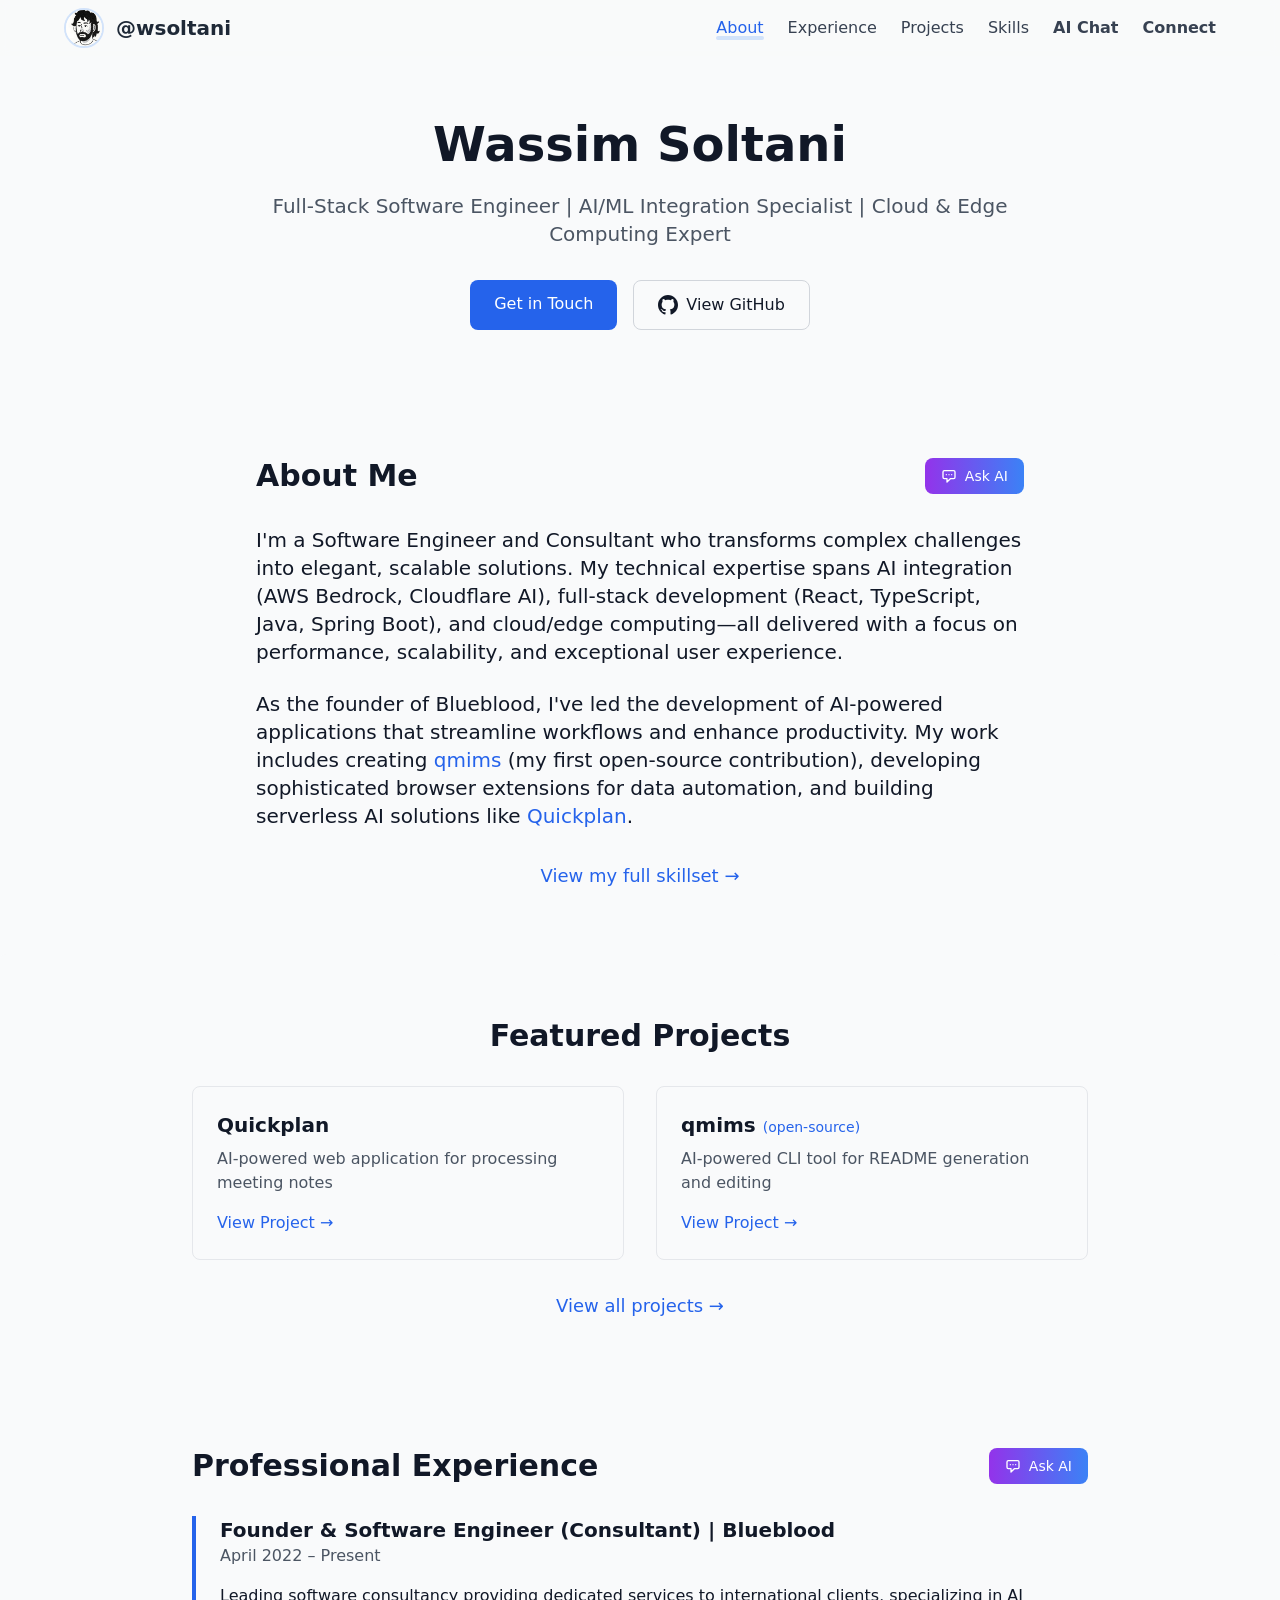
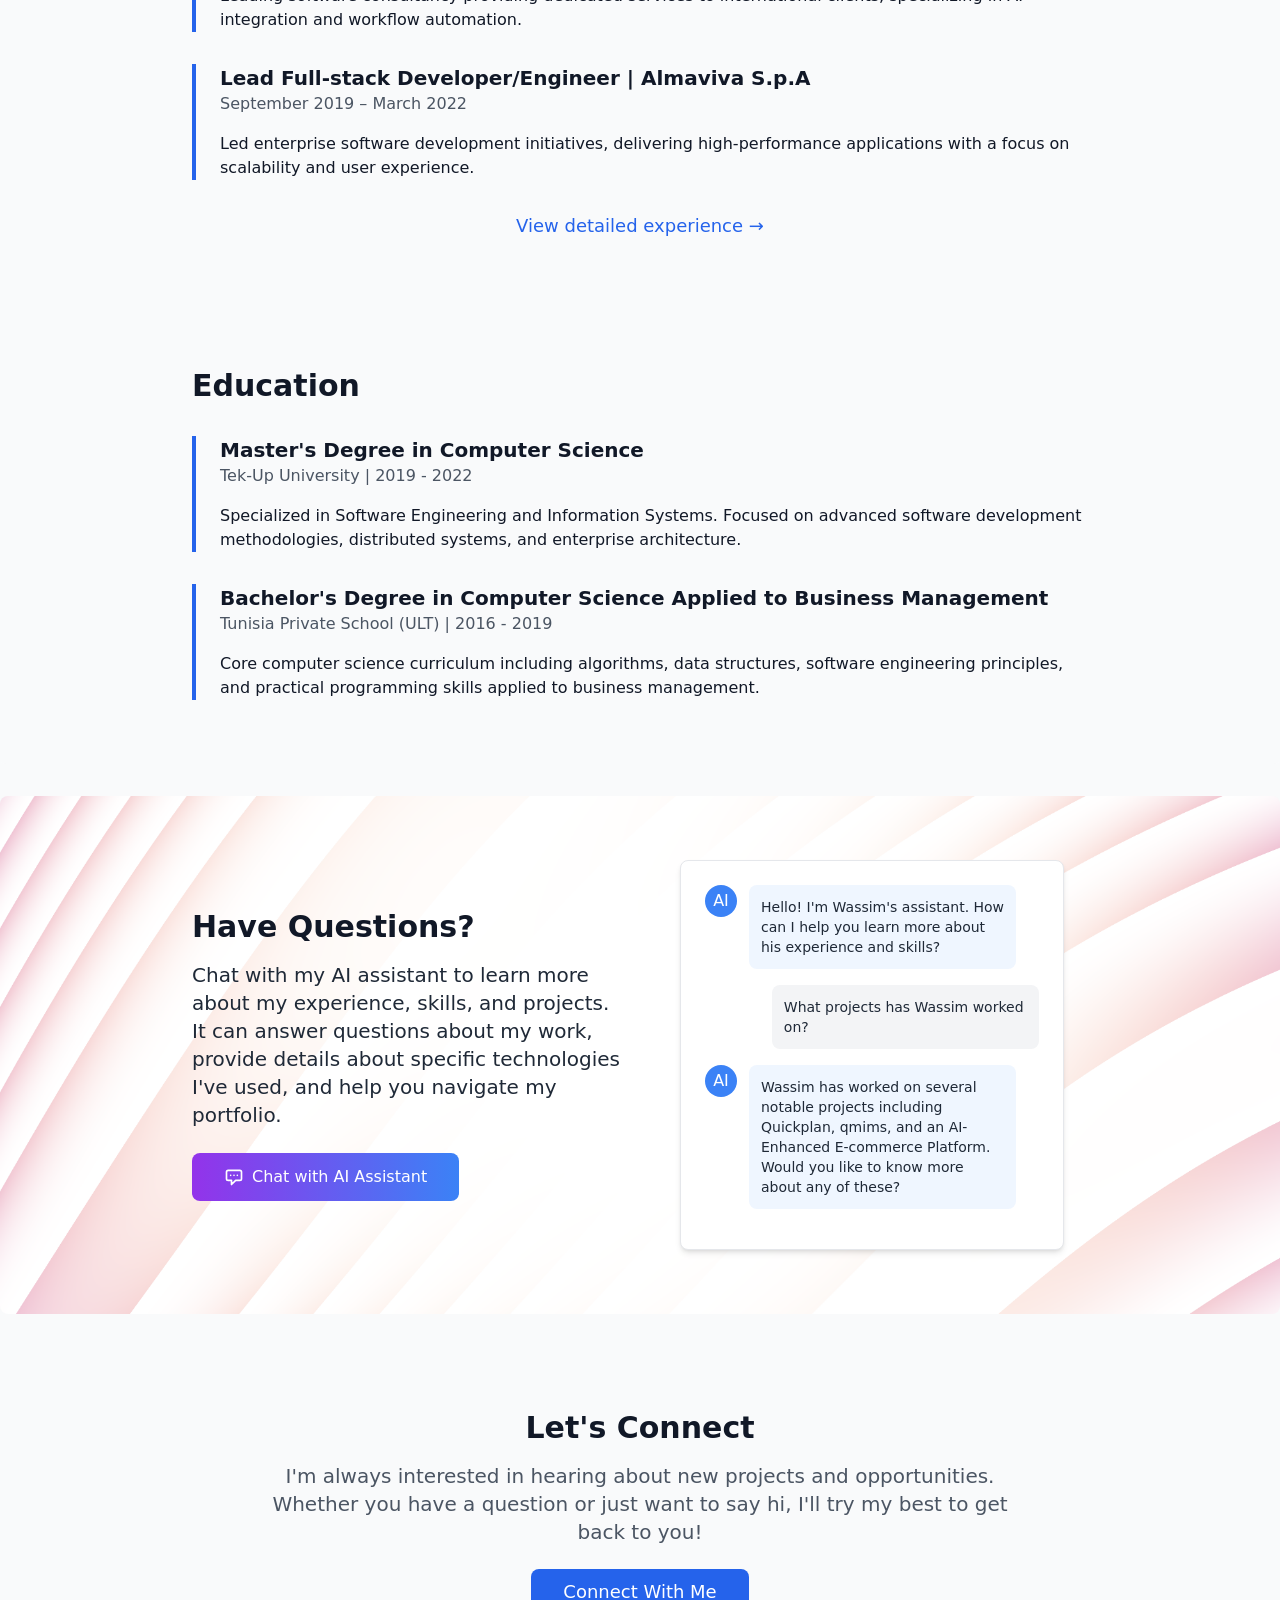
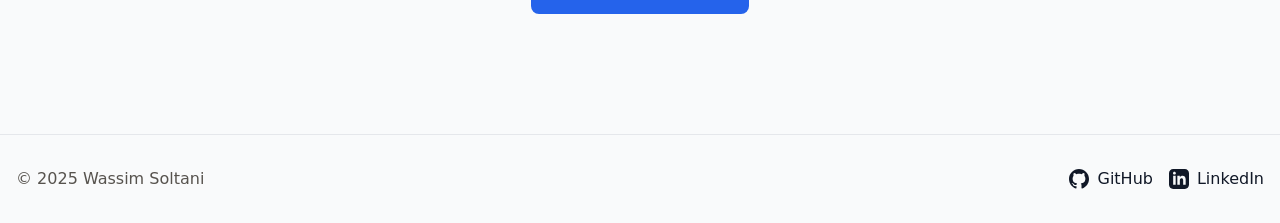
==== commit c668380c: "Update portfolio" ====
--- a/index.html
+++ b/index.html
@@ -4,7 +4,7 @@
       gtag('js', new Date());
 
       gtag('config', 'G-BR3838LWBX');
-    </script><title>Home | Wassim Soltani</title><title>Home | Wassim Soltani</title><link rel="canonical" href="https://wsoltani.github.io/"><meta name="description" content="Portfolio website for Wassim Soltani, a Full-Stack Software Engineer with over 5 years of experience, specializing in AI/ML Integration and Cloud &#38; Edge Computing."><meta name="robots" content="index, follow"><meta property="og:title" content="Home | Wassim Soltani"><meta property="og:type" content="website"><meta property="og:image" content="https://wsoltani.github.io/web-app-manifest-512x512.png"><meta property="og:url" content="https://wsoltani.github.io/"><meta name="twitter:card" content="summary"><link rel="stylesheet" href="/assets/ai-chat.CnZDrg3a.css">
+    </script><title>Home | Wassim Soltani</title><title>Home | Wassim Soltani</title><link rel="canonical" href="https://wsoltani.github.io/"><meta name="description" content="Portfolio website for Wassim Soltani, a Full-Stack Software Engineer with over 5 years of experience, specializing in AI/ML Integration and Cloud &#38; Edge Computing."><meta name="robots" content="index, follow"><meta property="og:title" content="Home | Wassim Soltani"><meta property="og:type" content="website"><meta property="og:image" content="https://wsoltani.github.io/web-app-manifest-512x512.png"><meta property="og:url" content="https://wsoltani.github.io/"><meta name="twitter:card" content="summary"><link rel="stylesheet" href="/assets/ai-chat.R4eZPQyk.css">
 <style>@keyframes glow{0%{box-shadow:0 0 #2563eb66}70%{box-shadow:0 0 0 10px #2563eb00}to{box-shadow:0 0 #2563eb00}}.animate-glow[data-astro-cid-j7pv25f6]{animation:glow 2s ease-in-out infinite}
 </style></head> <body class="bg-gray-50 text-gray-900 dark:bg-gray-900 dark:text-gray-100"> <header class="sticky top-0 z-50 bg-gray-50/80 dark:bg-gray-900/80 backdrop-blur-sm transition-all duration-200" id="header"> <div class="container mx-auto px-8 sm:px-16 py-2"> <nav class="flex items-center gap-8"> <a href="/" class="flex items-center gap-3 group"> <img src="/avatar.png" alt="Profile Avatar" loading="eager" width="40" height="40" decoding="async" class="w-10 h-10 rounded-full object-cover border-2 border-blue-500/20 group-hover:border-blue-500/40 transition-colors"> <span class="font-semibold text-xl text-gray-800 dark:text-gray-200 group-hover:text-blue-600 dark:group-hover:text-blue-400 transition-colors">@wsoltani</span> </a> <!-- Desktop Navigation --> <div class="hidden md:flex items-center gap-6 flex-1 justify-end"> <a href="/" class="transition-colors relative inline-block font-medium text-blue-600 dark:text-blue-400 pointer-events-none" aria-current="page"> About <span class="absolute bottom-0 left-0 w-full h-1 bg-blue-500/20 rounded-full"></span> </a><a href="/experience" class="transition-colors relative inline-block font-medium text-gray-700 dark:text-gray-300 hover:text-blue-600 dark:hover:text-blue-400"> Experience  </a><a href="/projects" class="transition-colors relative inline-block font-medium text-gray-700 dark:text-gray-300 hover:text-blue-600 dark:hover:text-blue-400"> Projects  </a><a href="/skills" class="transition-colors relative inline-block font-medium text-gray-700 dark:text-gray-300 hover:text-blue-600 dark:hover:text-blue-400"> Skills  </a><a href="/ai-chat" class="transition-colors relative inline-block font-semibold text-gray-700 dark:text-gray-300 hover:text-blue-600 dark:hover:text-blue-400"> AI Chat  </a><a href="/connect" class="transition-colors relative inline-block font-semibold text-gray-700 dark:text-gray-300 hover:text-blue-600 dark:hover:text-blue-400"> Connect  </a> </div> <!-- Mobile menu button --> <button id="mobile-menu-button" class="md:hidden ml-auto text-gray-600 dark:text-gray-400 hover:text-gray-900 dark:hover:text-white p-2"> <svg xmlns="http://www.w3.org/2000/svg" class="h-6 w-6" fill="none" viewBox="0 0 24 24" stroke="currentColor"> <path stroke-linecap="round" stroke-linejoin="round" stroke-width="2" d="M4 6h16M4 12h16M4 18h16"></path> </svg> </button> </nav> <!-- Mobile Navigation --> <div id="mobile-menu" class="hidden md:hidden mt-3"> <div class="flex flex-col gap-4 py-2"> <a href="#" class="text-lg transition-colors py-3 px-2 rounded-md font-medium text-blue-600 dark:text-blue-400 bg-blue-50 dark:bg-blue-900/20 pointer-events-none" aria-current="page"> About </a><a href="/experience" class="text-lg transition-colors py-3 px-2 rounded-md font-medium text-gray-700 dark:text-gray-300 hover:text-blue-600 dark:hover:text-blue-400 active:bg-gray-100 dark:active:bg-gray-800"> Experience </a><a href="/projects" class="text-lg transition-colors py-3 px-2 rounded-md font-medium text-gray-700 dark:text-gray-300 hover:text-blue-600 dark:hover:text-blue-400 active:bg-gray-100 dark:active:bg-gray-800"> Projects </a><a href="/skills" class="text-lg transition-colors py-3 px-2 rounded-md font-medium text-gray-700 dark:text-gray-300 hover:text-blue-600 dark:hover:text-blue-400 active:bg-gray-100 dark:active:bg-gray-800"> Skills </a><a href="/ai-chat" class="text-lg transition-colors py-3 px-2 rounded-md font-semibold text-gray-700 dark:text-gray-300 hover:text-blue-600 dark:hover:text-blue-400 active:bg-gray-100 dark:active:bg-gray-800"> AI Chat </a><a href="/connect" class="text-lg transition-colors py-3 px-2 rounded-md font-semibold text-gray-700 dark:text-gray-300 hover:text-blue-600 dark:hover:text-blue-400 active:bg-gray-100 dark:active:bg-gray-800"> Connect </a> </div> </div> </div> </header> <main>   <section class="container mx-auto px-4 py-16" data-astro-cid-j7pv25f6> <div class="max-w-3xl mx-auto text-center" data-astro-cid-j7pv25f6> <h1 class="text-5xl font-bold mb-6" data-astro-cid-j7pv25f6>Wassim Soltani</h1> <p class="text-xl text-gray-600 dark:text-gray-400 mb-8" data-astro-cid-j7pv25f6>
 Full-Stack Software Engineer | AI/ML Integration Specialist | Cloud & Edge Computing Expert
@@ -18,9 +18,9 @@
 I'm a Software Engineer and Consultant who transforms complex challenges into elegant, scalable solutions. My technical expertise spans AI integration (AWS Bedrock, Cloudflare AI), full-stack development (React, TypeScript, Java, Spring Boot), and cloud/edge computing—all delivered with a focus on performance, scalability, and exceptional user experience.
 </p> <p class="text-xl mb-8" data-astro-cid-j7pv25f6>
 As the founder of Blueblood, I've led the development of AI-powered applications that streamline workflows and enhance productivity. My work includes creating <a href="https://qmims.vercel.app" class="text-blue-600 hover:underline" data-astro-cid-j7pv25f6>qmims</a> (my first open-source contribution), developing sophisticated browser extensions for data automation, and building serverless AI solutions like <a href="https://quickplan.blueblood.tech/" class="text-blue-600 hover:underline" data-astro-cid-j7pv25f6>Quickplan</a>.
-</p> <div class="flex justify-center" data-astro-cid-j7pv25f6> <a href="/skills" class="text-blue-600 hover:underline text-lg" data-astro-cid-j7pv25f6>View my full skillset →</a> </div> </div> </section>  <section class="container mx-auto px-4 py-16 bg-gray-50 dark:bg-gray-800 rounded-t-md" data-astro-cid-j7pv25f6> <h2 class="text-3xl font-bold mb-8 text-center" data-astro-cid-j7pv25f6>Featured Projects</h2> <div class="grid md:grid-cols-2 gap-8 max-w-5xl mx-auto" data-astro-cid-j7pv25f6> <div class="border border-gray-200 dark:border-gray-800 rounded-lg p-6 hover:shadow-lg transition-shadow" data-astro-cid-j7pv25f6> <h3 class="text-xl font-semibold mb-2" data-astro-cid-j7pv25f6>Quickplan</h3> <p class="text-gray-600 dark:text-gray-400 mb-4" data-astro-cid-j7pv25f6>AI-powered web application for processing meeting notes</p> <a href="https://quickplan.blueblood.tech/" target="_blank" rel="noopener noreferrer" class="text-blue-600 hover:underline" data-astro-cid-j7pv25f6>View Project →</a> </div> <div class="border border-gray-200 dark:border-gray-800 rounded-lg p-6 hover:shadow-lg transition-shadow" data-astro-cid-j7pv25f6> <h3 class="text-xl font-semibold mb-2" data-astro-cid-j7pv25f6>qmims <span class="text-blue-600 text-sm font-normal" data-astro-cid-j7pv25f6>(open-source)</span></h3> <p class="text-gray-600 dark:text-gray-400 mb-4" data-astro-cid-j7pv25f6>AI-powered CLI tool for README generation and editing</p> <a href="https://qmims.vercel.app/" target="_blank" rel="noopener noreferrer" class="text-blue-600 hover:underline" data-astro-cid-j7pv25f6>View Project →</a> </div> </div> <div class="flex justify-center mt-8" data-astro-cid-j7pv25f6> <a href="/projects" class="text-blue-600 hover:underline text-lg" data-astro-cid-j7pv25f6>View all projects →</a> </div> </section>  <section class="container mx-auto px-4 py-16 bg-gray-50 dark:bg-gray-800" data-astro-cid-j7pv25f6> <div class="max-w-3xl mx-auto" data-astro-cid-j7pv25f6> <div class="flex justify-between items-center mb-8" data-astro-cid-j7pv25f6> <h2 class="text-3xl font-bold" data-astro-cid-j7pv25f6>Professional Experience</h2> <a href="/ai-chat" class="flex items-center gap-2 bg-gradient-to-r from-purple-600 to-blue-500 text-white px-4 py-2 rounded-lg hover:from-purple-700 hover:to-blue-600 transition-all text-sm" data-astro-cid-j7pv25f6> <svg xmlns="http://www.w3.org/2000/svg" class="h-4 w-4" fill="none" viewBox="0 0 24 24" stroke="currentColor" data-astro-cid-j7pv25f6> <path stroke-linecap="round" stroke-linejoin="round" stroke-width="2" d="M8 10h.01M12 10h.01M16 10h.01M9 16H5a2 2 0 01-2-2V6a2 2 0 012-2h14a2 2 0 012 2v8a2 2 0 01-2 2h-5l-5 5v-5z" data-astro-cid-j7pv25f6></path> </svg>
+</p> <div class="flex justify-center" data-astro-cid-j7pv25f6> <a href="/skills" class="text-blue-600 hover:underline text-lg" data-astro-cid-j7pv25f6>View my full skillset →</a> </div> </div> </section>  <section class="container mx-auto px-4 py-16 bg-gray-50 dark:bg-gray-800 rounded-t-md" data-astro-cid-j7pv25f6> <h2 class="text-3xl font-bold mb-8 text-center" data-astro-cid-j7pv25f6>Featured Projects</h2> <div class="grid md:grid-cols-2 gap-8 max-w-4xl mx-auto" data-astro-cid-j7pv25f6> <div class="border border-gray-200 dark:border-gray-800 rounded-lg p-6 hover:shadow-lg transition-shadow" data-astro-cid-j7pv25f6> <h3 class="text-xl font-semibold mb-2" data-astro-cid-j7pv25f6>Quickplan</h3> <p class="text-gray-600 dark:text-gray-400 mb-4" data-astro-cid-j7pv25f6>AI-powered web application for processing meeting notes</p> <a href="https://quickplan.blueblood.tech/" target="_blank" rel="noopener noreferrer" class="text-blue-600 hover:underline" data-astro-cid-j7pv25f6>View Project →</a> </div> <div class="border border-gray-200 dark:border-gray-800 rounded-lg p-6 hover:shadow-lg transition-shadow" data-astro-cid-j7pv25f6> <h3 class="text-xl font-semibold mb-2" data-astro-cid-j7pv25f6>qmims <span class="text-blue-600 text-sm font-normal" data-astro-cid-j7pv25f6>(open-source)</span></h3> <p class="text-gray-600 dark:text-gray-400 mb-4" data-astro-cid-j7pv25f6>AI-powered CLI tool for README generation and editing</p> <a href="https://qmims.vercel.app/" target="_blank" rel="noopener noreferrer" class="text-blue-600 hover:underline" data-astro-cid-j7pv25f6>View Project →</a> </div> </div> <div class="flex justify-center mt-8" data-astro-cid-j7pv25f6> <a href="/projects" class="text-blue-600 hover:underline text-lg" data-astro-cid-j7pv25f6>View all projects →</a> </div> </section>  <section class="container mx-auto px-4 py-16 bg-gray-50 dark:bg-gray-800" data-astro-cid-j7pv25f6> <div class="max-w-4xl mx-auto" data-astro-cid-j7pv25f6> <div class="flex justify-between items-center mb-8" data-astro-cid-j7pv25f6> <h2 class="text-3xl font-bold" data-astro-cid-j7pv25f6>Professional Experience</h2> <a href="/ai-chat" class="flex items-center gap-2 bg-gradient-to-r from-purple-600 to-blue-500 text-white px-4 py-2 rounded-lg hover:from-purple-700 hover:to-blue-600 transition-all text-sm" data-astro-cid-j7pv25f6> <svg xmlns="http://www.w3.org/2000/svg" class="h-4 w-4" fill="none" viewBox="0 0 24 24" stroke="currentColor" data-astro-cid-j7pv25f6> <path stroke-linecap="round" stroke-linejoin="round" stroke-width="2" d="M8 10h.01M12 10h.01M16 10h.01M9 16H5a2 2 0 01-2-2V6a2 2 0 012-2h14a2 2 0 012 2v8a2 2 0 01-2 2h-5l-5 5v-5z" data-astro-cid-j7pv25f6></path> </svg>
 Ask AI
-</a> </div> <div class="space-y-8" data-astro-cid-j7pv25f6> <div class="border-l-4 border-blue-600 pl-6" data-astro-cid-j7pv25f6> <h3 class="text-xl font-semibold" data-astro-cid-j7pv25f6>Founder & Software Engineer (Consultant) | Blueblood</h3> <p class="text-gray-600 dark:text-gray-400" data-astro-cid-j7pv25f6>April 2022 – Present</p> <p class="mt-4" data-astro-cid-j7pv25f6>Leading software consultancy providing dedicated services to international clients, specializing in AI integration and workflow automation.</p> </div> <div class="border-l-4 border-blue-600 pl-6" data-astro-cid-j7pv25f6> <h3 class="text-xl font-semibold" data-astro-cid-j7pv25f6>Lead Full-stack Developer/Engineer | Almaviva S.p.A</h3> <p class="text-gray-600 dark:text-gray-400" data-astro-cid-j7pv25f6>September 2019 – March 2022</p> <p class="mt-4" data-astro-cid-j7pv25f6>Led enterprise software development initiatives, delivering high-performance applications with a focus on scalability and user experience.</p> </div> </div> <div class="flex justify-center mt-8" data-astro-cid-j7pv25f6> <a href="/experience" class="text-blue-600 hover:underline text-lg" data-astro-cid-j7pv25f6>View detailed experience →</a> </div> </div> </section>  <section class="container mx-auto px-4 py-16 bg-gray-50 dark:bg-gray-800 rounded-b-md" data-astro-cid-j7pv25f6> <div class="max-w-3xl mx-auto" data-astro-cid-j7pv25f6> <h2 class="text-3xl font-bold mb-8" data-astro-cid-j7pv25f6>Education</h2> <div class="space-y-8" data-astro-cid-j7pv25f6> <div class="border-l-4 border-blue-600 pl-6" data-astro-cid-j7pv25f6> <h3 class="text-xl font-semibold" data-astro-cid-j7pv25f6>Master's Degree in Computer Science</h3> <p class="text-gray-600 dark:text-gray-400" data-astro-cid-j7pv25f6>Tek-Up University | 2019 - 2022</p> <p class="mt-4" data-astro-cid-j7pv25f6>Specialized in Software Engineering and Information Systems. Focused on advanced software development methodologies, distributed systems, and enterprise architecture.</p> </div> <div class="border-l-4 border-blue-600 pl-6" data-astro-cid-j7pv25f6> <h3 class="text-xl font-semibold" data-astro-cid-j7pv25f6>Bachelor's Degree in Computer Science Applied to Business Management</h3> <p class="text-gray-600 dark:text-gray-400" data-astro-cid-j7pv25f6>Tunisia Private School (ULT) | 2016 - 2019</p> <p class="mt-4" data-astro-cid-j7pv25f6>Core computer science curriculum including algorithms, data structures, software engineering principles, and practical programming skills applied to business management.</p> </div> </div> </div> </section>  <section class="container mx-auto px-4 py-16 rounded-lg my-8 relative" style="background-image: url('/hero.webp'); background-size: cover; background-position: center;" data-astro-cid-j7pv25f6> <div class="max-w-4xl mx-auto flex flex-col md:flex-row items-center gap-8" data-astro-cid-j7pv25f6> <div class="md:w-1/2" data-astro-cid-j7pv25f6> <h2 class="text-3xl font-bold mb-4 text-gray-900 dark:text-gray-900" data-astro-cid-j7pv25f6>Have Questions?</h2> <p class="text-xl text-gray-800 dark:text-gray-800 mb-6" data-astro-cid-j7pv25f6>
+</a> </div> <div class="space-y-8" data-astro-cid-j7pv25f6> <div class="border-l-4 border-blue-600 pl-6" data-astro-cid-j7pv25f6> <h3 class="text-xl font-semibold" data-astro-cid-j7pv25f6>Founder & Software Engineer (Consultant) | Blueblood</h3> <p class="text-gray-600 dark:text-gray-400" data-astro-cid-j7pv25f6>April 2022 – Present</p> <p class="mt-4" data-astro-cid-j7pv25f6>Leading software consultancy providing dedicated services to international clients, specializing in AI integration and workflow automation.</p> </div> <div class="border-l-4 border-blue-600 pl-6" data-astro-cid-j7pv25f6> <h3 class="text-xl font-semibold" data-astro-cid-j7pv25f6>Lead Full-stack Developer/Engineer | Almaviva S.p.A</h3> <p class="text-gray-600 dark:text-gray-400" data-astro-cid-j7pv25f6>September 2019 – March 2022</p> <p class="mt-4" data-astro-cid-j7pv25f6>Led enterprise software development initiatives, delivering high-performance applications with a focus on scalability and user experience.</p> </div> </div> <div class="flex justify-center mt-8" data-astro-cid-j7pv25f6> <a href="/experience" class="text-blue-600 hover:underline text-lg" data-astro-cid-j7pv25f6>View detailed experience →</a> </div> </div> </section>  <section class="container mx-auto px-4 py-16 bg-gray-50 dark:bg-gray-800 rounded-b-md" data-astro-cid-j7pv25f6> <div class="max-w-4xl mx-auto" data-astro-cid-j7pv25f6> <h2 class="text-3xl font-bold mb-8" data-astro-cid-j7pv25f6>Education</h2> <div class="space-y-8" data-astro-cid-j7pv25f6> <div class="border-l-4 border-blue-600 pl-6" data-astro-cid-j7pv25f6> <h3 class="text-xl font-semibold" data-astro-cid-j7pv25f6>Master's Degree in Computer Science</h3> <p class="text-gray-600 dark:text-gray-400" data-astro-cid-j7pv25f6>Tek-Up University | 2019 - 2022</p> <p class="mt-4" data-astro-cid-j7pv25f6>Specialized in Software Engineering and Information Systems. Focused on advanced software development methodologies, distributed systems, and enterprise architecture.</p> </div> <div class="border-l-4 border-blue-600 pl-6" data-astro-cid-j7pv25f6> <h3 class="text-xl font-semibold" data-astro-cid-j7pv25f6>Bachelor's Degree in Computer Science Applied to Business Management</h3> <p class="text-gray-600 dark:text-gray-400" data-astro-cid-j7pv25f6>Tunisia Private School (ULT) | 2016 - 2019</p> <p class="mt-4" data-astro-cid-j7pv25f6>Core computer science curriculum including algorithms, data structures, software engineering principles, and practical programming skills applied to business management.</p> </div> </div> </div> </section>  <section class="container mx-auto px-4 py-16 rounded-lg my-8 relative" style="background-image: url('/hero.webp'); background-size: cover; background-position: center;" data-astro-cid-j7pv25f6> <div class="max-w-4xl mx-auto flex flex-col md:flex-row items-center gap-8" data-astro-cid-j7pv25f6> <div class="md:w-1/2" data-astro-cid-j7pv25f6> <h2 class="text-3xl font-bold mb-4 text-gray-900 dark:text-gray-900" data-astro-cid-j7pv25f6>Have Questions?</h2> <p class="text-xl text-gray-800 dark:text-gray-800 mb-6" data-astro-cid-j7pv25f6>
 Chat with my AI assistant to learn more about my experience, skills, and projects. It can answer questions about my work, provide details about specific technologies I've used, and help you navigate my portfolio.
 </p> <a href="/ai-chat" class="inline-flex items-center gap-2 bg-gradient-to-r from-purple-600 to-blue-500 text-white px-8 py-3 rounded-lg hover:from-purple-700 hover:to-blue-600 transition-all" data-astro-cid-j7pv25f6> <svg xmlns="http://www.w3.org/2000/svg" class="h-5 w-5" fill="none" viewBox="0 0 24 24" stroke="currentColor" data-astro-cid-j7pv25f6> <path stroke-linecap="round" stroke-linejoin="round" stroke-width="2" d="M8 10h.01M12 10h.01M16 10h.01M9 16H5a2 2 0 01-2-2V6a2 2 0 012-2h14a2 2 0 012 2v8a2 2 0 01-2 2h-5l-5 5v-5z" data-astro-cid-j7pv25f6></path> </svg>
 Chat with AI Assistant
--- a/assets/ai-chat.R4eZPQyk.css
+++ b/assets/ai-chat.R4eZPQyk.css
@@ -0,0 +1 @@
+*,:before,:after{--tw-border-spacing-x: 0;--tw-border-spacing-y: 0;--tw-translate-x: 0;--tw-translate-y: 0;--tw-rotate: 0;--tw-skew-x: 0;--tw-skew-y: 0;--tw-scale-x: 1;--tw-scale-y: 1;--tw-pan-x: ;--tw-pan-y: ;--tw-pinch-zoom: ;--tw-scroll-snap-strictness: proximity;--tw-gradient-from-position: ;--tw-gradient-via-position: ;--tw-gradient-to-position: ;--tw-ordinal: ;--tw-slashed-zero: ;--tw-numeric-figure: ;--tw-numeric-spacing: ;--tw-numeric-fraction: ;--tw-ring-inset: ;--tw-ring-offset-width: 0px;--tw-ring-offset-color: #fff;--tw-ring-color: rgb(59 130 246 / .5);--tw-ring-offset-shadow: 0 0 #0000;--tw-ring-shadow: 0 0 #0000;--tw-shadow: 0 0 #0000;--tw-shadow-colored: 0 0 #0000;--tw-blur: ;--tw-brightness: ;--tw-contrast: ;--tw-grayscale: ;--tw-hue-rotate: ;--tw-invert: ;--tw-saturate: ;--tw-sepia: ;--tw-drop-shadow: ;--tw-backdrop-blur: ;--tw-backdrop-brightness: ;--tw-backdrop-contrast: ;--tw-backdrop-grayscale: ;--tw-backdrop-hue-rotate: ;--tw-backdrop-invert: ;--tw-backdrop-opacity: ;--tw-backdrop-saturate: ;--tw-backdrop-sepia: ;--tw-contain-size: ;--tw-contain-layout: ;--tw-contain-paint: ;--tw-contain-style: }::backdrop{--tw-border-spacing-x: 0;--tw-border-spacing-y: 0;--tw-translate-x: 0;--tw-translate-y: 0;--tw-rotate: 0;--tw-skew-x: 0;--tw-skew-y: 0;--tw-scale-x: 1;--tw-scale-y: 1;--tw-pan-x: ;--tw-pan-y: ;--tw-pinch-zoom: ;--tw-scroll-snap-strictness: proximity;--tw-gradient-from-position: ;--tw-gradient-via-position: ;--tw-gradient-to-position: ;--tw-ordinal: ;--tw-slashed-zero: ;--tw-numeric-figure: ;--tw-numeric-spacing: ;--tw-numeric-fraction: ;--tw-ring-inset: ;--tw-ring-offset-width: 0px;--tw-ring-offset-color: #fff;--tw-ring-color: rgb(59 130 246 / .5);--tw-ring-offset-shadow: 0 0 #0000;--tw-ring-shadow: 0 0 #0000;--tw-shadow: 0 0 #0000;--tw-shadow-colored: 0 0 #0000;--tw-blur: ;--tw-brightness: ;--tw-contrast: ;--tw-grayscale: ;--tw-hue-rotate: ;--tw-invert: ;--tw-saturate: ;--tw-sepia: ;--tw-drop-shadow: ;--tw-backdrop-blur: ;--tw-backdrop-brightness: ;--tw-backdrop-contrast: ;--tw-backdrop-grayscale: ;--tw-backdrop-hue-rotate: ;--tw-backdrop-invert: ;--tw-backdrop-opacity: ;--tw-backdrop-saturate: ;--tw-backdrop-sepia: ;--tw-contain-size: ;--tw-contain-layout: ;--tw-contain-paint: ;--tw-contain-style: }*,:before,:after{box-sizing:border-box;border-width:0;border-style:solid;border-color:#e5e7eb}:before,:after{--tw-content: ""}html,:host{line-height:1.5;-webkit-text-size-adjust:100%;-moz-tab-size:4;-o-tab-size:4;tab-size:4;font-family:ui-sans-serif,system-ui,sans-serif,"Apple Color Emoji","Segoe UI Emoji",Segoe UI Symbol,"Noto Color Emoji";font-feature-settings:normal;font-variation-settings:normal;-webkit-tap-highlight-color:transparent}body{margin:0;line-height:inherit}hr{height:0;color:inherit;border-top-width:1px}abbr:where([title]){-webkit-text-decoration:underline dotted;text-decoration:underline dotted}h1,h2,h3,h4,h5,h6{font-size:inherit;font-weight:inherit}a{color:inherit;text-decoration:inherit}b,strong{font-weight:bolder}code,kbd,samp,pre{font-family:ui-monospace,SFMono-Regular,Menlo,Monaco,Consolas,Liberation Mono,Courier New,monospace;font-feature-settings:normal;font-variation-settings:normal;font-size:1em}small{font-size:80%}sub,sup{font-size:75%;line-height:0;position:relative;vertical-align:baseline}sub{bottom:-.25em}sup{top:-.5em}table{text-indent:0;border-color:inherit;border-collapse:collapse}button,input,optgroup,select,textarea{font-family:inherit;font-feature-settings:inherit;font-variation-settings:inherit;font-size:100%;font-weight:inherit;line-height:inherit;letter-spacing:inherit;color:inherit;margin:0;padding:0}button,select{text-transform:none}button,input:where([type=button]),input:where([type=reset]),input:where([type=submit]){-webkit-appearance:button;background-color:transparent;background-image:none}:-moz-focusring{outline:auto}:-moz-ui-invalid{box-shadow:none}progress{vertical-align:baseline}::-webkit-inner-spin-button,::-webkit-outer-spin-button{height:auto}[type=search]{-webkit-appearance:textfield;outline-offset:-2px}::-webkit-search-decoration{-webkit-appearance:none}::-webkit-file-upload-button{-webkit-appearance:button;font:inherit}summary{display:list-item}blockquote,dl,dd,h1,h2,h3,h4,h5,h6,hr,figure,p,pre{margin:0}fieldset{margin:0;padding:0}legend{padding:0}ol,ul,menu{list-style:none;margin:0;padding:0}dialog{padding:0}textarea{resize:vertical}input::-moz-placeholder,textarea::-moz-placeholder{opacity:1;color:#9ca3af}input::placeholder,textarea::placeholder{opacity:1;color:#9ca3af}button,[role=button]{cursor:pointer}:disabled{cursor:default}img,svg,video,canvas,audio,iframe,embed,object{display:block;vertical-align:middle}img,video{max-width:100%;height:auto}[hidden]:where(:not([hidden=until-found])){display:none}*{scrollbar-color:initial;scrollbar-width:initial}.container{width:100%}@media (min-width: 640px){.container{max-width:640px}}@media (min-width: 768px){.container{max-width:768px}}@media (min-width: 1024px){.container{max-width:1024px}}@media (min-width: 1280px){.container{max-width:1280px}}@media (min-width: 1536px){.container{max-width:1536px}}.pointer-events-none{pointer-events:none}.absolute{position:absolute}.relative{position:relative}.sticky{position:sticky}.bottom-0{bottom:0}.left-0{left:0}.right-16{right:4rem}.right-4{right:1rem}.top-0{top:0}.top-1\/2{top:50%}.z-50{z-index:50}.mx-auto{margin-left:auto;margin-right:auto}.my-8{margin-top:2rem;margin-bottom:2rem}.mb-10{margin-bottom:2.5rem}.mb-12{margin-bottom:3rem}.mb-16{margin-bottom:4rem}.mb-2{margin-bottom:.5rem}.mb-4{margin-bottom:1rem}.mb-6{margin-bottom:1.5rem}.mb-8{margin-bottom:2rem}.ml-1{margin-left:.25rem}.ml-3{margin-left:.75rem}.ml-auto{margin-left:auto}.mr-2{margin-right:.5rem}.mr-3{margin-right:.75rem}.mt-0\.5{margin-top:.125rem}.mt-16{margin-top:4rem}.mt-2{margin-top:.5rem}.mt-3{margin-top:.75rem}.mt-4{margin-top:1rem}.mt-6{margin-top:1.5rem}.mt-8{margin-top:2rem}.block{display:block}.inline-block{display:inline-block}.flex{display:flex}.inline-flex{display:inline-flex}.grid{display:grid}.hidden{display:none}.h-1{height:.25rem}.h-10{height:2.5rem}.h-2{height:.5rem}.h-4{height:1rem}.h-5{height:1.25rem}.h-6{height:1.5rem}.h-8{height:2rem}.h-\[425px\]{height:425px}.w-10{width:2.5rem}.w-2{width:.5rem}.w-4{width:1rem}.w-5{width:1.25rem}.w-6{width:1.5rem}.w-8{width:2rem}.w-auto{width:auto}.w-full{width:100%}.max-w-2xl{max-width:42rem}.max-w-3xl{max-width:48rem}.max-w-4xl{max-width:56rem}.max-w-\[80\%\]{max-width:80%}.max-w-none{max-width:none}.max-w-sm{max-width:24rem}.max-w-xl{max-width:36rem}.flex-1{flex:1 1 0%}.flex-shrink-0{flex-shrink:0}.-translate-y-1\/2{--tw-translate-y: -50%;transform:translate(var(--tw-translate-x),var(--tw-translate-y)) rotate(var(--tw-rotate)) skew(var(--tw-skew-x)) skewY(var(--tw-skew-y)) scaleX(var(--tw-scale-x)) scaleY(var(--tw-scale-y))}.transform{transform:translate(var(--tw-translate-x),var(--tw-translate-y)) rotate(var(--tw-rotate)) skew(var(--tw-skew-x)) skewY(var(--tw-skew-y)) scaleX(var(--tw-scale-x)) scaleY(var(--tw-scale-y))}@keyframes bounce{0%,to{transform:translateY(-25%);animation-timing-function:cubic-bezier(.8,0,1,1)}50%{transform:none;animation-timing-function:cubic-bezier(0,0,.2,1)}}.animate-bounce{animation:bounce 1s infinite}@keyframes spin{to{transform:rotate(360deg)}}.animate-spin{animation:spin 1s linear infinite}.cursor-not-allowed{cursor:not-allowed}.list-inside{list-style-position:inside}.list-disc{list-style-type:disc}.flex-row-reverse{flex-direction:row-reverse}.flex-col{flex-direction:column}.flex-wrap{flex-wrap:wrap}.items-start{align-items:flex-start}.items-center{align-items:center}.justify-end{justify-content:flex-end}.justify-center{justify-content:center}.justify-between{justify-content:space-between}.gap-1{gap:.25rem}.gap-2{gap:.5rem}.gap-3{gap:.75rem}.gap-4{gap:1rem}.gap-6{gap:1.5rem}.gap-8{gap:2rem}.space-y-2>:not([hidden])~:not([hidden]){--tw-space-y-reverse: 0;margin-top:calc(.5rem * calc(1 - var(--tw-space-y-reverse)));margin-bottom:calc(.5rem * var(--tw-space-y-reverse))}.space-y-4>:not([hidden])~:not([hidden]){--tw-space-y-reverse: 0;margin-top:calc(1rem * calc(1 - var(--tw-space-y-reverse)));margin-bottom:calc(1rem * var(--tw-space-y-reverse))}.space-y-6>:not([hidden])~:not([hidden]){--tw-space-y-reverse: 0;margin-top:calc(1.5rem * calc(1 - var(--tw-space-y-reverse)));margin-bottom:calc(1.5rem * var(--tw-space-y-reverse))}.space-y-8>:not([hidden])~:not([hidden]){--tw-space-y-reverse: 0;margin-top:calc(2rem * calc(1 - var(--tw-space-y-reverse)));margin-bottom:calc(2rem * var(--tw-space-y-reverse))}.self-start{align-self:flex-start}.overflow-y-auto{overflow-y:auto}.whitespace-pre-wrap{white-space:pre-wrap}.rounded-full{border-radius:9999px}.rounded-lg{border-radius:.5rem}.rounded-md{border-radius:.375rem}.rounded-b-md{border-bottom-right-radius:.375rem;border-bottom-left-radius:.375rem}.rounded-t-md{border-top-left-radius:.375rem;border-top-right-radius:.375rem}.border{border-width:1px}.border-2{border-width:2px}.border-l-4{border-left-width:4px}.border-t{border-top-width:1px}.border-blue-500\/20{border-color:#3b82f633}.border-blue-600{--tw-border-opacity: 1;border-color:rgb(37 99 235 / var(--tw-border-opacity, 1))}.border-gray-200{--tw-border-opacity: 1;border-color:rgb(229 231 235 / var(--tw-border-opacity, 1))}.border-gray-300{--tw-border-opacity: 1;border-color:rgb(209 213 219 / var(--tw-border-opacity, 1))}.bg-blue-50{--tw-bg-opacity: 1;background-color:rgb(239 246 255 / var(--tw-bg-opacity, 1))}.bg-blue-500{--tw-bg-opacity: 1;background-color:rgb(59 130 246 / var(--tw-bg-opacity, 1))}.bg-blue-500\/20{background-color:#3b82f633}.bg-blue-500\/5{background-color:#3b82f60d}.bg-blue-600{--tw-bg-opacity: 1;background-color:rgb(37 99 235 / var(--tw-bg-opacity, 1))}.bg-gray-100{--tw-bg-opacity: 1;background-color:rgb(243 244 246 / var(--tw-bg-opacity, 1))}.bg-gray-50{--tw-bg-opacity: 1;background-color:rgb(249 250 251 / var(--tw-bg-opacity, 1))}.bg-gray-50\/80{background-color:#f9fafbcc}.bg-gray-500{--tw-bg-opacity: 1;background-color:rgb(107 114 128 / var(--tw-bg-opacity, 1))}.bg-green-100{--tw-bg-opacity: 1;background-color:rgb(220 252 231 / var(--tw-bg-opacity, 1))}.bg-green-500{--tw-bg-opacity: 1;background-color:rgb(34 197 94 / var(--tw-bg-opacity, 1))}.bg-red-100{--tw-bg-opacity: 1;background-color:rgb(254 226 226 / var(--tw-bg-opacity, 1))}.bg-white{--tw-bg-opacity: 1;background-color:rgb(255 255 255 / var(--tw-bg-opacity, 1))}.bg-gradient-to-r{background-image:linear-gradient(to right,var(--tw-gradient-stops))}.from-blue-600{--tw-gradient-from: #2563eb var(--tw-gradient-from-position);--tw-gradient-to: rgb(37 99 235 / 0) var(--tw-gradient-to-position);--tw-gradient-stops: var(--tw-gradient-from), var(--tw-gradient-to)}.from-purple-600{--tw-gradient-from: #9333ea var(--tw-gradient-from-position);--tw-gradient-to: rgb(147 51 234 / 0) var(--tw-gradient-to-position);--tw-gradient-stops: var(--tw-gradient-from), var(--tw-gradient-to)}.to-blue-400{--tw-gradient-to: #60a5fa var(--tw-gradient-to-position)}.to-blue-500{--tw-gradient-to: #3b82f6 var(--tw-gradient-to-position)}.bg-clip-text{-webkit-background-clip:text;background-clip:text}.object-cover{-o-object-fit:cover;object-fit:cover}.p-1{padding:.25rem}.p-2{padding:.5rem}.p-3{padding:.75rem}.p-4{padding:1rem}.p-6{padding:1.5rem}.p-8{padding:2rem}.px-2{padding-left:.5rem;padding-right:.5rem}.px-4{padding-left:1rem;padding-right:1rem}.px-6{padding-left:1.5rem;padding-right:1.5rem}.px-8{padding-left:2rem;padding-right:2rem}.py-16{padding-top:4rem;padding-bottom:4rem}.py-2{padding-top:.5rem;padding-bottom:.5rem}.py-3{padding-top:.75rem;padding-bottom:.75rem}.py-4{padding-top:1rem;padding-bottom:1rem}.py-8{padding-top:2rem;padding-bottom:2rem}.pl-5{padding-left:1.25rem}.pl-6{padding-left:1.5rem}.pt-4{padding-top:1rem}.text-center{text-align:center}.text-start{text-align:start}.text-2xl{font-size:1.5rem;line-height:2rem}.text-3xl{font-size:1.875rem;line-height:2.25rem}.text-4xl{font-size:2.25rem;line-height:2.5rem}.text-5xl{font-size:3rem;line-height:1}.text-lg{font-size:1.125rem;line-height:1.75rem}.text-sm{font-size:.875rem;line-height:1.25rem}.text-xl{font-size:1.25rem;line-height:1.75rem}.font-bold{font-weight:700}.font-medium{font-weight:500}.font-normal{font-weight:400}.font-semibold{font-weight:600}.text-blue-600{--tw-text-opacity: 1;color:rgb(37 99 235 / var(--tw-text-opacity, 1))}.text-blue-700{--tw-text-opacity: 1;color:rgb(29 78 216 / var(--tw-text-opacity, 1))}.text-gray-400{--tw-text-opacity: 1;color:rgb(156 163 175 / var(--tw-text-opacity, 1))}.text-gray-500{--tw-text-opacity: 1;color:rgb(107 114 128 / var(--tw-text-opacity, 1))}.text-gray-600{--tw-text-opacity: 1;color:rgb(75 85 99 / var(--tw-text-opacity, 1))}.text-gray-700{--tw-text-opacity: 1;color:rgb(55 65 81 / var(--tw-text-opacity, 1))}.text-gray-800{--tw-text-opacity: 1;color:rgb(31 41 55 / var(--tw-text-opacity, 1))}.text-gray-900{--tw-text-opacity: 1;color:rgb(17 24 39 / var(--tw-text-opacity, 1))}.text-green-800{--tw-text-opacity: 1;color:rgb(22 101 52 / var(--tw-text-opacity, 1))}.text-red-800{--tw-text-opacity: 1;color:rgb(153 27 27 / var(--tw-text-opacity, 1))}.text-stone-600{--tw-text-opacity: 1;color:rgb(87 83 78 / var(--tw-text-opacity, 1))}.text-transparent{color:transparent}.text-white{--tw-text-opacity: 1;color:rgb(255 255 255 / var(--tw-text-opacity, 1))}.opacity-0{opacity:0}.opacity-25{opacity:.25}.opacity-50{opacity:.5}.opacity-75{opacity:.75}.shadow{--tw-shadow: 0 1px 3px 0 rgb(0 0 0 / .1), 0 1px 2px -1px rgb(0 0 0 / .1);--tw-shadow-colored: 0 1px 3px 0 var(--tw-shadow-color), 0 1px 2px -1px var(--tw-shadow-color);box-shadow:var(--tw-ring-offset-shadow, 0 0 #0000),var(--tw-ring-shadow, 0 0 #0000),var(--tw-shadow)}.shadow-md{--tw-shadow: 0 4px 6px -1px rgb(0 0 0 / .1), 0 2px 4px -2px rgb(0 0 0 / .1);--tw-shadow-colored: 0 4px 6px -1px var(--tw-shadow-color), 0 2px 4px -2px var(--tw-shadow-color);box-shadow:var(--tw-ring-offset-shadow, 0 0 #0000),var(--tw-ring-shadow, 0 0 #0000),var(--tw-shadow)}.shadow-sm{--tw-shadow: 0 1px 2px 0 rgb(0 0 0 / .05);--tw-shadow-colored: 0 1px 2px 0 var(--tw-shadow-color);box-shadow:var(--tw-ring-offset-shadow, 0 0 #0000),var(--tw-ring-shadow, 0 0 #0000),var(--tw-shadow)}.blur{--tw-blur: blur(8px);filter:var(--tw-blur) var(--tw-brightness) var(--tw-contrast) var(--tw-grayscale) var(--tw-hue-rotate) var(--tw-invert) var(--tw-saturate) var(--tw-sepia) var(--tw-drop-shadow)}.backdrop-blur-sm{--tw-backdrop-blur: blur(4px);-webkit-backdrop-filter:var(--tw-backdrop-blur) var(--tw-backdrop-brightness) var(--tw-backdrop-contrast) var(--tw-backdrop-grayscale) var(--tw-backdrop-hue-rotate) var(--tw-backdrop-invert) var(--tw-backdrop-opacity) var(--tw-backdrop-saturate) var(--tw-backdrop-sepia);backdrop-filter:var(--tw-backdrop-blur) var(--tw-backdrop-brightness) var(--tw-backdrop-contrast) var(--tw-backdrop-grayscale) var(--tw-backdrop-hue-rotate) var(--tw-backdrop-invert) var(--tw-backdrop-opacity) var(--tw-backdrop-saturate) var(--tw-backdrop-sepia)}.backdrop-filter{-webkit-backdrop-filter:var(--tw-backdrop-blur) var(--tw-backdrop-brightness) var(--tw-backdrop-contrast) var(--tw-backdrop-grayscale) var(--tw-backdrop-hue-rotate) var(--tw-backdrop-invert) var(--tw-backdrop-opacity) var(--tw-backdrop-saturate) var(--tw-backdrop-sepia);backdrop-filter:var(--tw-backdrop-blur) var(--tw-backdrop-brightness) var(--tw-backdrop-contrast) var(--tw-backdrop-grayscale) var(--tw-backdrop-hue-rotate) var(--tw-backdrop-invert) var(--tw-backdrop-opacity) var(--tw-backdrop-saturate) var(--tw-backdrop-sepia)}.transition{transition-property:color,background-color,border-color,text-decoration-color,fill,stroke,opacity,box-shadow,transform,filter,-webkit-backdrop-filter;transition-property:color,background-color,border-color,text-decoration-color,fill,stroke,opacity,box-shadow,transform,filter,backdrop-filter;transition-property:color,background-color,border-color,text-decoration-color,fill,stroke,opacity,box-shadow,transform,filter,backdrop-filter,-webkit-backdrop-filter;transition-timing-function:cubic-bezier(.4,0,.2,1);transition-duration:.15s}.transition-all{transition-property:all;transition-timing-function:cubic-bezier(.4,0,.2,1);transition-duration:.15s}.transition-colors{transition-property:color,background-color,border-color,text-decoration-color,fill,stroke;transition-timing-function:cubic-bezier(.4,0,.2,1);transition-duration:.15s}.transition-opacity{transition-property:opacity;transition-timing-function:cubic-bezier(.4,0,.2,1);transition-duration:.15s}.transition-shadow{transition-property:box-shadow;transition-timing-function:cubic-bezier(.4,0,.2,1);transition-duration:.15s}.duration-200{transition-duration:.2s}.ease-in-out{transition-timing-function:cubic-bezier(.4,0,.2,1)}.scrollbar-thin::-webkit-scrollbar-track{background-color:var(--scrollbar-track);border-radius:var(--scrollbar-track-radius)}.scrollbar-thin::-webkit-scrollbar-thumb{background-color:var(--scrollbar-thumb);border-radius:var(--scrollbar-thumb-radius)}.scrollbar-thin::-webkit-scrollbar-corner{background-color:var(--scrollbar-corner);border-radius:var(--scrollbar-corner-radius)}.scrollbar-thin{scrollbar-width:thin;scrollbar-color:var(--scrollbar-thumb, initial) var(--scrollbar-track, initial)}.scrollbar-thin::-webkit-scrollbar{display:block;width:8px;height:8px}.scrollbar-track-transparent{--scrollbar-track: transparent}.scrollbar-thumb-gray-300{--scrollbar-thumb: #d1d5db}.hover\:bg-blue-500\/10:hover{background-color:#3b82f61a}.hover\:bg-blue-700:hover{--tw-bg-opacity: 1;background-color:rgb(29 78 216 / var(--tw-bg-opacity, 1))}.hover\:bg-gray-100:hover{--tw-bg-opacity: 1;background-color:rgb(243 244 246 / var(--tw-bg-opacity, 1))}.hover\:from-purple-700:hover{--tw-gradient-from: #7e22ce var(--tw-gradient-from-position);--tw-gradient-to: rgb(126 34 206 / 0) var(--tw-gradient-to-position);--tw-gradient-stops: var(--tw-gradient-from), var(--tw-gradient-to)}.hover\:to-blue-600:hover{--tw-gradient-to: #2563eb var(--tw-gradient-to-position)}.hover\:text-blue-600:hover{--tw-text-opacity: 1;color:rgb(37 99 235 / var(--tw-text-opacity, 1))}.hover\:text-gray-900:hover{--tw-text-opacity: 1;color:rgb(17 24 39 / var(--tw-text-opacity, 1))}.hover\:underline:hover{text-decoration-line:underline}.hover\:shadow-lg:hover{--tw-shadow: 0 10px 15px -3px rgb(0 0 0 / .1), 0 4px 6px -4px rgb(0 0 0 / .1);--tw-shadow-colored: 0 10px 15px -3px var(--tw-shadow-color), 0 4px 6px -4px var(--tw-shadow-color);box-shadow:var(--tw-ring-offset-shadow, 0 0 #0000),var(--tw-ring-shadow, 0 0 #0000),var(--tw-shadow)}.focus\:border-transparent:focus{border-color:transparent}.focus\:outline-none:focus{outline:2px solid transparent;outline-offset:2px}.focus\:ring-2:focus{--tw-ring-offset-shadow: var(--tw-ring-inset) 0 0 0 var(--tw-ring-offset-width) var(--tw-ring-offset-color);--tw-ring-shadow: var(--tw-ring-inset) 0 0 0 calc(2px + var(--tw-ring-offset-width)) var(--tw-ring-color);box-shadow:var(--tw-ring-offset-shadow),var(--tw-ring-shadow),var(--tw-shadow, 0 0 #0000)}.focus\:ring-blue-500:focus{--tw-ring-opacity: 1;--tw-ring-color: rgb(59 130 246 / var(--tw-ring-opacity, 1))}.active\:bg-gray-100:active{--tw-bg-opacity: 1;background-color:rgb(243 244 246 / var(--tw-bg-opacity, 1))}.disabled\:opacity-50:disabled{opacity:.5}.group:hover .group-hover\:border-blue-500\/40{border-color:#3b82f666}.group:hover .group-hover\:text-blue-600{--tw-text-opacity: 1;color:rgb(37 99 235 / var(--tw-text-opacity, 1))}.dark\:border-gray-700:is(.dark *){--tw-border-opacity: 1;border-color:rgb(55 65 81 / var(--tw-border-opacity, 1))}.dark\:border-gray-800:is(.dark *){--tw-border-opacity: 1;border-color:rgb(31 41 55 / var(--tw-border-opacity, 1))}.dark\:bg-blue-900\/20:is(.dark *){background-color:#1e3a8a33}.dark\:bg-gray-400:is(.dark *){--tw-bg-opacity: 1;background-color:rgb(156 163 175 / var(--tw-bg-opacity, 1))}.dark\:bg-gray-700:is(.dark *){--tw-bg-opacity: 1;background-color:rgb(55 65 81 / var(--tw-bg-opacity, 1))}.dark\:bg-gray-800:is(.dark *){--tw-bg-opacity: 1;background-color:rgb(31 41 55 / var(--tw-bg-opacity, 1))}.dark\:bg-gray-900:is(.dark *){--tw-bg-opacity: 1;background-color:rgb(17 24 39 / var(--tw-bg-opacity, 1))}.dark\:bg-gray-900\/80:is(.dark *){background-color:#111827cc}.dark\:text-blue-300:is(.dark *){--tw-text-opacity: 1;color:rgb(147 197 253 / var(--tw-text-opacity, 1))}.dark\:text-blue-400:is(.dark *){--tw-text-opacity: 1;color:rgb(96 165 250 / var(--tw-text-opacity, 1))}.dark\:text-gray-100:is(.dark *){--tw-text-opacity: 1;color:rgb(243 244 246 / var(--tw-text-opacity, 1))}.dark\:text-gray-200:is(.dark *){--tw-text-opacity: 1;color:rgb(229 231 235 / var(--tw-text-opacity, 1))}.dark\:text-gray-300:is(.dark *){--tw-text-opacity: 1;color:rgb(209 213 219 / var(--tw-text-opacity, 1))}.dark\:text-gray-400:is(.dark *){--tw-text-opacity: 1;color:rgb(156 163 175 / var(--tw-text-opacity, 1))}.dark\:text-gray-800:is(.dark *){--tw-text-opacity: 1;color:rgb(31 41 55 / var(--tw-text-opacity, 1))}.dark\:text-gray-900:is(.dark *){--tw-text-opacity: 1;color:rgb(17 24 39 / var(--tw-text-opacity, 1))}.dark\:shadow-gray-800\/50:is(.dark *){--tw-shadow-color: rgb(31 41 55 / .5);--tw-shadow: var(--tw-shadow-colored)}.dark\:scrollbar-thumb-gray-600:is(.dark *){--scrollbar-thumb: #4b5563}.dark\:hover\:bg-gray-800:hover:is(.dark *){--tw-bg-opacity: 1;background-color:rgb(31 41 55 / var(--tw-bg-opacity, 1))}.dark\:hover\:text-blue-400:hover:is(.dark *){--tw-text-opacity: 1;color:rgb(96 165 250 / var(--tw-text-opacity, 1))}.dark\:hover\:text-white:hover:is(.dark *){--tw-text-opacity: 1;color:rgb(255 255 255 / var(--tw-text-opacity, 1))}.dark\:active\:bg-gray-800:active:is(.dark *){--tw-bg-opacity: 1;background-color:rgb(31 41 55 / var(--tw-bg-opacity, 1))}.group:hover .dark\:group-hover\:text-blue-400:is(.dark *){--tw-text-opacity: 1;color:rgb(96 165 250 / var(--tw-text-opacity, 1))}@media (min-width: 640px){.sm\:ml-2{margin-left:.5rem}.sm\:mt-0{margin-top:0}.sm\:w-auto{width:auto}.sm\:flex-row{flex-direction:row}.sm\:gap-0{gap:0px}.sm\:px-16{padding-left:4rem;padding-right:4rem}}@media (min-width: 768px){.md\:mt-0{margin-top:0}.md\:flex{display:flex}.md\:hidden{display:none}.md\:w-1\/2{width:50%}.md\:grid-cols-2{grid-template-columns:repeat(2,minmax(0,1fr))}.md\:flex-row{flex-direction:row}.md\:items-end{align-items:flex-end}.md\:items-center{align-items:center}.md\:self-auto{align-self:auto}.md\:text-5xl{font-size:3rem;line-height:1}}:root{--astro-code-color-text: #ffffff;--astro-code-color-background: #1e1e1e;--astro-code-token-constant: #79b8ff;--astro-code-token-string: #ffa657;--astro-code-token-comment: #6a737d;--astro-code-token-keyword: #f97583;--astro-code-token-parameter: #ffa657;--astro-code-token-function: #b392f0;--astro-code-token-string-expression: #9ecbff;--astro-code-token-punctuation: #bbbbbb}
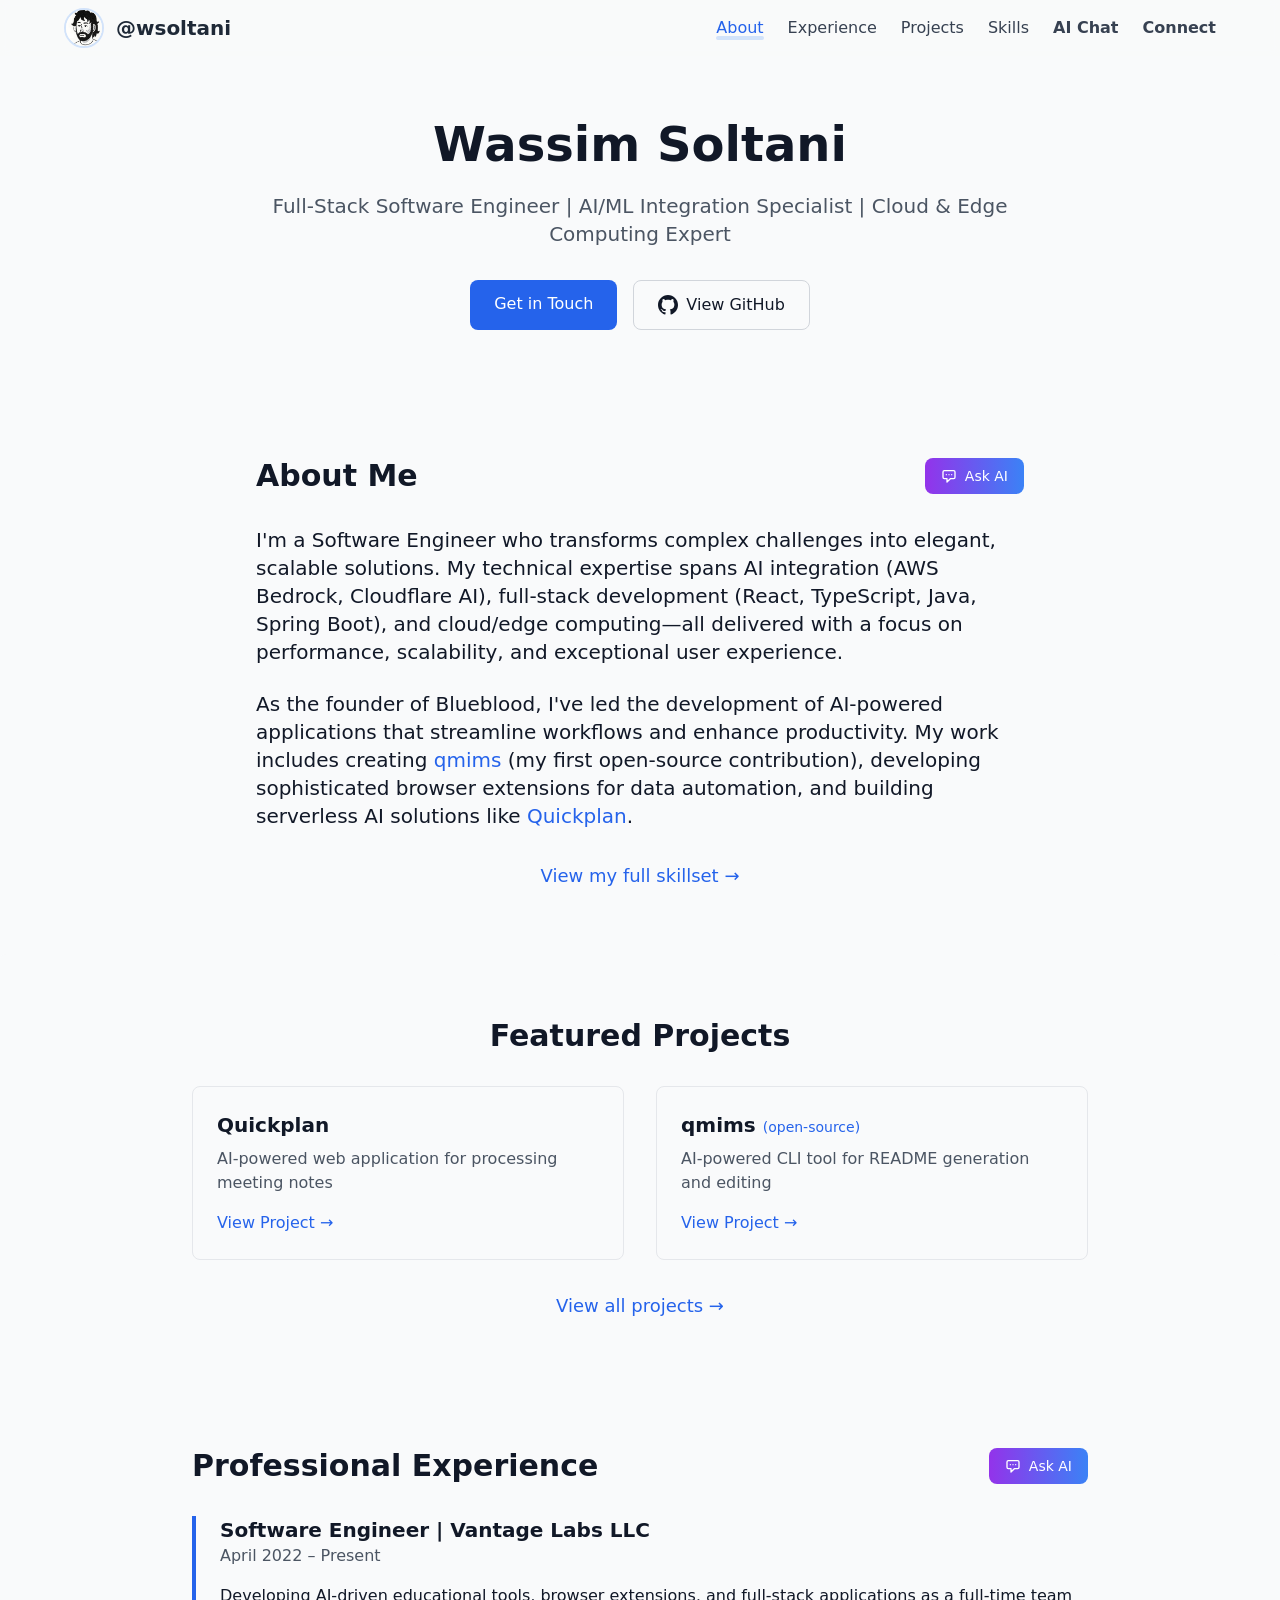
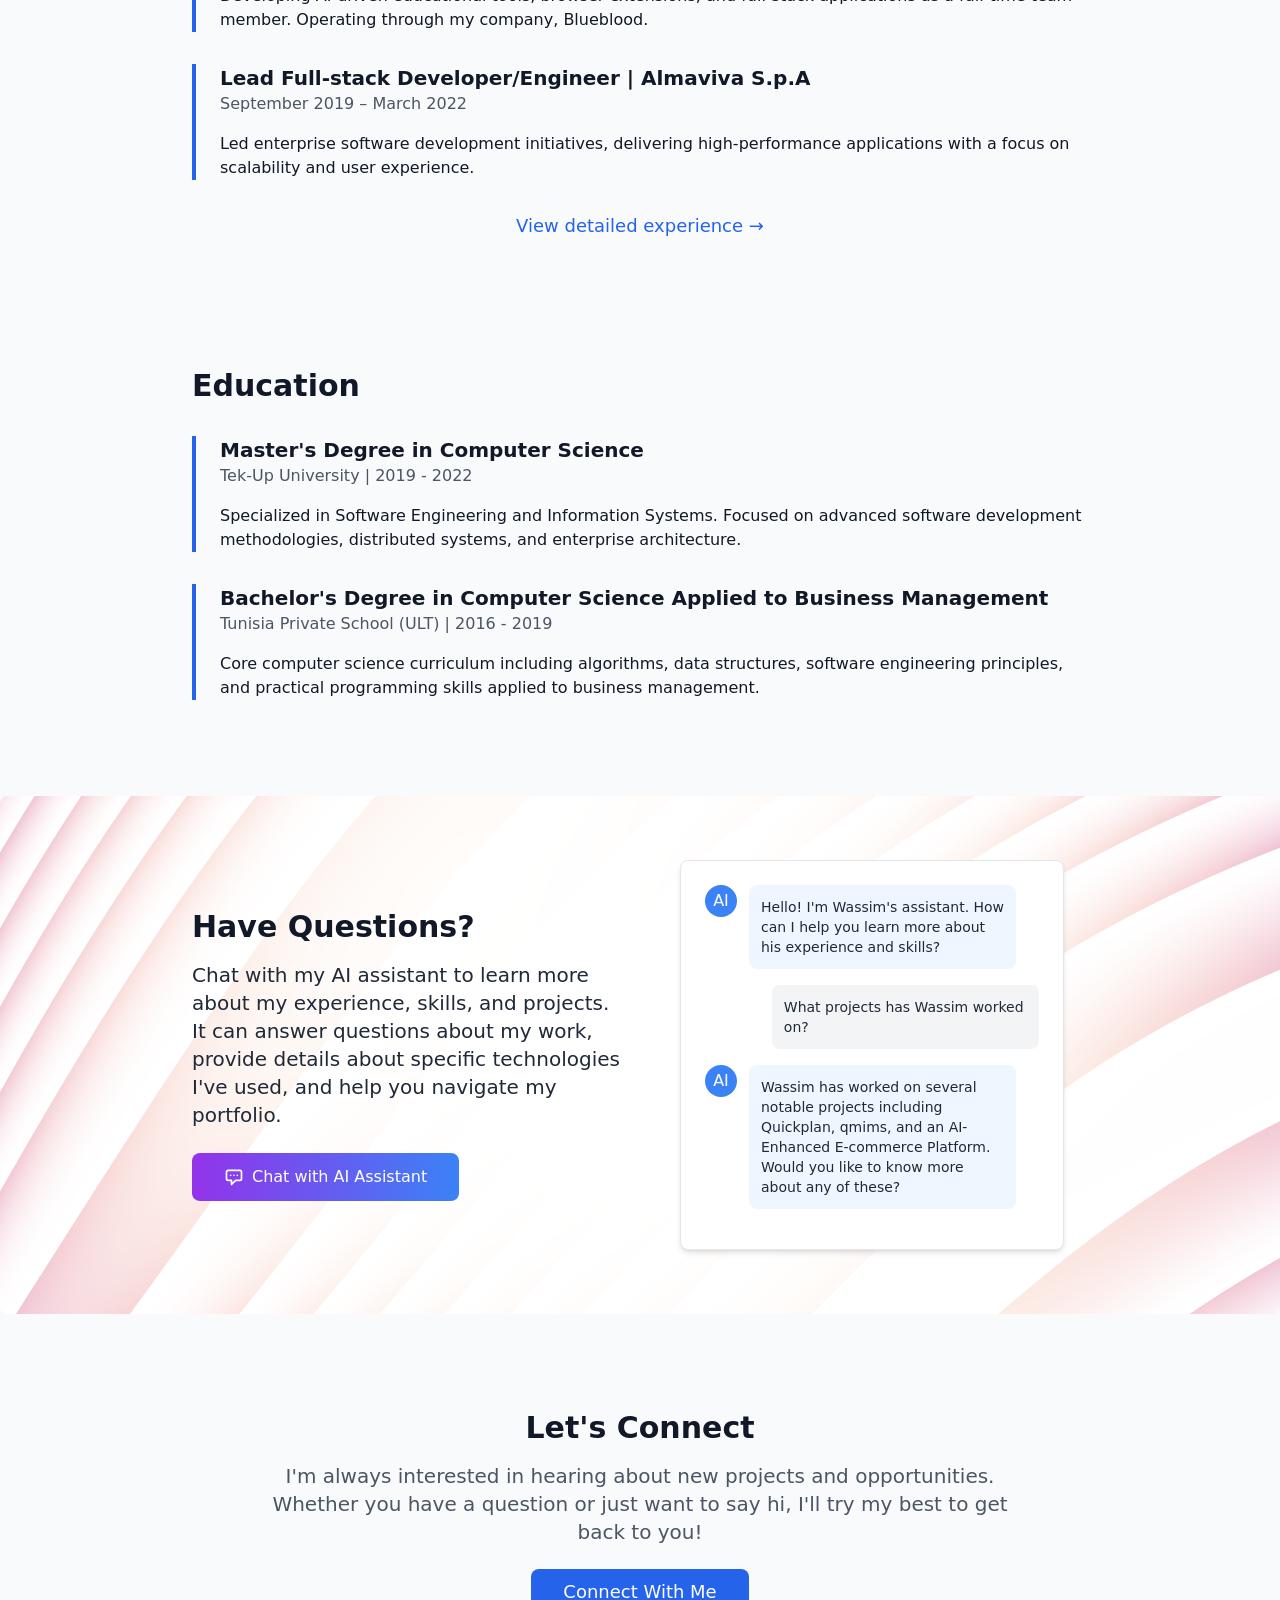
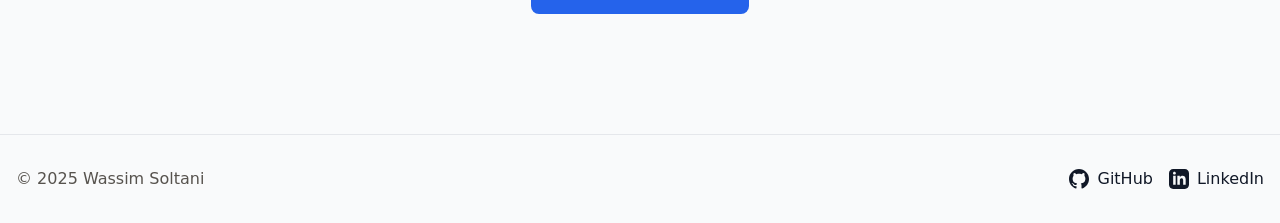
==== commit 50dbc767: "Update portfolio" ====
--- a/index.html
+++ b/index.html
@@ -4,7 +4,7 @@
       gtag('js', new Date());
 
       gtag('config', 'G-BR3838LWBX');
-    </script><title>Home | Wassim Soltani</title><title>Home | Wassim Soltani</title><link rel="canonical" href="https://wsoltani.github.io/"><meta name="description" content="Portfolio website for Wassim Soltani, a Full-Stack Software Engineer with over 5 years of experience, specializing in AI/ML Integration and Cloud &#38; Edge Computing."><meta name="robots" content="index, follow"><meta property="og:title" content="Home | Wassim Soltani"><meta property="og:type" content="website"><meta property="og:image" content="https://wsoltani.github.io/web-app-manifest-512x512.png"><meta property="og:url" content="https://wsoltani.github.io/"><meta name="twitter:card" content="summary"><link rel="stylesheet" href="/assets/ai-chat.R4eZPQyk.css">
+    </script><title>Home | Wassim Soltani</title><title>Home | Wassim Soltani</title><link rel="canonical" href="https://wsoltani.github.io/"><meta name="description" content="Software engineer at Vantage Labs LLC specializing in AI integration and high-performance applications. I transform complex challenges into elegant solutions with expertise in cloud architecture and edge computing."><meta name="robots" content="index, follow"><meta property="og:title" content="Home | Wassim Soltani"><meta property="og:type" content="website"><meta property="og:image" content="https://wsoltani.github.io/web-app-manifest-512x512.png"><meta property="og:url" content="https://wsoltani.github.io/"><meta name="twitter:card" content="summary"><link rel="stylesheet" href="/assets/ai-chat.D4d5hqI9.css">
 <style>@keyframes glow{0%{box-shadow:0 0 #2563eb66}70%{box-shadow:0 0 0 10px #2563eb00}to{box-shadow:0 0 #2563eb00}}.animate-glow[data-astro-cid-j7pv25f6]{animation:glow 2s ease-in-out infinite}
 </style></head> <body class="bg-gray-50 text-gray-900 dark:bg-gray-900 dark:text-gray-100"> <header class="sticky top-0 z-50 bg-gray-50/80 dark:bg-gray-900/80 backdrop-blur-sm transition-all duration-200" id="header"> <div class="container mx-auto px-8 sm:px-16 py-2"> <nav class="flex items-center gap-8"> <a href="/" class="flex items-center gap-3 group"> <img src="/avatar.png" alt="Profile Avatar" loading="eager" width="40" height="40" decoding="async" class="w-10 h-10 rounded-full object-cover border-2 border-blue-500/20 group-hover:border-blue-500/40 transition-colors"> <span class="font-semibold text-xl text-gray-800 dark:text-gray-200 group-hover:text-blue-600 dark:group-hover:text-blue-400 transition-colors">@wsoltani</span> </a> <!-- Desktop Navigation --> <div class="hidden md:flex items-center gap-6 flex-1 justify-end"> <a href="/" class="transition-colors relative inline-block font-medium text-blue-600 dark:text-blue-400 pointer-events-none" aria-current="page"> About <span class="absolute bottom-0 left-0 w-full h-1 bg-blue-500/20 rounded-full"></span> </a><a href="/experience" class="transition-colors relative inline-block font-medium text-gray-700 dark:text-gray-300 hover:text-blue-600 dark:hover:text-blue-400"> Experience  </a><a href="/projects" class="transition-colors relative inline-block font-medium text-gray-700 dark:text-gray-300 hover:text-blue-600 dark:hover:text-blue-400"> Projects  </a><a href="/skills" class="transition-colors relative inline-block font-medium text-gray-700 dark:text-gray-300 hover:text-blue-600 dark:hover:text-blue-400"> Skills  </a><a href="/ai-chat" class="transition-colors relative inline-block font-semibold text-gray-700 dark:text-gray-300 hover:text-blue-600 dark:hover:text-blue-400"> AI Chat  </a><a href="/connect" class="transition-colors relative inline-block font-semibold text-gray-700 dark:text-gray-300 hover:text-blue-600 dark:hover:text-blue-400"> Connect  </a> </div> <!-- Mobile menu button --> <button id="mobile-menu-button" class="md:hidden ml-auto text-gray-600 dark:text-gray-400 hover:text-gray-900 dark:hover:text-white p-2"> <svg xmlns="http://www.w3.org/2000/svg" class="h-6 w-6" fill="none" viewBox="0 0 24 24" stroke="currentColor"> <path stroke-linecap="round" stroke-linejoin="round" stroke-width="2" d="M4 6h16M4 12h16M4 18h16"></path> </svg> </button> </nav> <!-- Mobile Navigation --> <div id="mobile-menu" class="hidden md:hidden mt-3"> <div class="flex flex-col gap-4 py-2"> <a href="#" class="text-lg transition-colors py-3 px-2 rounded-md font-medium text-blue-600 dark:text-blue-400 bg-blue-50 dark:bg-blue-900/20 pointer-events-none" aria-current="page"> About </a><a href="/experience" class="text-lg transition-colors py-3 px-2 rounded-md font-medium text-gray-700 dark:text-gray-300 hover:text-blue-600 dark:hover:text-blue-400 active:bg-gray-100 dark:active:bg-gray-800"> Experience </a><a href="/projects" class="text-lg transition-colors py-3 px-2 rounded-md font-medium text-gray-700 dark:text-gray-300 hover:text-blue-600 dark:hover:text-blue-400 active:bg-gray-100 dark:active:bg-gray-800"> Projects </a><a href="/skills" class="text-lg transition-colors py-3 px-2 rounded-md font-medium text-gray-700 dark:text-gray-300 hover:text-blue-600 dark:hover:text-blue-400 active:bg-gray-100 dark:active:bg-gray-800"> Skills </a><a href="/ai-chat" class="text-lg transition-colors py-3 px-2 rounded-md font-semibold text-gray-700 dark:text-gray-300 hover:text-blue-600 dark:hover:text-blue-400 active:bg-gray-100 dark:active:bg-gray-800"> AI Chat </a><a href="/connect" class="text-lg transition-colors py-3 px-2 rounded-md font-semibold text-gray-700 dark:text-gray-300 hover:text-blue-600 dark:hover:text-blue-400 active:bg-gray-100 dark:active:bg-gray-800"> Connect </a> </div> </div> </div> </header> <main>   <section class="container mx-auto px-4 py-16" data-astro-cid-j7pv25f6> <div class="max-w-3xl mx-auto text-center" data-astro-cid-j7pv25f6> <h1 class="text-5xl font-bold mb-6" data-astro-cid-j7pv25f6>Wassim Soltani</h1> <p class="text-xl text-gray-600 dark:text-gray-400 mb-8" data-astro-cid-j7pv25f6>
 Full-Stack Software Engineer | AI/ML Integration Specialist | Cloud & Edge Computing Expert
@@ -15,12 +15,12 @@
 </a> </div> </div> </section>  <section class="container mx-auto px-4 py-16" data-astro-cid-j7pv25f6> <div class="max-w-3xl mx-auto" data-astro-cid-j7pv25f6> <div class="flex justify-between items-center mb-8" data-astro-cid-j7pv25f6> <h2 class="text-3xl font-bold" data-astro-cid-j7pv25f6>About Me</h2> <a href="/ai-chat" class="flex items-center gap-2 bg-gradient-to-r from-purple-600 to-blue-500 text-white px-4 py-2 rounded-lg hover:from-purple-700 hover:to-blue-600 transition-all text-sm" data-astro-cid-j7pv25f6> <svg xmlns="http://www.w3.org/2000/svg" class="h-4 w-4" fill="none" viewBox="0 0 24 24" stroke="currentColor" data-astro-cid-j7pv25f6> <path stroke-linecap="round" stroke-linejoin="round" stroke-width="2" d="M8 10h.01M12 10h.01M16 10h.01M9 16H5a2 2 0 01-2-2V6a2 2 0 012-2h14a2 2 0 012 2v8a2 2 0 01-2 2h-5l-5 5v-5z" data-astro-cid-j7pv25f6></path> </svg>
 Ask AI
 </a> </div> <p class="text-xl mb-6" data-astro-cid-j7pv25f6>
-I'm a Software Engineer and Consultant who transforms complex challenges into elegant, scalable solutions. My technical expertise spans AI integration (AWS Bedrock, Cloudflare AI), full-stack development (React, TypeScript, Java, Spring Boot), and cloud/edge computing—all delivered with a focus on performance, scalability, and exceptional user experience.
+I'm a Software Engineer who transforms complex challenges into elegant, scalable solutions. My technical expertise spans AI integration (AWS Bedrock, Cloudflare AI), full-stack development (React, TypeScript, Java, Spring Boot), and cloud/edge computing—all delivered with a focus on performance, scalability, and exceptional user experience.
 </p> <p class="text-xl mb-8" data-astro-cid-j7pv25f6>
 As the founder of Blueblood, I've led the development of AI-powered applications that streamline workflows and enhance productivity. My work includes creating <a href="https://qmims.vercel.app" class="text-blue-600 hover:underline" data-astro-cid-j7pv25f6>qmims</a> (my first open-source contribution), developing sophisticated browser extensions for data automation, and building serverless AI solutions like <a href="https://quickplan.blueblood.tech/" class="text-blue-600 hover:underline" data-astro-cid-j7pv25f6>Quickplan</a>.
 </p> <div class="flex justify-center" data-astro-cid-j7pv25f6> <a href="/skills" class="text-blue-600 hover:underline text-lg" data-astro-cid-j7pv25f6>View my full skillset →</a> </div> </div> </section>  <section class="container mx-auto px-4 py-16 bg-gray-50 dark:bg-gray-800 rounded-t-md" data-astro-cid-j7pv25f6> <h2 class="text-3xl font-bold mb-8 text-center" data-astro-cid-j7pv25f6>Featured Projects</h2> <div class="grid md:grid-cols-2 gap-8 max-w-4xl mx-auto" data-astro-cid-j7pv25f6> <div class="border border-gray-200 dark:border-gray-800 rounded-lg p-6 hover:shadow-lg transition-shadow" data-astro-cid-j7pv25f6> <h3 class="text-xl font-semibold mb-2" data-astro-cid-j7pv25f6>Quickplan</h3> <p class="text-gray-600 dark:text-gray-400 mb-4" data-astro-cid-j7pv25f6>AI-powered web application for processing meeting notes</p> <a href="https://quickplan.blueblood.tech/" target="_blank" rel="noopener noreferrer" class="text-blue-600 hover:underline" data-astro-cid-j7pv25f6>View Project →</a> </div> <div class="border border-gray-200 dark:border-gray-800 rounded-lg p-6 hover:shadow-lg transition-shadow" data-astro-cid-j7pv25f6> <h3 class="text-xl font-semibold mb-2" data-astro-cid-j7pv25f6>qmims <span class="text-blue-600 text-sm font-normal" data-astro-cid-j7pv25f6>(open-source)</span></h3> <p class="text-gray-600 dark:text-gray-400 mb-4" data-astro-cid-j7pv25f6>AI-powered CLI tool for README generation and editing</p> <a href="https://qmims.vercel.app/" target="_blank" rel="noopener noreferrer" class="text-blue-600 hover:underline" data-astro-cid-j7pv25f6>View Project →</a> </div> </div> <div class="flex justify-center mt-8" data-astro-cid-j7pv25f6> <a href="/projects" class="text-blue-600 hover:underline text-lg" data-astro-cid-j7pv25f6>View all projects →</a> </div> </section>  <section class="container mx-auto px-4 py-16 bg-gray-50 dark:bg-gray-800" data-astro-cid-j7pv25f6> <div class="max-w-4xl mx-auto" data-astro-cid-j7pv25f6> <div class="flex justify-between items-center mb-8" data-astro-cid-j7pv25f6> <h2 class="text-3xl font-bold" data-astro-cid-j7pv25f6>Professional Experience</h2> <a href="/ai-chat" class="flex items-center gap-2 bg-gradient-to-r from-purple-600 to-blue-500 text-white px-4 py-2 rounded-lg hover:from-purple-700 hover:to-blue-600 transition-all text-sm" data-astro-cid-j7pv25f6> <svg xmlns="http://www.w3.org/2000/svg" class="h-4 w-4" fill="none" viewBox="0 0 24 24" stroke="currentColor" data-astro-cid-j7pv25f6> <path stroke-linecap="round" stroke-linejoin="round" stroke-width="2" d="M8 10h.01M12 10h.01M16 10h.01M9 16H5a2 2 0 01-2-2V6a2 2 0 012-2h14a2 2 0 012 2v8a2 2 0 01-2 2h-5l-5 5v-5z" data-astro-cid-j7pv25f6></path> </svg>
 Ask AI
-</a> </div> <div class="space-y-8" data-astro-cid-j7pv25f6> <div class="border-l-4 border-blue-600 pl-6" data-astro-cid-j7pv25f6> <h3 class="text-xl font-semibold" data-astro-cid-j7pv25f6>Founder & Software Engineer (Consultant) | Blueblood</h3> <p class="text-gray-600 dark:text-gray-400" data-astro-cid-j7pv25f6>April 2022 – Present</p> <p class="mt-4" data-astro-cid-j7pv25f6>Leading software consultancy providing dedicated services to international clients, specializing in AI integration and workflow automation.</p> </div> <div class="border-l-4 border-blue-600 pl-6" data-astro-cid-j7pv25f6> <h3 class="text-xl font-semibold" data-astro-cid-j7pv25f6>Lead Full-stack Developer/Engineer | Almaviva S.p.A</h3> <p class="text-gray-600 dark:text-gray-400" data-astro-cid-j7pv25f6>September 2019 – March 2022</p> <p class="mt-4" data-astro-cid-j7pv25f6>Led enterprise software development initiatives, delivering high-performance applications with a focus on scalability and user experience.</p> </div> </div> <div class="flex justify-center mt-8" data-astro-cid-j7pv25f6> <a href="/experience" class="text-blue-600 hover:underline text-lg" data-astro-cid-j7pv25f6>View detailed experience →</a> </div> </div> </section>  <section class="container mx-auto px-4 py-16 bg-gray-50 dark:bg-gray-800 rounded-b-md" data-astro-cid-j7pv25f6> <div class="max-w-4xl mx-auto" data-astro-cid-j7pv25f6> <h2 class="text-3xl font-bold mb-8" data-astro-cid-j7pv25f6>Education</h2> <div class="space-y-8" data-astro-cid-j7pv25f6> <div class="border-l-4 border-blue-600 pl-6" data-astro-cid-j7pv25f6> <h3 class="text-xl font-semibold" data-astro-cid-j7pv25f6>Master's Degree in Computer Science</h3> <p class="text-gray-600 dark:text-gray-400" data-astro-cid-j7pv25f6>Tek-Up University | 2019 - 2022</p> <p class="mt-4" data-astro-cid-j7pv25f6>Specialized in Software Engineering and Information Systems. Focused on advanced software development methodologies, distributed systems, and enterprise architecture.</p> </div> <div class="border-l-4 border-blue-600 pl-6" data-astro-cid-j7pv25f6> <h3 class="text-xl font-semibold" data-astro-cid-j7pv25f6>Bachelor's Degree in Computer Science Applied to Business Management</h3> <p class="text-gray-600 dark:text-gray-400" data-astro-cid-j7pv25f6>Tunisia Private School (ULT) | 2016 - 2019</p> <p class="mt-4" data-astro-cid-j7pv25f6>Core computer science curriculum including algorithms, data structures, software engineering principles, and practical programming skills applied to business management.</p> </div> </div> </div> </section>  <section class="container mx-auto px-4 py-16 rounded-lg my-8 relative" style="background-image: url('/hero.webp'); background-size: cover; background-position: center;" data-astro-cid-j7pv25f6> <div class="max-w-4xl mx-auto flex flex-col md:flex-row items-center gap-8" data-astro-cid-j7pv25f6> <div class="md:w-1/2" data-astro-cid-j7pv25f6> <h2 class="text-3xl font-bold mb-4 text-gray-900 dark:text-gray-900" data-astro-cid-j7pv25f6>Have Questions?</h2> <p class="text-xl text-gray-800 dark:text-gray-800 mb-6" data-astro-cid-j7pv25f6>
+</a> </div> <div class="space-y-8" data-astro-cid-j7pv25f6> <div class="border-l-4 border-blue-600 pl-6" data-astro-cid-j7pv25f6> <h3 class="text-xl font-semibold" data-astro-cid-j7pv25f6>Software Engineer | Vantage Labs LLC</h3> <p class="text-gray-600 dark:text-gray-400" data-astro-cid-j7pv25f6>April 2022 – Present</p> <p class="mt-4" data-astro-cid-j7pv25f6>Developing AI-driven educational tools, browser extensions, and full-stack applications as a full-time team member. Operating through my company, Blueblood.</p> </div> <div class="border-l-4 border-blue-600 pl-6" data-astro-cid-j7pv25f6> <h3 class="text-xl font-semibold" data-astro-cid-j7pv25f6>Lead Full-stack Developer/Engineer | Almaviva S.p.A</h3> <p class="text-gray-600 dark:text-gray-400" data-astro-cid-j7pv25f6>September 2019 – March 2022</p> <p class="mt-4" data-astro-cid-j7pv25f6>Led enterprise software development initiatives, delivering high-performance applications with a focus on scalability and user experience.</p> </div> </div> <div class="flex justify-center mt-8" data-astro-cid-j7pv25f6> <a href="/experience" class="text-blue-600 hover:underline text-lg" data-astro-cid-j7pv25f6>View detailed experience →</a> </div> </div> </section>  <section class="container mx-auto px-4 py-16 bg-gray-50 dark:bg-gray-800 rounded-b-md" data-astro-cid-j7pv25f6> <div class="max-w-4xl mx-auto" data-astro-cid-j7pv25f6> <h2 class="text-3xl font-bold mb-8" data-astro-cid-j7pv25f6>Education</h2> <div class="space-y-8" data-astro-cid-j7pv25f6> <div class="border-l-4 border-blue-600 pl-6" data-astro-cid-j7pv25f6> <h3 class="text-xl font-semibold" data-astro-cid-j7pv25f6>Master's Degree in Computer Science</h3> <p class="text-gray-600 dark:text-gray-400" data-astro-cid-j7pv25f6>Tek-Up University | 2019 - 2022</p> <p class="mt-4" data-astro-cid-j7pv25f6>Specialized in Software Engineering and Information Systems. Focused on advanced software development methodologies, distributed systems, and enterprise architecture.</p> </div> <div class="border-l-4 border-blue-600 pl-6" data-astro-cid-j7pv25f6> <h3 class="text-xl font-semibold" data-astro-cid-j7pv25f6>Bachelor's Degree in Computer Science Applied to Business Management</h3> <p class="text-gray-600 dark:text-gray-400" data-astro-cid-j7pv25f6>Tunisia Private School (ULT) | 2016 - 2019</p> <p class="mt-4" data-astro-cid-j7pv25f6>Core computer science curriculum including algorithms, data structures, software engineering principles, and practical programming skills applied to business management.</p> </div> </div> </div> </section>  <section class="container mx-auto px-4 py-16 rounded-lg my-8 relative" style="background-image: url('/hero.webp'); background-size: cover; background-position: center;" data-astro-cid-j7pv25f6> <div class="max-w-4xl mx-auto flex flex-col md:flex-row items-center gap-8" data-astro-cid-j7pv25f6> <div class="md:w-1/2" data-astro-cid-j7pv25f6> <h2 class="text-3xl font-bold mb-4 text-gray-900 dark:text-gray-900" data-astro-cid-j7pv25f6>Have Questions?</h2> <p class="text-xl text-gray-800 dark:text-gray-800 mb-6" data-astro-cid-j7pv25f6>
 Chat with my AI assistant to learn more about my experience, skills, and projects. It can answer questions about my work, provide details about specific technologies I've used, and help you navigate my portfolio.
 </p> <a href="/ai-chat" class="inline-flex items-center gap-2 bg-gradient-to-r from-purple-600 to-blue-500 text-white px-8 py-3 rounded-lg hover:from-purple-700 hover:to-blue-600 transition-all" data-astro-cid-j7pv25f6> <svg xmlns="http://www.w3.org/2000/svg" class="h-5 w-5" fill="none" viewBox="0 0 24 24" stroke="currentColor" data-astro-cid-j7pv25f6> <path stroke-linecap="round" stroke-linejoin="round" stroke-width="2" d="M8 10h.01M12 10h.01M16 10h.01M9 16H5a2 2 0 01-2-2V6a2 2 0 012-2h14a2 2 0 012 2v8a2 2 0 01-2 2h-5l-5 5v-5z" data-astro-cid-j7pv25f6></path> </svg>
 Chat with AI Assistant
--- a/assets/ai-chat.D4d5hqI9.css
+++ b/assets/ai-chat.D4d5hqI9.css
@@ -0,0 +1 @@
+*,:before,:after{--tw-border-spacing-x: 0;--tw-border-spacing-y: 0;--tw-translate-x: 0;--tw-translate-y: 0;--tw-rotate: 0;--tw-skew-x: 0;--tw-skew-y: 0;--tw-scale-x: 1;--tw-scale-y: 1;--tw-pan-x: ;--tw-pan-y: ;--tw-pinch-zoom: ;--tw-scroll-snap-strictness: proximity;--tw-gradient-from-position: ;--tw-gradient-via-position: ;--tw-gradient-to-position: ;--tw-ordinal: ;--tw-slashed-zero: ;--tw-numeric-figure: ;--tw-numeric-spacing: ;--tw-numeric-fraction: ;--tw-ring-inset: ;--tw-ring-offset-width: 0px;--tw-ring-offset-color: #fff;--tw-ring-color: rgb(59 130 246 / .5);--tw-ring-offset-shadow: 0 0 #0000;--tw-ring-shadow: 0 0 #0000;--tw-shadow: 0 0 #0000;--tw-shadow-colored: 0 0 #0000;--tw-blur: ;--tw-brightness: ;--tw-contrast: ;--tw-grayscale: ;--tw-hue-rotate: ;--tw-invert: ;--tw-saturate: ;--tw-sepia: ;--tw-drop-shadow: ;--tw-backdrop-blur: ;--tw-backdrop-brightness: ;--tw-backdrop-contrast: ;--tw-backdrop-grayscale: ;--tw-backdrop-hue-rotate: ;--tw-backdrop-invert: ;--tw-backdrop-opacity: ;--tw-backdrop-saturate: ;--tw-backdrop-sepia: ;--tw-contain-size: ;--tw-contain-layout: ;--tw-contain-paint: ;--tw-contain-style: }::backdrop{--tw-border-spacing-x: 0;--tw-border-spacing-y: 0;--tw-translate-x: 0;--tw-translate-y: 0;--tw-rotate: 0;--tw-skew-x: 0;--tw-skew-y: 0;--tw-scale-x: 1;--tw-scale-y: 1;--tw-pan-x: ;--tw-pan-y: ;--tw-pinch-zoom: ;--tw-scroll-snap-strictness: proximity;--tw-gradient-from-position: ;--tw-gradient-via-position: ;--tw-gradient-to-position: ;--tw-ordinal: ;--tw-slashed-zero: ;--tw-numeric-figure: ;--tw-numeric-spacing: ;--tw-numeric-fraction: ;--tw-ring-inset: ;--tw-ring-offset-width: 0px;--tw-ring-offset-color: #fff;--tw-ring-color: rgb(59 130 246 / .5);--tw-ring-offset-shadow: 0 0 #0000;--tw-ring-shadow: 0 0 #0000;--tw-shadow: 0 0 #0000;--tw-shadow-colored: 0 0 #0000;--tw-blur: ;--tw-brightness: ;--tw-contrast: ;--tw-grayscale: ;--tw-hue-rotate: ;--tw-invert: ;--tw-saturate: ;--tw-sepia: ;--tw-drop-shadow: ;--tw-backdrop-blur: ;--tw-backdrop-brightness: ;--tw-backdrop-contrast: ;--tw-backdrop-grayscale: ;--tw-backdrop-hue-rotate: ;--tw-backdrop-invert: ;--tw-backdrop-opacity: ;--tw-backdrop-saturate: ;--tw-backdrop-sepia: ;--tw-contain-size: ;--tw-contain-layout: ;--tw-contain-paint: ;--tw-contain-style: }*,:before,:after{box-sizing:border-box;border-width:0;border-style:solid;border-color:#e5e7eb}:before,:after{--tw-content: ""}html,:host{line-height:1.5;-webkit-text-size-adjust:100%;-moz-tab-size:4;-o-tab-size:4;tab-size:4;font-family:ui-sans-serif,system-ui,sans-serif,"Apple Color Emoji","Segoe UI Emoji",Segoe UI Symbol,"Noto Color Emoji";font-feature-settings:normal;font-variation-settings:normal;-webkit-tap-highlight-color:transparent}body{margin:0;line-height:inherit}hr{height:0;color:inherit;border-top-width:1px}abbr:where([title]){-webkit-text-decoration:underline dotted;text-decoration:underline dotted}h1,h2,h3,h4,h5,h6{font-size:inherit;font-weight:inherit}a{color:inherit;text-decoration:inherit}b,strong{font-weight:bolder}code,kbd,samp,pre{font-family:ui-monospace,SFMono-Regular,Menlo,Monaco,Consolas,Liberation Mono,Courier New,monospace;font-feature-settings:normal;font-variation-settings:normal;font-size:1em}small{font-size:80%}sub,sup{font-size:75%;line-height:0;position:relative;vertical-align:baseline}sub{bottom:-.25em}sup{top:-.5em}table{text-indent:0;border-color:inherit;border-collapse:collapse}button,input,optgroup,select,textarea{font-family:inherit;font-feature-settings:inherit;font-variation-settings:inherit;font-size:100%;font-weight:inherit;line-height:inherit;letter-spacing:inherit;color:inherit;margin:0;padding:0}button,select{text-transform:none}button,input:where([type=button]),input:where([type=reset]),input:where([type=submit]){-webkit-appearance:button;background-color:transparent;background-image:none}:-moz-focusring{outline:auto}:-moz-ui-invalid{box-shadow:none}progress{vertical-align:baseline}::-webkit-inner-spin-button,::-webkit-outer-spin-button{height:auto}[type=search]{-webkit-appearance:textfield;outline-offset:-2px}::-webkit-search-decoration{-webkit-appearance:none}::-webkit-file-upload-button{-webkit-appearance:button;font:inherit}summary{display:list-item}blockquote,dl,dd,h1,h2,h3,h4,h5,h6,hr,figure,p,pre{margin:0}fieldset{margin:0;padding:0}legend{padding:0}ol,ul,menu{list-style:none;margin:0;padding:0}dialog{padding:0}textarea{resize:vertical}input::-moz-placeholder,textarea::-moz-placeholder{opacity:1;color:#9ca3af}input::placeholder,textarea::placeholder{opacity:1;color:#9ca3af}button,[role=button]{cursor:pointer}:disabled{cursor:default}img,svg,video,canvas,audio,iframe,embed,object{display:block;vertical-align:middle}img,video{max-width:100%;height:auto}[hidden]:where(:not([hidden=until-found])){display:none}*{scrollbar-color:initial;scrollbar-width:initial}.container{width:100%}@media (min-width: 640px){.container{max-width:640px}}@media (min-width: 768px){.container{max-width:768px}}@media (min-width: 1024px){.container{max-width:1024px}}@media (min-width: 1280px){.container{max-width:1280px}}@media (min-width: 1536px){.container{max-width:1536px}}.pointer-events-none{pointer-events:none}.absolute{position:absolute}.relative{position:relative}.sticky{position:sticky}.inset-0{inset:0}.bottom-0{bottom:0}.left-0{left:0}.right-16{right:4rem}.right-4{right:1rem}.top-0{top:0}.top-1\/2{top:50%}.z-10{z-index:10}.z-50{z-index:50}.mx-auto{margin-left:auto;margin-right:auto}.my-8{margin-top:2rem;margin-bottom:2rem}.mb-10{margin-bottom:2.5rem}.mb-12{margin-bottom:3rem}.mb-16{margin-bottom:4rem}.mb-2{margin-bottom:.5rem}.mb-3{margin-bottom:.75rem}.mb-4{margin-bottom:1rem}.mb-6{margin-bottom:1.5rem}.mb-8{margin-bottom:2rem}.ml-1{margin-left:.25rem}.ml-3{margin-left:.75rem}.ml-auto{margin-left:auto}.mr-2{margin-right:.5rem}.mr-3{margin-right:.75rem}.mt-16{margin-top:4rem}.mt-2{margin-top:.5rem}.mt-3{margin-top:.75rem}.mt-4{margin-top:1rem}.mt-6{margin-top:1.5rem}.mt-8{margin-top:2rem}.block{display:block}.inline-block{display:inline-block}.flex{display:flex}.inline-flex{display:inline-flex}.grid{display:grid}.hidden{display:none}.h-1{height:.25rem}.h-10{height:2.5rem}.h-12{height:3rem}.h-2{height:.5rem}.h-4{height:1rem}.h-5{height:1.25rem}.h-6{height:1.5rem}.h-8{height:2rem}.h-\[425px\]{height:425px}.w-10{width:2.5rem}.w-12{width:3rem}.w-2{width:.5rem}.w-4{width:1rem}.w-5{width:1.25rem}.w-6{width:1.5rem}.w-8{width:2rem}.w-auto{width:auto}.w-full{width:100%}.max-w-3xl{max-width:48rem}.max-w-4xl{max-width:56rem}.max-w-\[80\%\]{max-width:80%}.max-w-none{max-width:none}.max-w-sm{max-width:24rem}.max-w-xl{max-width:36rem}.max-w-xs{max-width:20rem}.flex-1{flex:1 1 0%}.flex-shrink-0{flex-shrink:0}.-translate-y-1\/2{--tw-translate-y: -50%;transform:translate(var(--tw-translate-x),var(--tw-translate-y)) rotate(var(--tw-rotate)) skew(var(--tw-skew-x)) skewY(var(--tw-skew-y)) scaleX(var(--tw-scale-x)) scaleY(var(--tw-scale-y))}.transform{transform:translate(var(--tw-translate-x),var(--tw-translate-y)) rotate(var(--tw-rotate)) skew(var(--tw-skew-x)) skewY(var(--tw-skew-y)) scaleX(var(--tw-scale-x)) scaleY(var(--tw-scale-y))}@keyframes bounce{0%,to{transform:translateY(-25%);animation-timing-function:cubic-bezier(.8,0,1,1)}50%{transform:none;animation-timing-function:cubic-bezier(0,0,.2,1)}}.animate-bounce{animation:bounce 1s infinite}@keyframes spin{to{transform:rotate(360deg)}}.animate-spin{animation:spin 1s linear infinite}.cursor-not-allowed{cursor:not-allowed}.list-inside{list-style-position:inside}.list-disc{list-style-type:disc}.grid-cols-1{grid-template-columns:repeat(1,minmax(0,1fr))}.flex-row-reverse{flex-direction:row-reverse}.flex-col{flex-direction:column}.flex-wrap{flex-wrap:wrap}.items-start{align-items:flex-start}.items-center{align-items:center}.justify-end{justify-content:flex-end}.justify-center{justify-content:center}.justify-between{justify-content:space-between}.gap-1{gap:.25rem}.gap-2{gap:.5rem}.gap-3{gap:.75rem}.gap-4{gap:1rem}.gap-6{gap:1.5rem}.gap-8{gap:2rem}.space-y-2>:not([hidden])~:not([hidden]){--tw-space-y-reverse: 0;margin-top:calc(.5rem * calc(1 - var(--tw-space-y-reverse)));margin-bottom:calc(.5rem * var(--tw-space-y-reverse))}.space-y-4>:not([hidden])~:not([hidden]){--tw-space-y-reverse: 0;margin-top:calc(1rem * calc(1 - var(--tw-space-y-reverse)));margin-bottom:calc(1rem * var(--tw-space-y-reverse))}.space-y-6>:not([hidden])~:not([hidden]){--tw-space-y-reverse: 0;margin-top:calc(1.5rem * calc(1 - var(--tw-space-y-reverse)));margin-bottom:calc(1.5rem * var(--tw-space-y-reverse))}.space-y-8>:not([hidden])~:not([hidden]){--tw-space-y-reverse: 0;margin-top:calc(2rem * calc(1 - var(--tw-space-y-reverse)));margin-bottom:calc(2rem * var(--tw-space-y-reverse))}.self-start{align-self:flex-start}.overflow-hidden{overflow:hidden}.overflow-y-auto{overflow-y:auto}.whitespace-pre-wrap{white-space:pre-wrap}.rounded-full{border-radius:9999px}.rounded-lg{border-radius:.5rem}.rounded-md{border-radius:.375rem}.rounded-xl{border-radius:.75rem}.rounded-b-md{border-bottom-right-radius:.375rem;border-bottom-left-radius:.375rem}.rounded-t-md{border-top-left-radius:.375rem;border-top-right-radius:.375rem}.border{border-width:1px}.border-2{border-width:2px}.border-l-4{border-left-width:4px}.border-t{border-top-width:1px}.border-blue-200{--tw-border-opacity: 1;border-color:rgb(191 219 254 / var(--tw-border-opacity, 1))}.border-blue-500\/20{border-color:#3b82f633}.border-blue-600{--tw-border-opacity: 1;border-color:rgb(37 99 235 / var(--tw-border-opacity, 1))}.border-gray-200{--tw-border-opacity: 1;border-color:rgb(229 231 235 / var(--tw-border-opacity, 1))}.border-gray-300{--tw-border-opacity: 1;border-color:rgb(209 213 219 / var(--tw-border-opacity, 1))}.border-green-200{--tw-border-opacity: 1;border-color:rgb(187 247 208 / var(--tw-border-opacity, 1))}.border-purple-200{--tw-border-opacity: 1;border-color:rgb(233 213 255 / var(--tw-border-opacity, 1))}.bg-black\/30{background-color:#0000004d}.bg-blue-100{--tw-bg-opacity: 1;background-color:rgb(219 234 254 / var(--tw-bg-opacity, 1))}.bg-blue-50{--tw-bg-opacity: 1;background-color:rgb(239 246 255 / var(--tw-bg-opacity, 1))}.bg-blue-500{--tw-bg-opacity: 1;background-color:rgb(59 130 246 / var(--tw-bg-opacity, 1))}.bg-blue-500\/20{background-color:#3b82f633}.bg-blue-500\/5{background-color:#3b82f60d}.bg-blue-600{--tw-bg-opacity: 1;background-color:rgb(37 99 235 / var(--tw-bg-opacity, 1))}.bg-gray-100{--tw-bg-opacity: 1;background-color:rgb(243 244 246 / var(--tw-bg-opacity, 1))}.bg-gray-50{--tw-bg-opacity: 1;background-color:rgb(249 250 251 / var(--tw-bg-opacity, 1))}.bg-gray-50\/80{background-color:#f9fafbcc}.bg-gray-500{--tw-bg-opacity: 1;background-color:rgb(107 114 128 / var(--tw-bg-opacity, 1))}.bg-green-100{--tw-bg-opacity: 1;background-color:rgb(220 252 231 / var(--tw-bg-opacity, 1))}.bg-green-50{--tw-bg-opacity: 1;background-color:rgb(240 253 244 / var(--tw-bg-opacity, 1))}.bg-green-500{--tw-bg-opacity: 1;background-color:rgb(34 197 94 / var(--tw-bg-opacity, 1))}.bg-purple-50{--tw-bg-opacity: 1;background-color:rgb(250 245 255 / var(--tw-bg-opacity, 1))}.bg-red-100{--tw-bg-opacity: 1;background-color:rgb(254 226 226 / var(--tw-bg-opacity, 1))}.bg-white{--tw-bg-opacity: 1;background-color:rgb(255 255 255 / var(--tw-bg-opacity, 1))}.bg-gradient-to-br{background-image:linear-gradient(to bottom right,var(--tw-gradient-stops))}.bg-gradient-to-r{background-image:linear-gradient(to right,var(--tw-gradient-stops))}.from-blue-500{--tw-gradient-from: #3b82f6 var(--tw-gradient-from-position);--tw-gradient-to: rgb(59 130 246 / 0) var(--tw-gradient-to-position);--tw-gradient-stops: var(--tw-gradient-from), var(--tw-gradient-to)}.from-blue-500\/10{--tw-gradient-from: rgb(59 130 246 / .1) var(--tw-gradient-from-position);--tw-gradient-to: rgb(59 130 246 / 0) var(--tw-gradient-to-position);--tw-gradient-stops: var(--tw-gradient-from), var(--tw-gradient-to)}.from-blue-600{--tw-gradient-from: #2563eb var(--tw-gradient-from-position);--tw-gradient-to: rgb(37 99 235 / 0) var(--tw-gradient-to-position);--tw-gradient-stops: var(--tw-gradient-from), var(--tw-gradient-to)}.from-green-500{--tw-gradient-from: #22c55e var(--tw-gradient-from-position);--tw-gradient-to: rgb(34 197 94 / 0) var(--tw-gradient-to-position);--tw-gradient-stops: var(--tw-gradient-from), var(--tw-gradient-to)}.from-green-500\/10{--tw-gradient-from: rgb(34 197 94 / .1) var(--tw-gradient-from-position);--tw-gradient-to: rgb(34 197 94 / 0) var(--tw-gradient-to-position);--tw-gradient-stops: var(--tw-gradient-from), var(--tw-gradient-to)}.from-purple-500{--tw-gradient-from: #a855f7 var(--tw-gradient-from-position);--tw-gradient-to: rgb(168 85 247 / 0) var(--tw-gradient-to-position);--tw-gradient-stops: var(--tw-gradient-from), var(--tw-gradient-to)}.from-purple-500\/10{--tw-gradient-from: rgb(168 85 247 / .1) var(--tw-gradient-from-position);--tw-gradient-to: rgb(168 85 247 / 0) var(--tw-gradient-to-position);--tw-gradient-stops: var(--tw-gradient-from), var(--tw-gradient-to)}.from-purple-600{--tw-gradient-from: #9333ea var(--tw-gradient-from-position);--tw-gradient-to: rgb(147 51 234 / 0) var(--tw-gradient-to-position);--tw-gradient-stops: var(--tw-gradient-from), var(--tw-gradient-to)}.to-blue-400{--tw-gradient-to: #60a5fa var(--tw-gradient-to-position)}.to-blue-500{--tw-gradient-to: #3b82f6 var(--tw-gradient-to-position)}.to-blue-600\/10{--tw-gradient-to: rgb(37 99 235 / .1) var(--tw-gradient-to-position)}.to-indigo-600{--tw-gradient-to: #4f46e5 var(--tw-gradient-to-position)}.to-pink-600{--tw-gradient-to: #db2777 var(--tw-gradient-to-position)}.to-pink-600\/10{--tw-gradient-to: rgb(219 39 119 / .1) var(--tw-gradient-to-position)}.to-teal-600{--tw-gradient-to: #0d9488 var(--tw-gradient-to-position)}.to-teal-600\/10{--tw-gradient-to: rgb(13 148 136 / .1) var(--tw-gradient-to-position)}.bg-clip-text{-webkit-background-clip:text;background-clip:text}.object-cover{-o-object-fit:cover;object-fit:cover}.p-1{padding:.25rem}.p-2{padding:.5rem}.p-3{padding:.75rem}.p-4{padding:1rem}.p-5{padding:1.25rem}.p-6{padding:1.5rem}.p-8{padding:2rem}.px-2{padding-left:.5rem;padding-right:.5rem}.px-3{padding-left:.75rem;padding-right:.75rem}.px-4{padding-left:1rem;padding-right:1rem}.px-5{padding-left:1.25rem;padding-right:1.25rem}.px-6{padding-left:1.5rem;padding-right:1.5rem}.px-8{padding-left:2rem;padding-right:2rem}.py-1{padding-top:.25rem;padding-bottom:.25rem}.py-16{padding-top:4rem;padding-bottom:4rem}.py-2{padding-top:.5rem;padding-bottom:.5rem}.py-3{padding-top:.75rem;padding-bottom:.75rem}.py-4{padding-top:1rem;padding-bottom:1rem}.py-8{padding-top:2rem;padding-bottom:2rem}.pl-5{padding-left:1.25rem}.pl-6{padding-left:1.5rem}.pt-4{padding-top:1rem}.text-center{text-align:center}.text-start{text-align:start}.text-2xl{font-size:1.5rem;line-height:2rem}.text-3xl{font-size:1.875rem;line-height:2.25rem}.text-4xl{font-size:2.25rem;line-height:2.5rem}.text-5xl{font-size:3rem;line-height:1}.text-lg{font-size:1.125rem;line-height:1.75rem}.text-sm{font-size:.875rem;line-height:1.25rem}.text-xl{font-size:1.25rem;line-height:1.75rem}.font-bold{font-weight:700}.font-medium{font-weight:500}.font-normal{font-weight:400}.font-semibold{font-weight:600}.text-blue-600{--tw-text-opacity: 1;color:rgb(37 99 235 / var(--tw-text-opacity, 1))}.text-blue-700{--tw-text-opacity: 1;color:rgb(29 78 216 / var(--tw-text-opacity, 1))}.text-blue-800{--tw-text-opacity: 1;color:rgb(30 64 175 / var(--tw-text-opacity, 1))}.text-gray-300{--tw-text-opacity: 1;color:rgb(209 213 219 / var(--tw-text-opacity, 1))}.text-gray-400{--tw-text-opacity: 1;color:rgb(156 163 175 / var(--tw-text-opacity, 1))}.text-gray-500{--tw-text-opacity: 1;color:rgb(107 114 128 / var(--tw-text-opacity, 1))}.text-gray-600{--tw-text-opacity: 1;color:rgb(75 85 99 / var(--tw-text-opacity, 1))}.text-gray-700{--tw-text-opacity: 1;color:rgb(55 65 81 / var(--tw-text-opacity, 1))}.text-gray-800{--tw-text-opacity: 1;color:rgb(31 41 55 / var(--tw-text-opacity, 1))}.text-gray-900{--tw-text-opacity: 1;color:rgb(17 24 39 / var(--tw-text-opacity, 1))}.text-green-600{--tw-text-opacity: 1;color:rgb(22 163 74 / var(--tw-text-opacity, 1))}.text-green-700{--tw-text-opacity: 1;color:rgb(21 128 61 / var(--tw-text-opacity, 1))}.text-green-800{--tw-text-opacity: 1;color:rgb(22 101 52 / var(--tw-text-opacity, 1))}.text-purple-700{--tw-text-opacity: 1;color:rgb(126 34 206 / var(--tw-text-opacity, 1))}.text-red-800{--tw-text-opacity: 1;color:rgb(153 27 27 / var(--tw-text-opacity, 1))}.text-stone-600{--tw-text-opacity: 1;color:rgb(87 83 78 / var(--tw-text-opacity, 1))}.text-transparent{color:transparent}.text-white{--tw-text-opacity: 1;color:rgb(255 255 255 / var(--tw-text-opacity, 1))}.opacity-0{opacity:0}.opacity-25{opacity:.25}.opacity-50{opacity:.5}.opacity-75{opacity:.75}.shadow{--tw-shadow: 0 1px 3px 0 rgb(0 0 0 / .1), 0 1px 2px -1px rgb(0 0 0 / .1);--tw-shadow-colored: 0 1px 3px 0 var(--tw-shadow-color), 0 1px 2px -1px var(--tw-shadow-color);box-shadow:var(--tw-ring-offset-shadow, 0 0 #0000),var(--tw-ring-shadow, 0 0 #0000),var(--tw-shadow)}.shadow-md{--tw-shadow: 0 4px 6px -1px rgb(0 0 0 / .1), 0 2px 4px -2px rgb(0 0 0 / .1);--tw-shadow-colored: 0 4px 6px -1px var(--tw-shadow-color), 0 2px 4px -2px var(--tw-shadow-color);box-shadow:var(--tw-ring-offset-shadow, 0 0 #0000),var(--tw-ring-shadow, 0 0 #0000),var(--tw-shadow)}.shadow-sm{--tw-shadow: 0 1px 2px 0 rgb(0 0 0 / .05);--tw-shadow-colored: 0 1px 2px 0 var(--tw-shadow-color);box-shadow:var(--tw-ring-offset-shadow, 0 0 #0000),var(--tw-ring-shadow, 0 0 #0000),var(--tw-shadow)}.blur{--tw-blur: blur(8px);filter:var(--tw-blur) var(--tw-brightness) var(--tw-contrast) var(--tw-grayscale) var(--tw-hue-rotate) var(--tw-invert) var(--tw-saturate) var(--tw-sepia) var(--tw-drop-shadow)}.backdrop-blur-\[2px\]{--tw-backdrop-blur: blur(2px);-webkit-backdrop-filter:var(--tw-backdrop-blur) var(--tw-backdrop-brightness) var(--tw-backdrop-contrast) var(--tw-backdrop-grayscale) var(--tw-backdrop-hue-rotate) var(--tw-backdrop-invert) var(--tw-backdrop-opacity) var(--tw-backdrop-saturate) var(--tw-backdrop-sepia);backdrop-filter:var(--tw-backdrop-blur) var(--tw-backdrop-brightness) var(--tw-backdrop-contrast) var(--tw-backdrop-grayscale) var(--tw-backdrop-hue-rotate) var(--tw-backdrop-invert) var(--tw-backdrop-opacity) var(--tw-backdrop-saturate) var(--tw-backdrop-sepia)}.backdrop-blur-sm{--tw-backdrop-blur: blur(4px);-webkit-backdrop-filter:var(--tw-backdrop-blur) var(--tw-backdrop-brightness) var(--tw-backdrop-contrast) var(--tw-backdrop-grayscale) var(--tw-backdrop-hue-rotate) var(--tw-backdrop-invert) var(--tw-backdrop-opacity) var(--tw-backdrop-saturate) var(--tw-backdrop-sepia);backdrop-filter:var(--tw-backdrop-blur) var(--tw-backdrop-brightness) var(--tw-backdrop-contrast) var(--tw-backdrop-grayscale) var(--tw-backdrop-hue-rotate) var(--tw-backdrop-invert) var(--tw-backdrop-opacity) var(--tw-backdrop-saturate) var(--tw-backdrop-sepia)}.backdrop-filter{-webkit-backdrop-filter:var(--tw-backdrop-blur) var(--tw-backdrop-brightness) var(--tw-backdrop-contrast) var(--tw-backdrop-grayscale) var(--tw-backdrop-hue-rotate) var(--tw-backdrop-invert) var(--tw-backdrop-opacity) var(--tw-backdrop-saturate) var(--tw-backdrop-sepia);backdrop-filter:var(--tw-backdrop-blur) var(--tw-backdrop-brightness) var(--tw-backdrop-contrast) var(--tw-backdrop-grayscale) var(--tw-backdrop-hue-rotate) var(--tw-backdrop-invert) var(--tw-backdrop-opacity) var(--tw-backdrop-saturate) var(--tw-backdrop-sepia)}.transition{transition-property:color,background-color,border-color,text-decoration-color,fill,stroke,opacity,box-shadow,transform,filter,-webkit-backdrop-filter;transition-property:color,background-color,border-color,text-decoration-color,fill,stroke,opacity,box-shadow,transform,filter,backdrop-filter;transition-property:color,background-color,border-color,text-decoration-color,fill,stroke,opacity,box-shadow,transform,filter,backdrop-filter,-webkit-backdrop-filter;transition-timing-function:cubic-bezier(.4,0,.2,1);transition-duration:.15s}.transition-all{transition-property:all;transition-timing-function:cubic-bezier(.4,0,.2,1);transition-duration:.15s}.transition-colors{transition-property:color,background-color,border-color,text-decoration-color,fill,stroke;transition-timing-function:cubic-bezier(.4,0,.2,1);transition-duration:.15s}.transition-opacity{transition-property:opacity;transition-timing-function:cubic-bezier(.4,0,.2,1);transition-duration:.15s}.transition-shadow{transition-property:box-shadow;transition-timing-function:cubic-bezier(.4,0,.2,1);transition-duration:.15s}.duration-200{transition-duration:.2s}.ease-in-out{transition-timing-function:cubic-bezier(.4,0,.2,1)}.scrollbar-thin::-webkit-scrollbar-track{background-color:var(--scrollbar-track);border-radius:var(--scrollbar-track-radius)}.scrollbar-thin::-webkit-scrollbar-thumb{background-color:var(--scrollbar-thumb);border-radius:var(--scrollbar-thumb-radius)}.scrollbar-thin::-webkit-scrollbar-corner{background-color:var(--scrollbar-corner);border-radius:var(--scrollbar-corner-radius)}.scrollbar-thin{scrollbar-width:thin;scrollbar-color:var(--scrollbar-thumb, initial) var(--scrollbar-track, initial)}.scrollbar-thin::-webkit-scrollbar{display:block;width:8px;height:8px}.scrollbar-track-transparent{--scrollbar-track: transparent}.scrollbar-thumb-gray-300{--scrollbar-thumb: #d1d5db}.hover\:bg-blue-500\/10:hover{background-color:#3b82f61a}.hover\:bg-blue-700:hover{--tw-bg-opacity: 1;background-color:rgb(29 78 216 / var(--tw-bg-opacity, 1))}.hover\:bg-gray-100:hover{--tw-bg-opacity: 1;background-color:rgb(243 244 246 / var(--tw-bg-opacity, 1))}.hover\:bg-gray-50:hover{--tw-bg-opacity: 1;background-color:rgb(249 250 251 / var(--tw-bg-opacity, 1))}.hover\:from-purple-700:hover{--tw-gradient-from: #7e22ce var(--tw-gradient-from-position);--tw-gradient-to: rgb(126 34 206 / 0) var(--tw-gradient-to-position);--tw-gradient-stops: var(--tw-gradient-from), var(--tw-gradient-to)}.hover\:to-blue-600:hover{--tw-gradient-to: #2563eb var(--tw-gradient-to-position)}.hover\:text-blue-600:hover{--tw-text-opacity: 1;color:rgb(37 99 235 / var(--tw-text-opacity, 1))}.hover\:text-gray-900:hover{--tw-text-opacity: 1;color:rgb(17 24 39 / var(--tw-text-opacity, 1))}.hover\:underline:hover{text-decoration-line:underline}.hover\:shadow-lg:hover{--tw-shadow: 0 10px 15px -3px rgb(0 0 0 / .1), 0 4px 6px -4px rgb(0 0 0 / .1);--tw-shadow-colored: 0 10px 15px -3px var(--tw-shadow-color), 0 4px 6px -4px var(--tw-shadow-color);box-shadow:var(--tw-ring-offset-shadow, 0 0 #0000),var(--tw-ring-shadow, 0 0 #0000),var(--tw-shadow)}.focus\:border-transparent:focus{border-color:transparent}.focus\:outline-none:focus{outline:2px solid transparent;outline-offset:2px}.focus\:ring-2:focus{--tw-ring-offset-shadow: var(--tw-ring-inset) 0 0 0 var(--tw-ring-offset-width) var(--tw-ring-offset-color);--tw-ring-shadow: var(--tw-ring-inset) 0 0 0 calc(2px + var(--tw-ring-offset-width)) var(--tw-ring-color);box-shadow:var(--tw-ring-offset-shadow),var(--tw-ring-shadow),var(--tw-shadow, 0 0 #0000)}.focus\:ring-blue-500:focus{--tw-ring-opacity: 1;--tw-ring-color: rgb(59 130 246 / var(--tw-ring-opacity, 1))}.active\:bg-gray-100:active{--tw-bg-opacity: 1;background-color:rgb(243 244 246 / var(--tw-bg-opacity, 1))}.disabled\:opacity-50:disabled{opacity:.5}.group:hover .group-hover\:border-blue-500\/40{border-color:#3b82f666}.group:hover .group-hover\:text-blue-600{--tw-text-opacity: 1;color:rgb(37 99 235 / var(--tw-text-opacity, 1))}.dark\:border-blue-800:is(.dark *){--tw-border-opacity: 1;border-color:rgb(30 64 175 / var(--tw-border-opacity, 1))}.dark\:border-gray-700:is(.dark *){--tw-border-opacity: 1;border-color:rgb(55 65 81 / var(--tw-border-opacity, 1))}.dark\:border-gray-800:is(.dark *){--tw-border-opacity: 1;border-color:rgb(31 41 55 / var(--tw-border-opacity, 1))}.dark\:border-green-800:is(.dark *){--tw-border-opacity: 1;border-color:rgb(22 101 52 / var(--tw-border-opacity, 1))}.dark\:border-purple-800:is(.dark *){--tw-border-opacity: 1;border-color:rgb(107 33 168 / var(--tw-border-opacity, 1))}.dark\:bg-blue-900\/20:is(.dark *){background-color:#1e3a8a33}.dark\:bg-blue-900\/30:is(.dark *){background-color:#1e3a8a4d}.dark\:bg-blue-900\/40:is(.dark *){background-color:#1e3a8a66}.dark\:bg-gray-400:is(.dark *){--tw-bg-opacity: 1;background-color:rgb(156 163 175 / var(--tw-bg-opacity, 1))}.dark\:bg-gray-700:is(.dark *){--tw-bg-opacity: 1;background-color:rgb(55 65 81 / var(--tw-bg-opacity, 1))}.dark\:bg-gray-800:is(.dark *){--tw-bg-opacity: 1;background-color:rgb(31 41 55 / var(--tw-bg-opacity, 1))}.dark\:bg-gray-900:is(.dark *){--tw-bg-opacity: 1;background-color:rgb(17 24 39 / var(--tw-bg-opacity, 1))}.dark\:bg-gray-900\/30:is(.dark *){background-color:#1118274d}.dark\:bg-gray-900\/80:is(.dark *){background-color:#111827cc}.dark\:bg-green-900\/30:is(.dark *){background-color:#14532d4d}.dark\:bg-purple-900\/30:is(.dark *){background-color:#581c874d}.dark\:text-blue-200:is(.dark *){--tw-text-opacity: 1;color:rgb(191 219 254 / var(--tw-text-opacity, 1))}.dark\:text-blue-300:is(.dark *){--tw-text-opacity: 1;color:rgb(147 197 253 / var(--tw-text-opacity, 1))}.dark\:text-blue-400:is(.dark *){--tw-text-opacity: 1;color:rgb(96 165 250 / var(--tw-text-opacity, 1))}.dark\:text-gray-100:is(.dark *){--tw-text-opacity: 1;color:rgb(243 244 246 / var(--tw-text-opacity, 1))}.dark\:text-gray-200:is(.dark *){--tw-text-opacity: 1;color:rgb(229 231 235 / var(--tw-text-opacity, 1))}.dark\:text-gray-300:is(.dark *){--tw-text-opacity: 1;color:rgb(209 213 219 / var(--tw-text-opacity, 1))}.dark\:text-gray-400:is(.dark *){--tw-text-opacity: 1;color:rgb(156 163 175 / var(--tw-text-opacity, 1))}.dark\:text-gray-800:is(.dark *){--tw-text-opacity: 1;color:rgb(31 41 55 / var(--tw-text-opacity, 1))}.dark\:text-gray-900:is(.dark *){--tw-text-opacity: 1;color:rgb(17 24 39 / var(--tw-text-opacity, 1))}.dark\:text-green-300:is(.dark *){--tw-text-opacity: 1;color:rgb(134 239 172 / var(--tw-text-opacity, 1))}.dark\:text-green-400:is(.dark *){--tw-text-opacity: 1;color:rgb(74 222 128 / var(--tw-text-opacity, 1))}.dark\:text-purple-300:is(.dark *){--tw-text-opacity: 1;color:rgb(216 180 254 / var(--tw-text-opacity, 1))}.dark\:shadow-gray-800\/50:is(.dark *){--tw-shadow-color: rgb(31 41 55 / .5);--tw-shadow: var(--tw-shadow-colored)}.dark\:scrollbar-thumb-gray-600:is(.dark *){--scrollbar-thumb: #4b5563}.dark\:hover\:bg-gray-700:hover:is(.dark *){--tw-bg-opacity: 1;background-color:rgb(55 65 81 / var(--tw-bg-opacity, 1))}.dark\:hover\:bg-gray-800:hover:is(.dark *){--tw-bg-opacity: 1;background-color:rgb(31 41 55 / var(--tw-bg-opacity, 1))}.dark\:hover\:text-blue-400:hover:is(.dark *){--tw-text-opacity: 1;color:rgb(96 165 250 / var(--tw-text-opacity, 1))}.dark\:hover\:text-white:hover:is(.dark *){--tw-text-opacity: 1;color:rgb(255 255 255 / var(--tw-text-opacity, 1))}.dark\:active\:bg-gray-800:active:is(.dark *){--tw-bg-opacity: 1;background-color:rgb(31 41 55 / var(--tw-bg-opacity, 1))}.group:hover .dark\:group-hover\:text-blue-400:is(.dark *){--tw-text-opacity: 1;color:rgb(96 165 250 / var(--tw-text-opacity, 1))}@media (min-width: 640px){.sm\:ml-2{margin-left:.5rem}.sm\:mt-0{margin-top:0}.sm\:w-auto{width:auto}.sm\:flex-row{flex-direction:row}.sm\:gap-0{gap:0px}.sm\:px-16{padding-left:4rem;padding-right:4rem}}@media (min-width: 768px){.md\:mt-0{margin-top:0}.md\:flex{display:flex}.md\:hidden{display:none}.md\:w-1\/2{width:50%}.md\:w-auto{width:auto}.md\:grid-cols-2{grid-template-columns:repeat(2,minmax(0,1fr))}.md\:grid-cols-3{grid-template-columns:repeat(3,minmax(0,1fr))}.md\:flex-row{flex-direction:row}.md\:items-end{align-items:flex-end}.md\:items-center{align-items:center}.md\:self-auto{align-self:auto}.md\:text-5xl{font-size:3rem;line-height:1}}:root{--astro-code-color-text: #ffffff;--astro-code-color-background: #1e1e1e;--astro-code-token-constant: #79b8ff;--astro-code-token-string: #ffa657;--astro-code-token-comment: #6a737d;--astro-code-token-keyword: #f97583;--astro-code-token-parameter: #ffa657;--astro-code-token-function: #b392f0;--astro-code-token-string-expression: #9ecbff;--astro-code-token-punctuation: #bbbbbb}
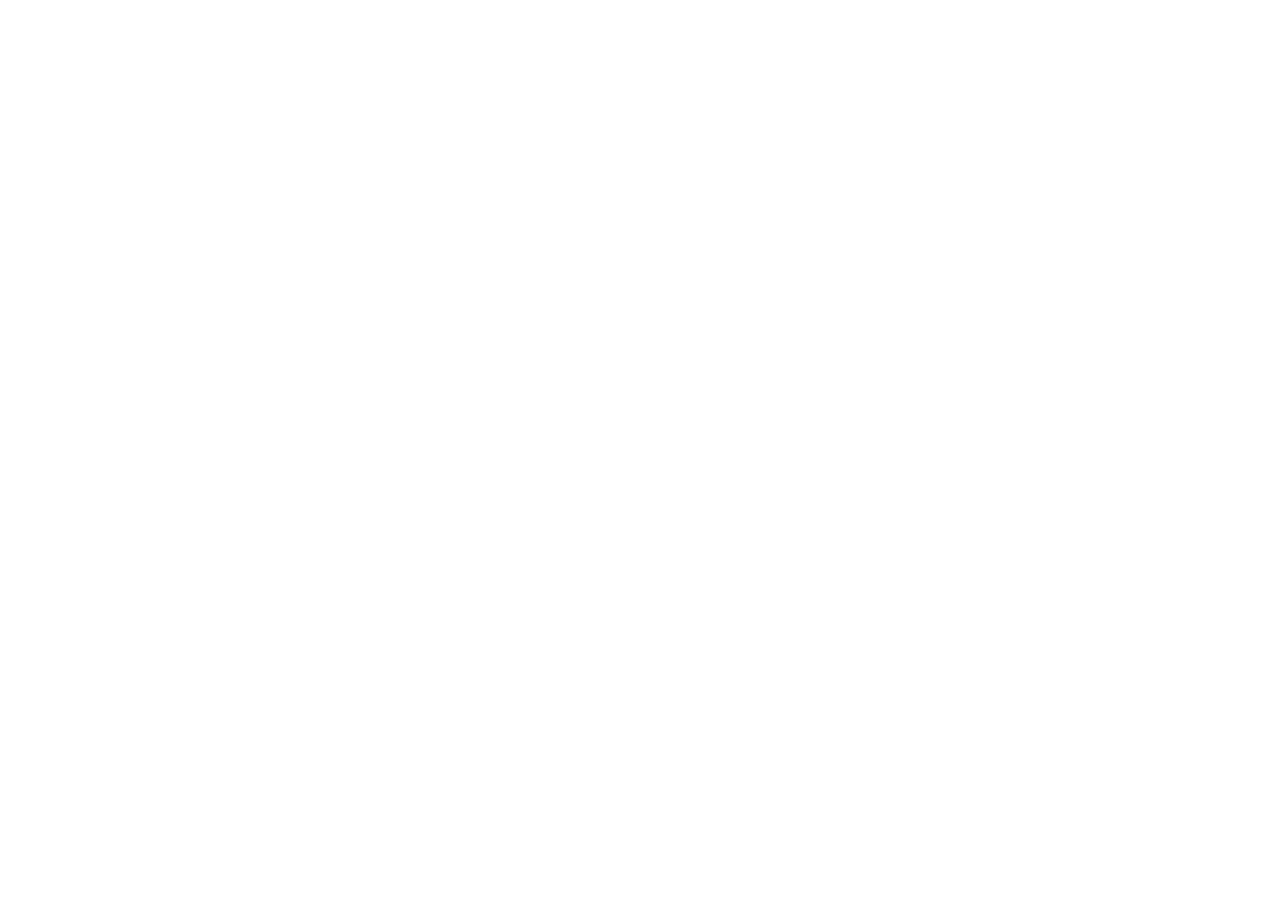
==== commit 619fbee7: "Initial commit: Redirect to wsoltani.com" ====
--- a/index.html
+++ b/index.html
@@ -1,45 +1,73 @@
-<!DOCTYPE html><html lang="en"> <head><meta charset="UTF-8"><meta name="viewport" content="width=device-width"><link rel="icon" type="image/png" href="/favicon-96x96.png" sizes="96x96"><link rel="icon" type="image/svg+xml" href="/favicon.svg"><link rel="shortcut icon" href="/favicon.ico"><link rel="apple-touch-icon" sizes="180x180" href="/apple-touch-icon.png"><link rel="manifest" href="/site.webmanifest"><meta name="generator" content="Astro v5.7.10"><!-- Google tag (gtag.js) --><script async src="https://www.googletagmanager.com/gtag/js?id=G-BR3838LWBX"></script><script>
-      window.dataLayer = window.dataLayer || [];
-      function gtag(){dataLayer.push(arguments);}
-      gtag('js', new Date());
-
-      gtag('config', 'G-BR3838LWBX');
-    </script><title>Home | Wassim Soltani</title><title>Home | Wassim Soltani</title><link rel="canonical" href="https://wsoltani.github.io/"><meta name="description" content="Software engineer at Vantage Labs LLC specializing in AI integration and high-performance applications. I transform complex challenges into elegant solutions with expertise in cloud architecture and edge computing."><meta name="robots" content="index, follow"><meta property="og:title" content="Home | Wassim Soltani"><meta property="og:type" content="website"><meta property="og:image" content="https://wsoltani.github.io/web-app-manifest-512x512.png"><meta property="og:url" content="https://wsoltani.github.io/"><meta name="twitter:card" content="summary"><link rel="stylesheet" href="/assets/ai-chat.D4d5hqI9.css">
-<style>@keyframes glow{0%{box-shadow:0 0 #2563eb66}70%{box-shadow:0 0 0 10px #2563eb00}to{box-shadow:0 0 #2563eb00}}.animate-glow[data-astro-cid-j7pv25f6]{animation:glow 2s ease-in-out infinite}
-</style></head> <body class="bg-gray-50 text-gray-900 dark:bg-gray-900 dark:text-gray-100"> <header class="sticky top-0 z-50 bg-gray-50/80 dark:bg-gray-900/80 backdrop-blur-sm transition-all duration-200" id="header"> <div class="container mx-auto px-8 sm:px-16 py-2"> <nav class="flex items-center gap-8"> <a href="/" class="flex items-center gap-3 group"> <img src="/avatar.png" alt="Profile Avatar" loading="eager" width="40" height="40" decoding="async" class="w-10 h-10 rounded-full object-cover border-2 border-blue-500/20 group-hover:border-blue-500/40 transition-colors"> <span class="font-semibold text-xl text-gray-800 dark:text-gray-200 group-hover:text-blue-600 dark:group-hover:text-blue-400 transition-colors">@wsoltani</span> </a> <!-- Desktop Navigation --> <div class="hidden md:flex items-center gap-6 flex-1 justify-end"> <a href="/" class="transition-colors relative inline-block font-medium text-blue-600 dark:text-blue-400 pointer-events-none" aria-current="page"> About <span class="absolute bottom-0 left-0 w-full h-1 bg-blue-500/20 rounded-full"></span> </a><a href="/experience" class="transition-colors relative inline-block font-medium text-gray-700 dark:text-gray-300 hover:text-blue-600 dark:hover:text-blue-400"> Experience  </a><a href="/projects" class="transition-colors relative inline-block font-medium text-gray-700 dark:text-gray-300 hover:text-blue-600 dark:hover:text-blue-400"> Projects  </a><a href="/skills" class="transition-colors relative inline-block font-medium text-gray-700 dark:text-gray-300 hover:text-blue-600 dark:hover:text-blue-400"> Skills  </a><a href="/ai-chat" class="transition-colors relative inline-block font-semibold text-gray-700 dark:text-gray-300 hover:text-blue-600 dark:hover:text-blue-400"> AI Chat  </a><a href="/connect" class="transition-colors relative inline-block font-semibold text-gray-700 dark:text-gray-300 hover:text-blue-600 dark:hover:text-blue-400"> Connect  </a> </div> <!-- Mobile menu button --> <button id="mobile-menu-button" class="md:hidden ml-auto text-gray-600 dark:text-gray-400 hover:text-gray-900 dark:hover:text-white p-2"> <svg xmlns="http://www.w3.org/2000/svg" class="h-6 w-6" fill="none" viewBox="0 0 24 24" stroke="currentColor"> <path stroke-linecap="round" stroke-linejoin="round" stroke-width="2" d="M4 6h16M4 12h16M4 18h16"></path> </svg> </button> </nav> <!-- Mobile Navigation --> <div id="mobile-menu" class="hidden md:hidden mt-3"> <div class="flex flex-col gap-4 py-2"> <a href="#" class="text-lg transition-colors py-3 px-2 rounded-md font-medium text-blue-600 dark:text-blue-400 bg-blue-50 dark:bg-blue-900/20 pointer-events-none" aria-current="page"> About </a><a href="/experience" class="text-lg transition-colors py-3 px-2 rounded-md font-medium text-gray-700 dark:text-gray-300 hover:text-blue-600 dark:hover:text-blue-400 active:bg-gray-100 dark:active:bg-gray-800"> Experience </a><a href="/projects" class="text-lg transition-colors py-3 px-2 rounded-md font-medium text-gray-700 dark:text-gray-300 hover:text-blue-600 dark:hover:text-blue-400 active:bg-gray-100 dark:active:bg-gray-800"> Projects </a><a href="/skills" class="text-lg transition-colors py-3 px-2 rounded-md font-medium text-gray-700 dark:text-gray-300 hover:text-blue-600 dark:hover:text-blue-400 active:bg-gray-100 dark:active:bg-gray-800"> Skills </a><a href="/ai-chat" class="text-lg transition-colors py-3 px-2 rounded-md font-semibold text-gray-700 dark:text-gray-300 hover:text-blue-600 dark:hover:text-blue-400 active:bg-gray-100 dark:active:bg-gray-800"> AI Chat </a><a href="/connect" class="text-lg transition-colors py-3 px-2 rounded-md font-semibold text-gray-700 dark:text-gray-300 hover:text-blue-600 dark:hover:text-blue-400 active:bg-gray-100 dark:active:bg-gray-800"> Connect </a> </div> </div> </div> </header> <main>   <section class="container mx-auto px-4 py-16" data-astro-cid-j7pv25f6> <div class="max-w-3xl mx-auto text-center" data-astro-cid-j7pv25f6> <h1 class="text-5xl font-bold mb-6" data-astro-cid-j7pv25f6>Wassim Soltani</h1> <p class="text-xl text-gray-600 dark:text-gray-400 mb-8" data-astro-cid-j7pv25f6>
-Full-Stack Software Engineer | AI/ML Integration Specialist | Cloud & Edge Computing Expert
-</p> <div class="flex justify-center gap-4" data-astro-cid-j7pv25f6> <a href="/connect" class="relative bg-blue-600 text-white px-6 py-3 rounded-lg hover:bg-blue-700 animate-glow" data-astro-cid-j7pv25f6>
-Get in Touch
-</a> <a href="https://github.com/wSoltani" target="_blank" rel="noopener noreferrer" class="border border-gray-300 dark:border-gray-700 px-6 py-3 rounded-lg hover:bg-gray-100 dark:hover:bg-gray-800 flex items-center gap-2" data-astro-cid-j7pv25f6> <svg xmlns="http://www.w3.org/2000/svg" class="h-5 w-5" fill="currentColor" viewBox="0 0 24 24" data-astro-cid-j7pv25f6> <path d="M12 0c-6.626 0-12 5.373-12 12 0 5.302 3.438 9.8 8.207 11.387.599.111.793-.261.793-.577v-2.234c-3.338.726-4.033-1.416-4.033-1.416-.546-1.387-1.333-1.756-1.333-1.756-1.089-.745.083-.729.083-.729 1.205.084 1.839 1.237 1.839 1.237 1.07 1.834 2.807 1.304 3.492.997.107-.775.418-1.305.762-1.604-2.665-.305-5.467-1.334-5.467-5.931 0-1.311.469-2.381 1.236-3.221-.124-.303-.535-1.524.117-3.176 0 0 1.008-.322 3.301 1.23.957-.266 1.983-.399 3.003-.404 1.02.005 2.047.138 3.006.404 2.291-1.552 3.297-1.23 3.297-1.23.653 1.653.242 2.874.118 3.176.77.84 1.235 1.911 1.235 3.221 0 4.609-2.807 5.624-5.479 5.921.43.372.823 1.102.823 2.222v3.293c0 .319.192.694.801.576 4.765-1.589 8.199-6.086 8.199-11.386 0-6.627-5.373-12-12-12z" data-astro-cid-j7pv25f6></path> </svg>
-View GitHub
-</a> </div> </div> </section>  <section class="container mx-auto px-4 py-16" data-astro-cid-j7pv25f6> <div class="max-w-3xl mx-auto" data-astro-cid-j7pv25f6> <div class="flex justify-between items-center mb-8" data-astro-cid-j7pv25f6> <h2 class="text-3xl font-bold" data-astro-cid-j7pv25f6>About Me</h2> <a href="/ai-chat" class="flex items-center gap-2 bg-gradient-to-r from-purple-600 to-blue-500 text-white px-4 py-2 rounded-lg hover:from-purple-700 hover:to-blue-600 transition-all text-sm" data-astro-cid-j7pv25f6> <svg xmlns="http://www.w3.org/2000/svg" class="h-4 w-4" fill="none" viewBox="0 0 24 24" stroke="currentColor" data-astro-cid-j7pv25f6> <path stroke-linecap="round" stroke-linejoin="round" stroke-width="2" d="M8 10h.01M12 10h.01M16 10h.01M9 16H5a2 2 0 01-2-2V6a2 2 0 012-2h14a2 2 0 012 2v8a2 2 0 01-2 2h-5l-5 5v-5z" data-astro-cid-j7pv25f6></path> </svg>
-Ask AI
-</a> </div> <p class="text-xl mb-6" data-astro-cid-j7pv25f6>
-I'm a Software Engineer who transforms complex challenges into elegant, scalable solutions. My technical expertise spans AI integration (AWS Bedrock, Cloudflare AI), full-stack development (React, TypeScript, Java, Spring Boot), and cloud/edge computing—all delivered with a focus on performance, scalability, and exceptional user experience.
-</p> <p class="text-xl mb-8" data-astro-cid-j7pv25f6>
-As the founder of Blueblood, I've led the development of AI-powered applications that streamline workflows and enhance productivity. My work includes creating <a href="https://qmims.vercel.app" class="text-blue-600 hover:underline" data-astro-cid-j7pv25f6>qmims</a> (my first open-source contribution), developing sophisticated browser extensions for data automation, and building serverless AI solutions like <a href="https://quickplan.blueblood.tech/" class="text-blue-600 hover:underline" data-astro-cid-j7pv25f6>Quickplan</a>.
-</p> <div class="flex justify-center" data-astro-cid-j7pv25f6> <a href="/skills" class="text-blue-600 hover:underline text-lg" data-astro-cid-j7pv25f6>View my full skillset →</a> </div> </div> </section>  <section class="container mx-auto px-4 py-16 bg-gray-50 dark:bg-gray-800 rounded-t-md" data-astro-cid-j7pv25f6> <h2 class="text-3xl font-bold mb-8 text-center" data-astro-cid-j7pv25f6>Featured Projects</h2> <div class="grid md:grid-cols-2 gap-8 max-w-4xl mx-auto" data-astro-cid-j7pv25f6> <div class="border border-gray-200 dark:border-gray-800 rounded-lg p-6 hover:shadow-lg transition-shadow" data-astro-cid-j7pv25f6> <h3 class="text-xl font-semibold mb-2" data-astro-cid-j7pv25f6>Quickplan</h3> <p class="text-gray-600 dark:text-gray-400 mb-4" data-astro-cid-j7pv25f6>AI-powered web application for processing meeting notes</p> <a href="https://quickplan.blueblood.tech/" target="_blank" rel="noopener noreferrer" class="text-blue-600 hover:underline" data-astro-cid-j7pv25f6>View Project →</a> </div> <div class="border border-gray-200 dark:border-gray-800 rounded-lg p-6 hover:shadow-lg transition-shadow" data-astro-cid-j7pv25f6> <h3 class="text-xl font-semibold mb-2" data-astro-cid-j7pv25f6>qmims <span class="text-blue-600 text-sm font-normal" data-astro-cid-j7pv25f6>(open-source)</span></h3> <p class="text-gray-600 dark:text-gray-400 mb-4" data-astro-cid-j7pv25f6>AI-powered CLI tool for README generation and editing</p> <a href="https://qmims.vercel.app/" target="_blank" rel="noopener noreferrer" class="text-blue-600 hover:underline" data-astro-cid-j7pv25f6>View Project →</a> </div> </div> <div class="flex justify-center mt-8" data-astro-cid-j7pv25f6> <a href="/projects" class="text-blue-600 hover:underline text-lg" data-astro-cid-j7pv25f6>View all projects →</a> </div> </section>  <section class="container mx-auto px-4 py-16 bg-gray-50 dark:bg-gray-800" data-astro-cid-j7pv25f6> <div class="max-w-4xl mx-auto" data-astro-cid-j7pv25f6> <div class="flex justify-between items-center mb-8" data-astro-cid-j7pv25f6> <h2 class="text-3xl font-bold" data-astro-cid-j7pv25f6>Professional Experience</h2> <a href="/ai-chat" class="flex items-center gap-2 bg-gradient-to-r from-purple-600 to-blue-500 text-white px-4 py-2 rounded-lg hover:from-purple-700 hover:to-blue-600 transition-all text-sm" data-astro-cid-j7pv25f6> <svg xmlns="http://www.w3.org/2000/svg" class="h-4 w-4" fill="none" viewBox="0 0 24 24" stroke="currentColor" data-astro-cid-j7pv25f6> <path stroke-linecap="round" stroke-linejoin="round" stroke-width="2" d="M8 10h.01M12 10h.01M16 10h.01M9 16H5a2 2 0 01-2-2V6a2 2 0 012-2h14a2 2 0 012 2v8a2 2 0 01-2 2h-5l-5 5v-5z" data-astro-cid-j7pv25f6></path> </svg>
-Ask AI
-</a> </div> <div class="space-y-8" data-astro-cid-j7pv25f6> <div class="border-l-4 border-blue-600 pl-6" data-astro-cid-j7pv25f6> <h3 class="text-xl font-semibold" data-astro-cid-j7pv25f6>Software Engineer | Vantage Labs LLC</h3> <p class="text-gray-600 dark:text-gray-400" data-astro-cid-j7pv25f6>April 2022 – Present</p> <p class="mt-4" data-astro-cid-j7pv25f6>Developing AI-driven educational tools, browser extensions, and full-stack applications as a full-time team member. Operating through my company, Blueblood.</p> </div> <div class="border-l-4 border-blue-600 pl-6" data-astro-cid-j7pv25f6> <h3 class="text-xl font-semibold" data-astro-cid-j7pv25f6>Lead Full-stack Developer/Engineer | Almaviva S.p.A</h3> <p class="text-gray-600 dark:text-gray-400" data-astro-cid-j7pv25f6>September 2019 – March 2022</p> <p class="mt-4" data-astro-cid-j7pv25f6>Led enterprise software development initiatives, delivering high-performance applications with a focus on scalability and user experience.</p> </div> </div> <div class="flex justify-center mt-8" data-astro-cid-j7pv25f6> <a href="/experience" class="text-blue-600 hover:underline text-lg" data-astro-cid-j7pv25f6>View detailed experience →</a> </div> </div> </section>  <section class="container mx-auto px-4 py-16 bg-gray-50 dark:bg-gray-800 rounded-b-md" data-astro-cid-j7pv25f6> <div class="max-w-4xl mx-auto" data-astro-cid-j7pv25f6> <h2 class="text-3xl font-bold mb-8" data-astro-cid-j7pv25f6>Education</h2> <div class="space-y-8" data-astro-cid-j7pv25f6> <div class="border-l-4 border-blue-600 pl-6" data-astro-cid-j7pv25f6> <h3 class="text-xl font-semibold" data-astro-cid-j7pv25f6>Master's Degree in Computer Science</h3> <p class="text-gray-600 dark:text-gray-400" data-astro-cid-j7pv25f6>Tek-Up University | 2019 - 2022</p> <p class="mt-4" data-astro-cid-j7pv25f6>Specialized in Software Engineering and Information Systems. Focused on advanced software development methodologies, distributed systems, and enterprise architecture.</p> </div> <div class="border-l-4 border-blue-600 pl-6" data-astro-cid-j7pv25f6> <h3 class="text-xl font-semibold" data-astro-cid-j7pv25f6>Bachelor's Degree in Computer Science Applied to Business Management</h3> <p class="text-gray-600 dark:text-gray-400" data-astro-cid-j7pv25f6>Tunisia Private School (ULT) | 2016 - 2019</p> <p class="mt-4" data-astro-cid-j7pv25f6>Core computer science curriculum including algorithms, data structures, software engineering principles, and practical programming skills applied to business management.</p> </div> </div> </div> </section>  <section class="container mx-auto px-4 py-16 rounded-lg my-8 relative" style="background-image: url('/hero.webp'); background-size: cover; background-position: center;" data-astro-cid-j7pv25f6> <div class="max-w-4xl mx-auto flex flex-col md:flex-row items-center gap-8" data-astro-cid-j7pv25f6> <div class="md:w-1/2" data-astro-cid-j7pv25f6> <h2 class="text-3xl font-bold mb-4 text-gray-900 dark:text-gray-900" data-astro-cid-j7pv25f6>Have Questions?</h2> <p class="text-xl text-gray-800 dark:text-gray-800 mb-6" data-astro-cid-j7pv25f6>
-Chat with my AI assistant to learn more about my experience, skills, and projects. It can answer questions about my work, provide details about specific technologies I've used, and help you navigate my portfolio.
-</p> <a href="/ai-chat" class="inline-flex items-center gap-2 bg-gradient-to-r from-purple-600 to-blue-500 text-white px-8 py-3 rounded-lg hover:from-purple-700 hover:to-blue-600 transition-all" data-astro-cid-j7pv25f6> <svg xmlns="http://www.w3.org/2000/svg" class="h-5 w-5" fill="none" viewBox="0 0 24 24" stroke="currentColor" data-astro-cid-j7pv25f6> <path stroke-linecap="round" stroke-linejoin="round" stroke-width="2" d="M8 10h.01M12 10h.01M16 10h.01M9 16H5a2 2 0 01-2-2V6a2 2 0 012-2h14a2 2 0 012 2v8a2 2 0 01-2 2h-5l-5 5v-5z" data-astro-cid-j7pv25f6></path> </svg>
-Chat with AI Assistant
-</a> </div> <div class="md:w-1/2 flex justify-center" data-astro-cid-j7pv25f6> <div class="bg-white dark:bg-gray-800 p-6 rounded-lg shadow-md w-full max-w-sm border border-gray-200 dark:border-gray-700" data-astro-cid-j7pv25f6> <div class="flex mb-4" data-astro-cid-j7pv25f6> <div class="flex-shrink-0 mr-3" data-astro-cid-j7pv25f6> <div class="w-8 h-8 rounded-full bg-blue-500 flex items-center justify-center text-white" data-astro-cid-j7pv25f6>
-AI
-</div> </div> <div class="bg-blue-50 dark:bg-blue-900/20 p-3 rounded-lg max-w-[80%]" data-astro-cid-j7pv25f6> <p class="text-gray-800 dark:text-gray-200 text-sm" data-astro-cid-j7pv25f6>
-Hello! I'm Wassim's assistant. How can I help you learn more about his experience and skills?
-</p> </div> </div> <div class="flex justify-end mb-4" data-astro-cid-j7pv25f6> <div class="bg-gray-100 dark:bg-gray-700 p-3 rounded-lg max-w-[80%] ml-3" data-astro-cid-j7pv25f6> <p class="text-gray-800 dark:text-gray-200 text-sm" data-astro-cid-j7pv25f6>
-What projects has Wassim worked on?
-</p> </div> </div> <div class="flex mb-4" data-astro-cid-j7pv25f6> <div class="flex-shrink-0 mr-3" data-astro-cid-j7pv25f6> <div class="w-8 h-8 rounded-full bg-blue-500 flex items-center justify-center text-white" data-astro-cid-j7pv25f6>
-AI
-</div> </div> <div class="bg-blue-50 dark:bg-blue-900/20 p-3 rounded-lg max-w-[80%]" data-astro-cid-j7pv25f6> <p class="text-gray-800 dark:text-gray-200 text-sm" data-astro-cid-j7pv25f6>
-Wassim has worked on several notable projects including Quickplan, qmims, and an AI-Enhanced E-commerce Platform. Would you like to know more about any of these?
-</p> </div> </div> </div> </div> </div> </section>  <section class="container mx-auto px-4 py-16" data-astro-cid-j7pv25f6> <div class="max-w-3xl mx-auto text-center" data-astro-cid-j7pv25f6> <h2 class="text-3xl font-bold mb-4" data-astro-cid-j7pv25f6>Let's Connect</h2> <p class="text-xl text-gray-600 dark:text-gray-400 mb-8" data-astro-cid-j7pv25f6>
-I'm always interested in hearing about new projects and opportunities. Whether you have a question or just want to say hi, I'll try my best to get back to you!
-</p> <a href="/connect" class="relative bg-blue-600 text-white px-8 py-3 rounded-lg hover:bg-blue-700 text-lg animate-glow" data-astro-cid-j7pv25f6>
-Connect With Me
-</a> </div> </section>  </main> <footer class="container mx-auto px-4 py-8 mt-16 border-t border-gray-200 dark:border-gray-800"> <div class="flex justify-between items-center"> <p class="text-stone-600">&copy; 2025 Wassim Soltani</p> <div class="flex gap-4"> <a href="https://github.com/wSoltani" target="_blank" rel="noopener noreferrer" class="hover:text-blue-600 flex items-center gap-2"> <svg xmlns="http://www.w3.org/2000/svg" class="h-5 w-5" fill="currentColor" viewBox="0 0 24 24"> <path d="M12 0c-6.626 0-12 5.373-12 12 0 5.302 3.438 9.8 8.207 11.387.599.111.793-.261.793-.577v-2.234c-3.338.726-4.033-1.416-4.033-1.416-.546-1.387-1.333-1.756-1.333-1.756-1.089-.745.083-.729.083-.729 1.205.084 1.839 1.237 1.839 1.237 1.07 1.834 2.807 1.304 3.492.997.107-.775.418-1.305.762-1.604-2.665-.305-5.467-1.334-5.467-5.931 0-1.311.469-2.381 1.236-3.221-.124-.303-.535-1.524.117-3.176 0 0 1.008-.322 3.301 1.23.957-.266 1.983-.399 3.003-.404 1.02.005 2.047.138 3.006.404 2.291-1.552 3.297-1.23 3.297-1.23.653 1.653.242 2.874.118 3.176.77.84 1.235 1.911 1.235 3.221 0 4.609-2.807 5.624-5.479 5.921.43.372.823 1.102.823 2.222v3.293c0 .319.192.694.801.576 4.765-1.589 8.199-6.086 8.199-11.386 0-6.627-5.373-12-12-12z"></path> </svg>
-GitHub
-</a> <a href="https://linkedin.com/in/wsoltani" target="_blank" rel="noopener noreferrer" class="hover:text-blue-600 flex items-center gap-2"> <svg xmlns="http://www.w3.org/2000/svg" class="h-5 w-5" fill="currentColor" viewBox="0 0 24 24"> <path d="M19 0h-14c-2.761 0-5 2.239-5 5v14c0 2.761 2.239 5 5 5h14c2.762 0 5-2.239 5-5v-14c0-2.761-2.238-5-5-5zm-11 19h-3v-11h3v11zm-1.5-12.268c-.966 0-1.75-.79-1.75-1.764s.784-1.764 1.75-1.764 1.75.79 1.75 1.764-.783 1.764-1.75 1.764zm13.5 12.268h-3v-5.604c0-3.368-4-3.113-4 0v5.604h-3v-11h3v1.765c1.396-2.586 7-2.777 7 2.476v6.759z"></path> </svg>
-LinkedIn
-</a> </div> </div> </footer> <script type="module">const d=document.getElementById("mobile-menu-button"),e=document.getElementById("mobile-menu"),n=document.getElementById("header");d&&e&&(d.addEventListener("click",()=>{e.classList.toggle("hidden")}),document.addEventListener("click",s=>{const t=s.target;t&&!d.contains(t)&&!e.contains(t)&&e.classList.add("hidden")}));n&&window.addEventListener("scroll",()=>{window.scrollY>0?n.classList.add("shadow-sm","dark:shadow-gray-800/50"):n.classList.remove("shadow-sm","dark:shadow-gray-800/50")});</script> </body> </html>  +<!DOCTYPE html>
+<html>
+  <head>
+    <meta charset="utf-8" />
+    <title>Wassim Soltani - Portfolio has moved</title>
+    <meta
+      name="description"
+      content="Wassim Soltani's portfolio has moved to wsoltani.com"
+    />
+    <meta name="author" content="Wassim Soltani" />
+    <link rel="shortcut icon" type="image/x-icon" href="/favicon.ico" />
+    <link rel="icon" type="image/svg+xml" href="/favicon.svg" />
+    <link rel="apple-touch-icon" href="/apple-touch-icon.png" />
+    <link rel="manifest" href="/site.webmanifest" />
+    <meta name="theme-color" content="#fafafa" />
+    <link rel="canonical" href="https://wsoltani.com/" />
+    <script type="text/javascript">
+      var newDomain = "https://wsoltani.com";
+      var newURL =
+        newDomain +
+        window.location.pathname +
+        window.location.search +
+        window.location.hash;
+      window.location.replace(newURL);
+    </script>
+    <!-- Fallback for browsers/crawlers that don't execute JavaScript -->
+    <meta http-equiv="refresh" content="0;url=https://wsoltani.com/" />
+  </head>
+  <body>
+    <div
+      style="
+        max-width: 800px;
+        margin: 2rem auto;
+        padding: 0 1rem;
+        font-family: -apple-system, BlinkMacSystemFont, 'Segoe UI', Roboto,
+          Oxygen, Ubuntu, Cantarell, 'Open Sans', 'Helvetica Neue', sans-serif;
+        line-height: 1.6;
+        color: #333;
+      "
+    >
+      <h1 style="color: #2d3748; margin-bottom: 1.5rem">Portfolio Moved</h1>
+      <p style="margin-bottom: 1.5rem">
+        My portfolio has moved to
+        <a
+          id="redirect-link"
+          href="https://wsoltani.com/"
+          style="color: #3182ce; text-decoration: none; font-weight: 500"
+          >wsoltani.com</a
+        >. You should be redirected automatically. If not, please click the
+        link.
+      </p>
+      <p
+        style="
+          font-size: 0.9rem;
+          color: #718096;
+          margin-top: 2rem;
+          border-top: 1px solid #e2e8f0;
+          padding-top: 1rem;
+        "
+      >
+        This is a permanent redirect from wSoltani.github.io to wsoltani.com
+      </p>
+    </div>
+    <script type="text/javascript">
+      // Also update the link in the body for the noscript fallback
+      document.getElementById("redirect-link").href =
+        newDomain +
+        window.location.pathname +
+        window.location.search +
+        window.location.hash;
+    </script>
+  </body>
+</html>
